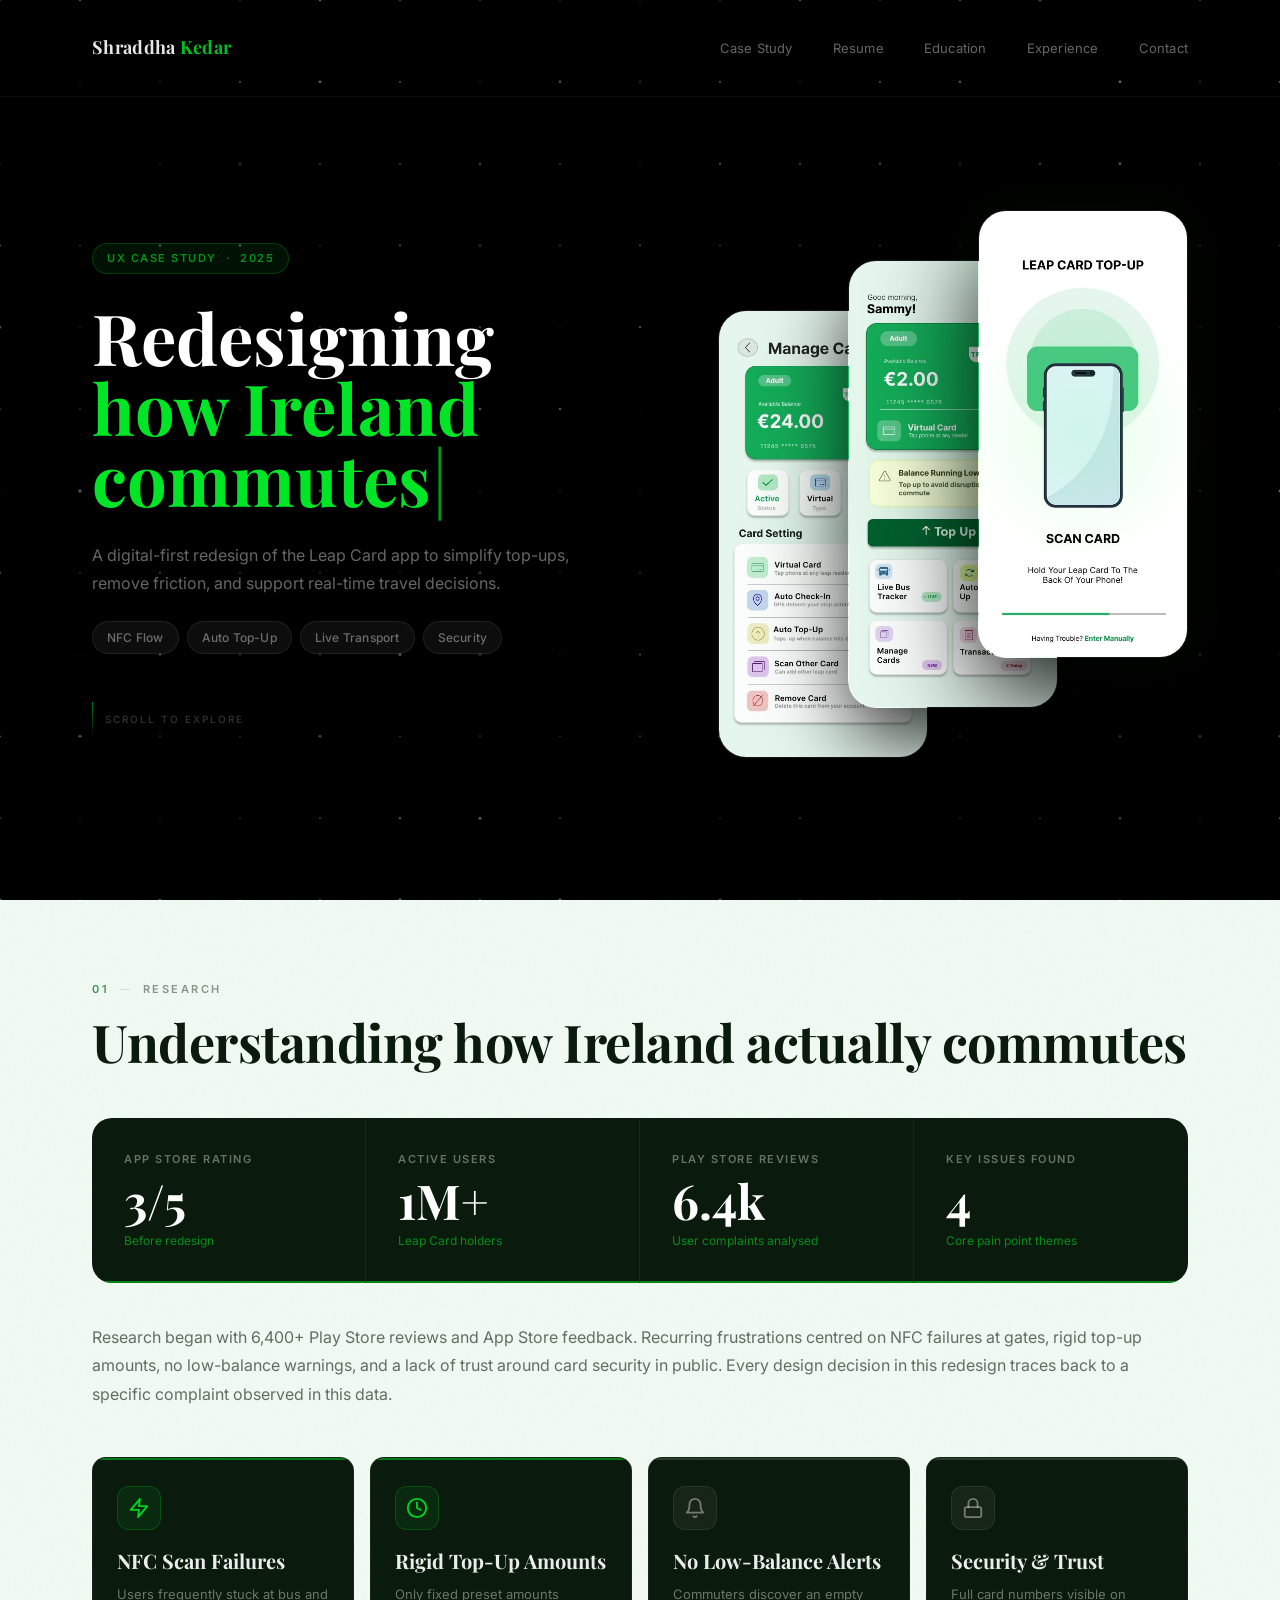
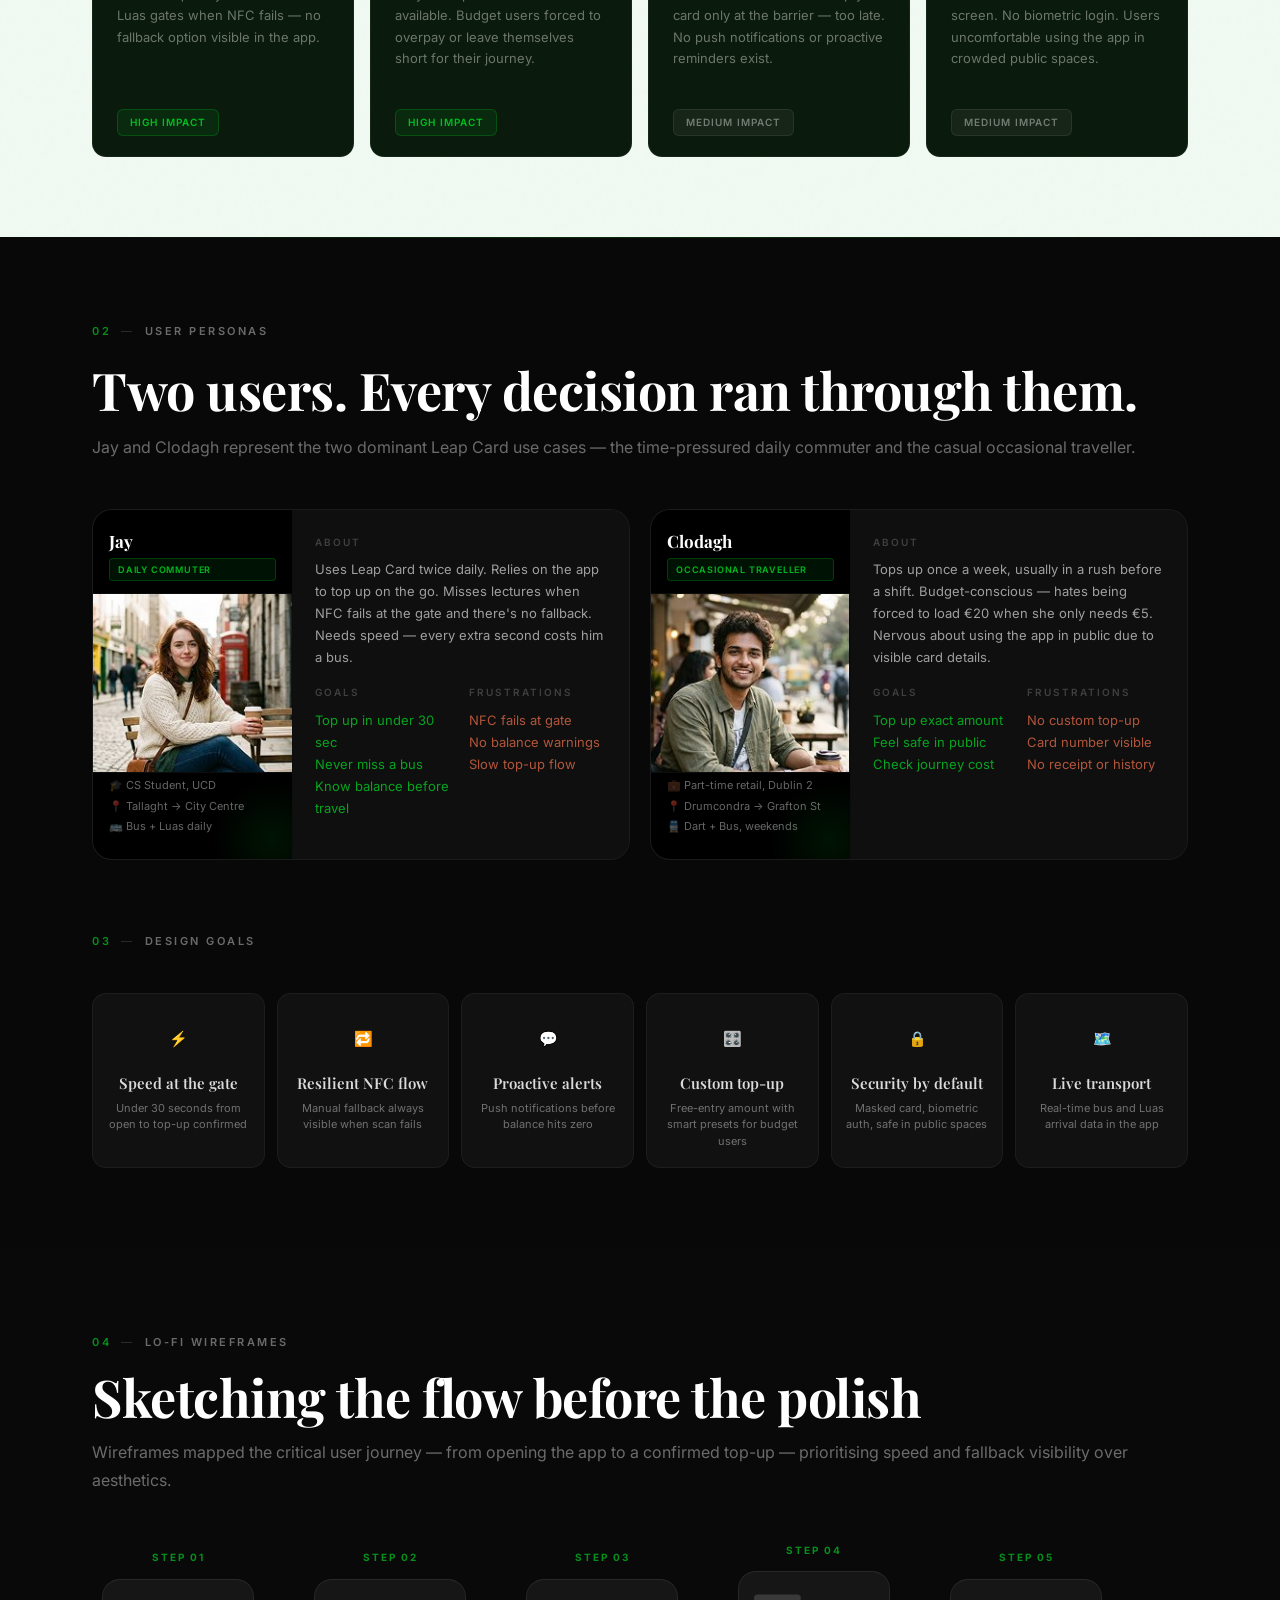
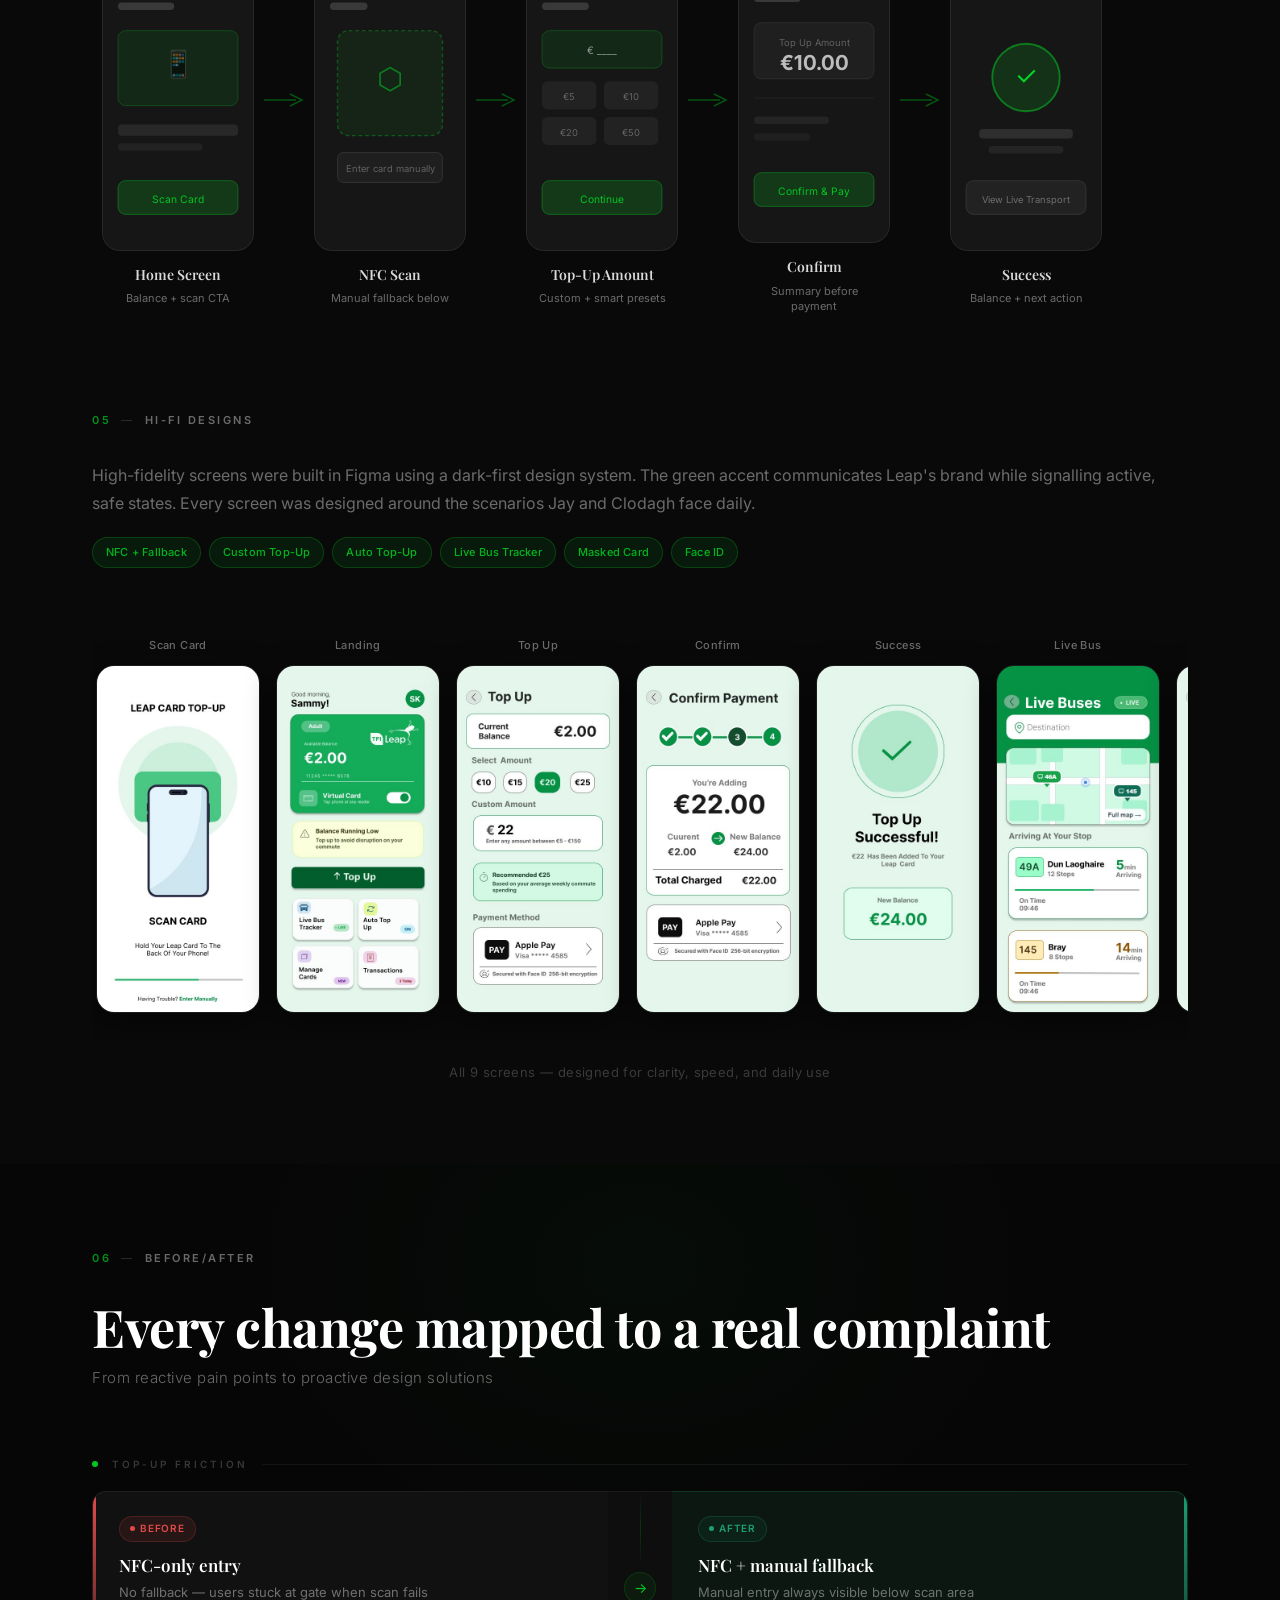
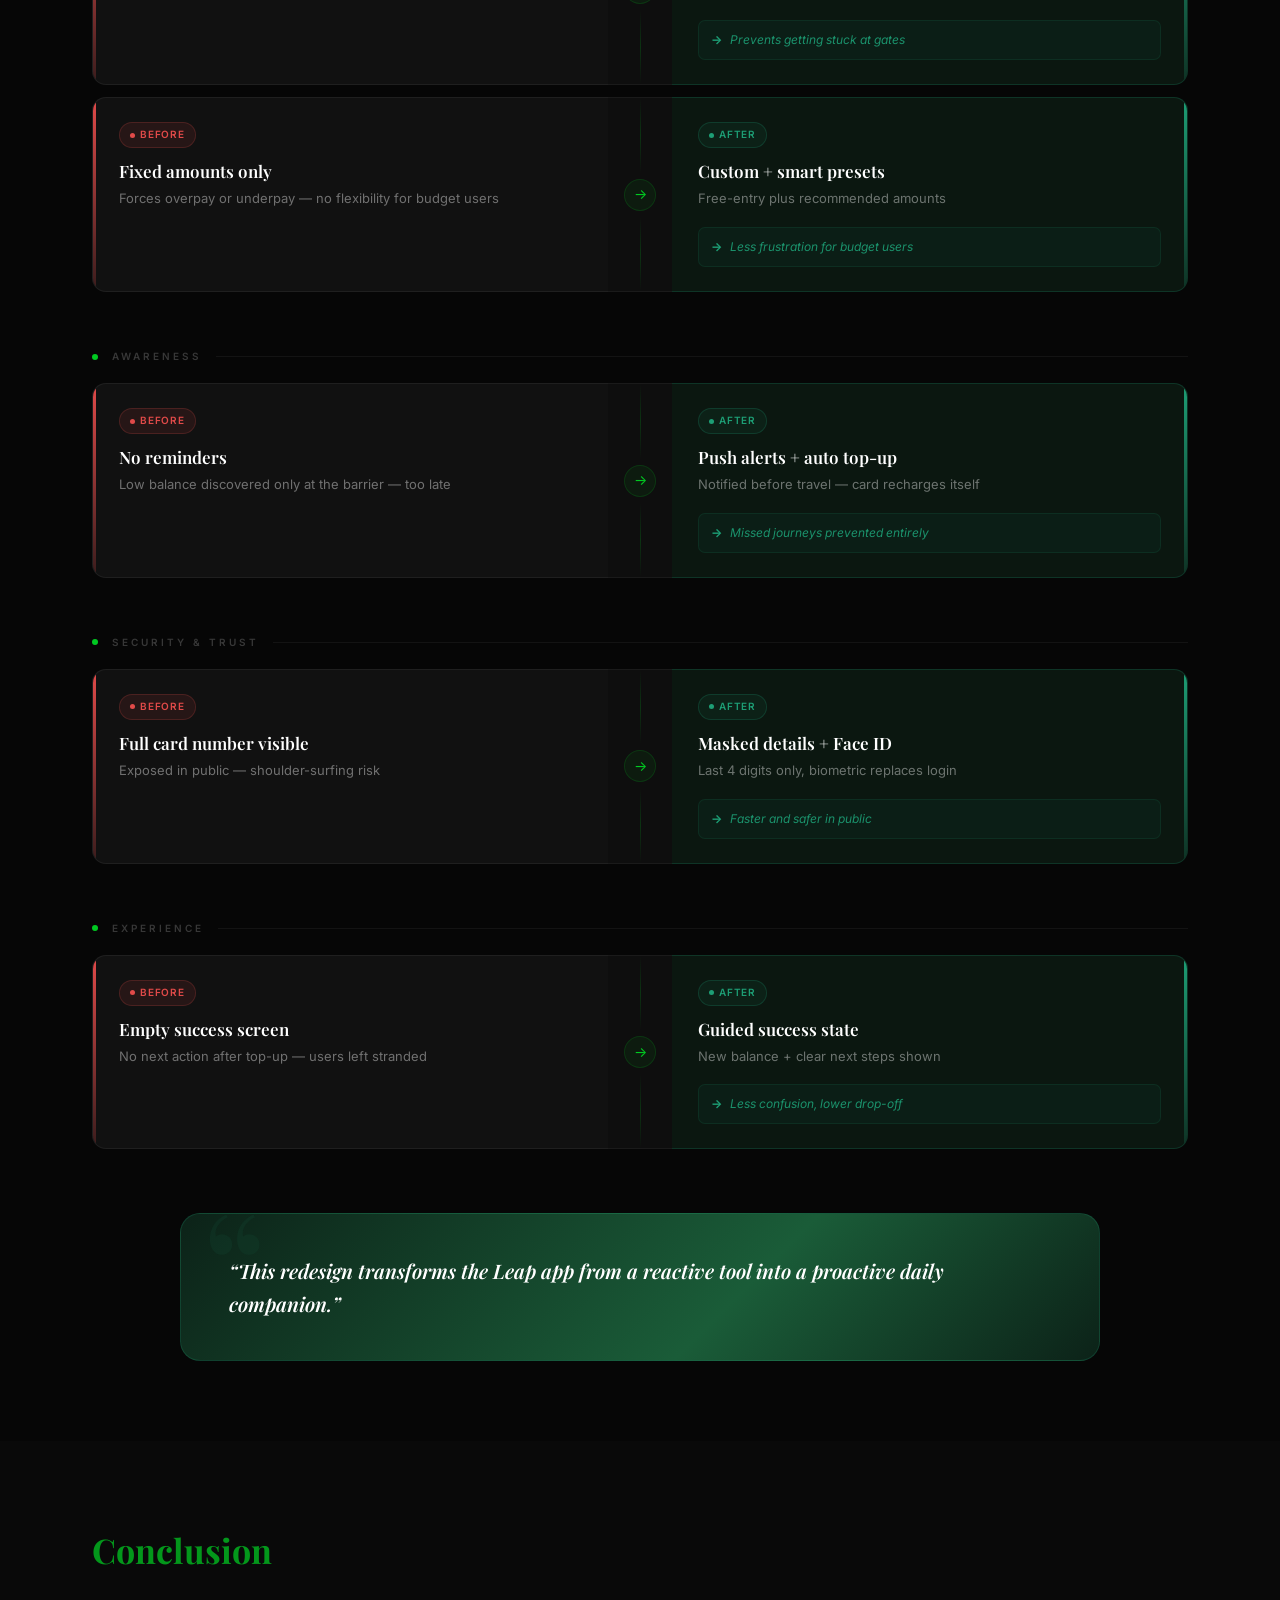
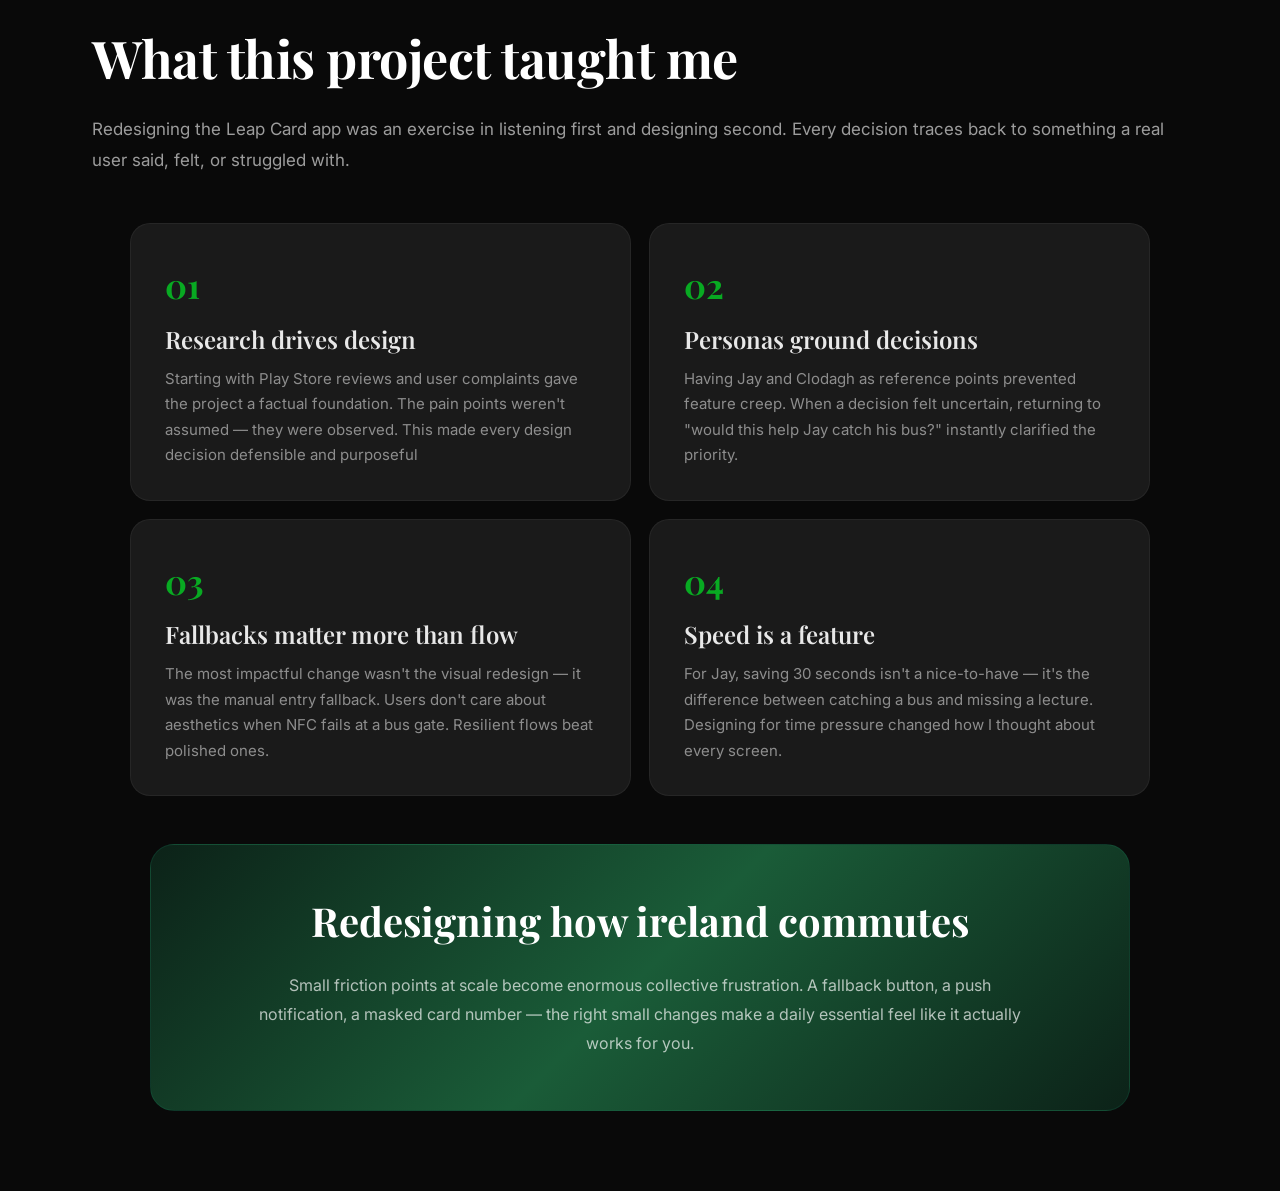
==== index.html @ 3606cc45 "Add files via upload" ====
<!DOCTYPE html>
<html lang="en">
<head>
  <meta charset="UTF-8">
  <meta name="viewport" content="width=device-width, initial-scale=1.0">
  <title>Leap Card UX Case Study - Shraddha Kedar</title>
  <meta name="description" content="UX Case Study: Redesigning how Ireland commutes. A digital-first redesign of the Leap Card app.">
  <link rel="icon" href="favicon.png">
  <link rel="stylesheet" href="styles.css">
</head>
<body>
  <div class="scroll-progress" id="scrollProgress"></div>
  <div class="page-wrapper">

    <!-- HERO SECTION — ANTIGRAVITY STYLE -->
    <section class="hero-section" data-testid="section-hero">
      <canvas class="hero-canvas" id="heroCanvas"></canvas>

      <nav class="hero-nav" data-testid="nav-main">
        <div class="hero-logo">
          <span class="name-white">Shraddha</span><span class="name-green"> Kedar</span>
        </div>
        <ul class="hero-nav-links">
          <li><a href="#" data-testid="link-case-study">Case Study</a></li>
          <li><a href="#" data-testid="link-resume">Resume</a></li>
          <li><a href="#" data-testid="link-education">Education</a></li>
          <li><a href="#" data-testid="link-experience">Experience</a></li>
          <li><a href="#" data-testid="link-contact">Contact</a></li>
        </ul>
      </nav>

      <div class="hero-body">
        <!-- Left: text -->
        <div class="hero-text-col">
          <div class="hero-badge anim-text">UX Case Study &nbsp;·&nbsp; 2025</div>
          <h1 class="hero-title">
            <span class="hero-title-line anim-text anim-delay-1">Redesigning</span>
            <span class="hero-title-line hero-title-green">
              <span id="typingTarget"></span><span class="typing-cursor" id="typingCursor">|</span>
            </span>
          </h1>
          <p class="hero-sub anim-text anim-delay-3">
            A digital-first redesign of the Leap Card app to simplify top-ups,
            remove friction, and support real-time travel decisions.
          </p>
          <div class="hero-chips anim-text anim-delay-3">
            <span class="hero-chip">NFC Flow</span>
            <span class="hero-chip">Auto Top-Up</span>
            <span class="hero-chip">Live Transport</span>
            <span class="hero-chip">Security</span>
          </div>
          <div class="hero-scroll-hint anim-text anim-delay-3">
            <span class="scroll-line"></span>
            <span class="scroll-label">Scroll to explore</span>
          </div>
        </div>

        <!-- Right: phones floating -->
        <div class="hero-phones-col">
          <div class="hero-phone-float phone-back anim-phone anim-phone-3">
            <div class="phone-glow phone-glow-back"></div>
            <img src="[data-uri]" alt="Manage card">
          </div>
          <div class="hero-phone-float phone-mid anim-phone anim-phone-2">
            <div class="phone-glow phone-glow-mid"></div>
            <img src="[data-uri]" alt="Landing">
          </div>
          <div class="hero-phone-float phone-front anim-phone anim-phone-1">
            <div class="phone-glow phone-glow-front"></div>
            <img src="[data-uri]" alt="Scan card">
          </div>
        </div>
      </div>
    </section>

    <!-- RESEARCH SECTION -->
    <section class="research-section" data-testid="section-research">
      <div class="sec-label">
        <span class="sec-num">01</span>
        <span class="sec-dash">—</span>
        <span class="sec-txt">Research</span>
      </div>
      <h2 class="sec-heading">Understanding how Ireland actually commutes</h2>

      <div class="metrics-row" data-testid="metrics-row">
        <div class="metric-item">
          <span class="metric-label">App Store Rating</span>
          <span class="metric-value">3.0<span style="font-size:28px">/5</span></span>
          <span class="metric-sublabel">Before redesign</span>
        </div>
        <div class="metric-item">
          <span class="metric-label">Active Users</span>
          <span class="metric-value">1M+</span>
          <span class="metric-sublabel">Leap Card holders</span>
        </div>
        <div class="metric-item">
          <span class="metric-label">Play Store Reviews</span>
          <span class="metric-value">6.4k</span>
          <span class="metric-sublabel">User complaints analysed</span>
        </div>
        <div class="metric-item">
          <span class="metric-label">Key Issues Found</span>
          <span class="metric-value">4</span>
          <span class="metric-sublabel">Core pain point themes</span>
        </div>
      </div>

      <p class="research-description">
        Research began with 6,400+ Play Store reviews and App Store feedback.
        Recurring frustrations centred on NFC failures at gates, rigid top-up
        amounts, no low-balance warnings, and a lack of trust around card security
        in public. Every design decision in this redesign traces back to a specific
        complaint observed in this data.
      </p>

      <div class="issue-cards-grid">
        <div class="issue-card">
          <div class="issue-icon-wrap issue-icon-wrap--high">
            <svg width="22" height="22" viewBox="0 0 24 24" fill="none" stroke="currentColor" stroke-width="2" stroke-linecap="round" stroke-linejoin="round"><path d="M13 2L3 14h9l-1 8 10-12h-9l1-8z"/></svg>
          </div>
          <div class="issue-title">NFC Scan Failures</div>
          <div class="issue-desc">Users frequently stuck at bus and Luas gates when NFC fails — no fallback option visible in the app.</div>
          <span class="issue-severity issue-severity-high">High Impact</span>
        </div>
        <div class="issue-card">
          <div class="issue-icon-wrap issue-icon-wrap--high">
            <svg width="22" height="22" viewBox="0 0 24 24" fill="none" stroke="currentColor" stroke-width="2" stroke-linecap="round" stroke-linejoin="round"><circle cx="12" cy="12" r="10"/><path d="M12 6v6l4 2"/></svg>
          </div>
          <div class="issue-title">Rigid Top-Up Amounts</div>
          <div class="issue-desc">Only fixed preset amounts available. Budget users forced to overpay or leave themselves short for their journey.</div>
          <span class="issue-severity issue-severity-high">High Impact</span>
        </div>
        <div class="issue-card">
          <div class="issue-icon-wrap issue-icon-wrap--medium">
            <svg width="22" height="22" viewBox="0 0 24 24" fill="none" stroke="currentColor" stroke-width="2" stroke-linecap="round" stroke-linejoin="round"><path d="M18 8A6 6 0 0 0 6 8c0 7-3 9-3 9h18s-3-2-3-9"/><path d="M13.73 21a2 2 0 0 1-3.46 0"/></svg>
          </div>
          <div class="issue-title">No Low-Balance Alerts</div>
          <div class="issue-desc">Commuters discover an empty card only at the barrier — too late. No push notifications or proactive reminders exist.</div>
          <span class="issue-severity issue-severity-medium">Medium Impact</span>
        </div>
        <div class="issue-card">
          <div class="issue-icon-wrap issue-icon-wrap--medium">
            <svg width="22" height="22" viewBox="0 0 24 24" fill="none" stroke="currentColor" stroke-width="2" stroke-linecap="round" stroke-linejoin="round"><rect x="3" y="11" width="18" height="11" rx="2" ry="2"/><path d="M7 11V7a5 5 0 0 1 10 0v4"/></svg>
          </div>
          <div class="issue-title">Security &amp; Trust</div>
          <div class="issue-desc">Full card numbers visible on screen. No biometric login. Users uncomfortable using the app in crowded public spaces.</div>
          <span class="issue-severity issue-severity-medium">Medium Impact</span>
        </div>
      </div>
    </section>

    <!-- PERSONA SECTION -->
    <section class="persona-section" data-testid="section-persona">
      <div class="persona-inner">
        <div class="sec-label">
          <span class="sec-num">02</span>
          <span class="sec-dash">—</span>
          <span class="sec-txt">User Personas</span>
        </div>
        <h2 class="sec-heading">Two users. Every decision ran through them.</h2>
        <p class="persona-subtitle">
          Jay and Clodagh represent the two dominant Leap Card use cases —
          the time-pressured daily commuter and the casual occasional traveller.
        </p>

        <div class="persona-cards-row">
          <!-- Jay -->
          <div class="persona-card">
            <div class="persona-black-panel">
              <div class="persona-name">Jay</div>
              <div class="persona-role">Daily Commuter</div>
              <img src="[data-uri]" alt="Jay" class="persona-photo">
              <div class="persona-detail">🎓 CS Student, UCD</div>
              <div class="persona-detail">📍 Tallaght → City Centre</div>
              <div class="persona-detail">🚌 Bus + Luas daily</div>
            </div>
            <div class="persona-white-panel">
              <div class="persona-info-section">
                <div class="persona-info-label">About</div>
                <div class="persona-info-text">
                  Uses Leap Card twice daily. Relies on the app to top up on the go.
                  Misses lectures when NFC fails at the gate and there's no fallback.
                  Needs speed — every extra second costs him a bus.
                </div>
              </div>
              <div class="persona-columns">
                <div class="persona-col">
                  <div class="persona-info-label">Goals</div>
                  <div class="persona-info-text">Top up in under 30 sec<br>Never miss a bus<br>Know balance before travel</div>
                </div>
                <div class="persona-col">
                  <div class="persona-info-label">Frustrations</div>
                  <div class="persona-info-text">NFC fails at gate<br>No balance warnings<br>Slow top-up flow</div>
                </div>
              </div>
            </div>
          </div>

          <!-- Clodagh -->
          <div class="persona-card">
            <div class="persona-black-panel">
              <div class="persona-name">Clodagh</div>
              <div class="persona-role">Occasional Traveller</div>
              <img src="[data-uri]" alt="Clodagh" class="persona-photo">
              <div class="persona-detail">💼 Part-time retail, Dublin 2</div>
              <div class="persona-detail">📍 Drumcondra → Grafton St</div>
              <div class="persona-detail">🚆 Dart + Bus, weekends</div>
            </div>
            <div class="persona-white-panel">
              <div class="persona-info-section">
                <div class="persona-info-label">About</div>
                <div class="persona-info-text">
                  Tops up once a week, usually in a rush before a shift. Budget-conscious —
                  hates being forced to load €20 when she only needs €5. Nervous about
                  using the app in public due to visible card details.
                </div>
              </div>
              <div class="persona-columns">
                <div class="persona-col">
                  <div class="persona-info-label">Goals</div>
                  <div class="persona-info-text">Top up exact amount<br>Feel safe in public<br>Check journey cost</div>
                </div>
                <div class="persona-col">
                  <div class="persona-info-label">Frustrations</div>
                  <div class="persona-info-text">No custom top-up<br>Card number visible<br>No receipt or history</div>
                </div>
              </div>
            </div>
          </div>
        </div>

        <!-- Goals grid -->
        <div class="sec-label" style="margin-top: 72px;">
          <span class="sec-num">03</span>
          <span class="sec-dash">—</span>
          <span class="sec-txt">Design Goals</span>
        </div>
        <div class="goals-grid">
          <div class="goal-item">
            <div class="goal-icon-wrap"><span class="goal-icon">⚡</span></div>
            <div class="goal-title">Speed at the gate</div>
            <div class="goal-desc">Under 30 seconds from open to top-up confirmed</div>
          </div>
          <div class="goal-item">
            <div class="goal-icon-wrap"><span class="goal-icon">🔁</span></div>
            <div class="goal-title">Resilient NFC flow</div>
            <div class="goal-desc">Manual fallback always visible when scan fails</div>
          </div>
          <div class="goal-item">
            <div class="goal-icon-wrap"><span class="goal-icon">💬</span></div>
            <div class="goal-title">Proactive alerts</div>
            <div class="goal-desc">Push notifications before balance hits zero</div>
          </div>
          <div class="goal-item">
            <div class="goal-icon-wrap"><span class="goal-icon">🎛️</span></div>
            <div class="goal-title">Custom top-up</div>
            <div class="goal-desc">Free-entry amount with smart presets for budget users</div>
          </div>
          <div class="goal-item">
            <div class="goal-icon-wrap"><span class="goal-icon">🔒</span></div>
            <div class="goal-title">Security by default</div>
            <div class="goal-desc">Masked card, biometric auth, safe in public spaces</div>
          </div>
          <div class="goal-item">
            <div class="goal-icon-wrap"><span class="goal-icon">🗺️</span></div>
            <div class="goal-title">Live transport</div>
            <div class="goal-desc">Real-time bus and Luas arrival data in the app</div>
          </div>
        </div>
      </div>
    </section>

    <!-- DESIGN SECTION — LO-FI & HI-FI -->
    <section class="design-section" data-testid="section-design">
      <div class="sec-label">
        <span class="sec-num">04</span>
        <span class="sec-dash">—</span>
        <span class="sec-txt">Lo-Fi Wireframes</span>
      </div>
      <h2 class="sec-heading">Sketching the flow before the polish</h2>
      <p class="lofi-desc">
        Wireframes mapped the critical user journey — from opening the app to
        a confirmed top-up — prioritising speed and fallback visibility over aesthetics.
      </p>

      <div class="lofi-flow">
        <div class="lofi-flow-item">
          <div class="lofi-step-num">Step 01</div>
          <div class="lofi-screen-wrap">
            <svg width="160" height="280" viewBox="0 0 160 280" fill="none" xmlns="http://www.w3.org/2000/svg">
              <rect width="160" height="280" fill="#161616"/>
              <rect x="16" y="20" width="60" height="8" rx="4" fill="rgba(255,255,255,0.15)"/>
              <rect x="16" y="50" width="128" height="80" rx="8" fill="rgba(0,255,42,0.08)" stroke="rgba(0,255,42,0.2)" stroke-width="1"/>
              <text x="80" y="95" font-size="28" text-anchor="middle" fill="rgba(0,255,42,0.5)">📱</text>
              <rect x="16" y="150" width="128" height="12" rx="4" fill="rgba(255,255,255,0.08)"/>
              <rect x="16" y="170" width="90" height="8" rx="4" fill="rgba(255,255,255,0.05)"/>
              <rect x="16" y="210" width="128" height="36" rx="8" fill="rgba(0,255,42,0.15)" stroke="rgba(0,255,42,0.3)" stroke-width="1"/>
              <text x="80" y="234" font-size="11" text-anchor="middle" fill="rgba(0,255,42,0.7)">Scan Card</text>
            </svg>
          </div>
          <div class="lofi-flow-label">Home Screen</div>
          <div class="lofi-flow-sub">Balance + scan CTA</div>
        </div>
        <div class="lofi-flow-arrow"><svg viewBox="0 0 40 16"><path d="M0 8 H32 M26 2 L38 8 L26 14" stroke="rgba(0,255,42,0.3)" stroke-width="1.5" fill="none"/></svg></div>

        <div class="lofi-flow-item">
          <div class="lofi-step-num">Step 02</div>
          <div class="lofi-screen-wrap">
            <svg width="160" height="280" viewBox="0 0 160 280" fill="none" xmlns="http://www.w3.org/2000/svg">
              <rect width="160" height="280" fill="#161616"/>
              <rect x="16" y="20" width="40" height="8" rx="4" fill="rgba(255,255,255,0.15)"/>
              <rect x="24" y="50" width="112" height="112" rx="12" fill="rgba(0,255,42,0.06)" stroke="rgba(0,255,42,0.25)" stroke-width="1.5" stroke-dasharray="4 3"/>
              <text x="80" y="112" font-size="32" text-anchor="middle" fill="rgba(0,255,42,0.4)">⬡</text>
              <rect x="24" y="180" width="112" height="32" rx="6" fill="rgba(255,255,255,0.04)" stroke="rgba(255,255,255,0.1)" stroke-width="1"/>
              <text x="80" y="201" font-size="10" text-anchor="middle" fill="rgba(255,255,255,0.3)">Enter card manually</text>
            </svg>
          </div>
          <div class="lofi-flow-label">NFC Scan</div>
          <div class="lofi-flow-sub">Manual fallback below</div>
        </div>
        <div class="lofi-flow-arrow"><svg viewBox="0 0 40 16"><path d="M0 8 H32 M26 2 L38 8 L26 14" stroke="rgba(0,255,42,0.3)" stroke-width="1.5" fill="none"/></svg></div>

        <div class="lofi-flow-item">
          <div class="lofi-step-num">Step 03</div>
          <div class="lofi-screen-wrap">
            <svg width="160" height="280" viewBox="0 0 160 280" fill="none" xmlns="http://www.w3.org/2000/svg">
              <rect width="160" height="280" fill="#161616"/>
              <rect x="16" y="20" width="50" height="8" rx="4" fill="rgba(255,255,255,0.15)"/>
              <rect x="16" y="50" width="128" height="40" rx="8" fill="rgba(0,255,42,0.08)" stroke="rgba(0,255,42,0.2)" stroke-width="1"/>
              <text x="80" y="75" font-size="11" text-anchor="middle" fill="rgba(255,255,255,0.5)">€ ____</text>
              <rect x="16" y="104" width="58" height="30" rx="6" fill="rgba(255,255,255,0.05)"/><text x="45" y="124" font-size="10" text-anchor="middle" fill="rgba(255,255,255,0.3)">€5</text>
              <rect x="82" y="104" width="58" height="30" rx="6" fill="rgba(255,255,255,0.05)"/><text x="111" y="124" font-size="10" text-anchor="middle" fill="rgba(255,255,255,0.3)">€10</text>
              <rect x="16" y="142" width="58" height="30" rx="6" fill="rgba(255,255,255,0.05)"/><text x="45" y="162" font-size="10" text-anchor="middle" fill="rgba(255,255,255,0.3)">€20</text>
              <rect x="82" y="142" width="58" height="30" rx="6" fill="rgba(255,255,255,0.05)"/><text x="111" y="162" font-size="10" text-anchor="middle" fill="rgba(255,255,255,0.3)">€50</text>
              <rect x="16" y="210" width="128" height="36" rx="8" fill="rgba(0,255,42,0.15)" stroke="rgba(0,255,42,0.3)" stroke-width="1"/>
              <text x="80" y="234" font-size="11" text-anchor="middle" fill="rgba(0,255,42,0.7)">Continue</text>
            </svg>
          </div>
          <div class="lofi-flow-label">Top-Up Amount</div>
          <div class="lofi-flow-sub">Custom + smart presets</div>
        </div>
        <div class="lofi-flow-arrow"><svg viewBox="0 0 40 16"><path d="M0 8 H32 M26 2 L38 8 L26 14" stroke="rgba(0,255,42,0.3)" stroke-width="1.5" fill="none"/></svg></div>

        <div class="lofi-flow-item">
          <div class="lofi-step-num">Step 04</div>
          <div class="lofi-screen-wrap">
            <svg width="160" height="280" viewBox="0 0 160 280" fill="none" xmlns="http://www.w3.org/2000/svg">
              <rect width="160" height="280" fill="#161616"/>
              <rect x="16" y="20" width="50" height="8" rx="4" fill="rgba(255,255,255,0.15)"/>
              <rect x="16" y="50" width="128" height="60" rx="8" fill="rgba(255,255,255,0.04)" stroke="rgba(255,255,255,0.08)" stroke-width="1"/>
              <text x="80" y="75" font-size="10" text-anchor="middle" fill="rgba(255,255,255,0.3)">Top Up Amount</text>
              <text x="80" y="100" font-size="22" text-anchor="middle" fill="rgba(255,255,255,0.7)" font-weight="bold">€10.00</text>
              <rect x="16" y="130" width="128" height="1" fill="rgba(255,255,255,0.06)"/>
              <rect x="16" y="150" width="80" height="8" rx="4" fill="rgba(255,255,255,0.06)"/>
              <rect x="16" y="168" width="60" height="8" rx="4" fill="rgba(255,255,255,0.04)"/>
              <rect x="16" y="210" width="128" height="36" rx="8" fill="rgba(0,255,42,0.15)" stroke="rgba(0,255,42,0.3)" stroke-width="1"/>
              <text x="80" y="234" font-size="11" text-anchor="middle" fill="rgba(0,255,42,0.7)">Confirm &amp; Pay</text>
            </svg>
          </div>
          <div class="lofi-flow-label">Confirm</div>
          <div class="lofi-flow-sub">Summary before payment</div>
        </div>
        <div class="lofi-flow-arrow"><svg viewBox="0 0 40 16"><path d="M0 8 H32 M26 2 L38 8 L26 14" stroke="rgba(0,255,42,0.3)" stroke-width="1.5" fill="none"/></svg></div>

        <div class="lofi-flow-item">
          <div class="lofi-step-num">Step 05</div>
          <div class="lofi-screen-wrap">
            <svg width="160" height="280" viewBox="0 0 160 280" fill="none" xmlns="http://www.w3.org/2000/svg">
              <rect width="160" height="280" fill="#161616"/>
              <circle cx="80" cy="100" r="36" fill="rgba(0,255,42,0.12)" stroke="rgba(0,255,42,0.4)" stroke-width="2"/>
              <text x="80" y="108" font-size="28" text-anchor="middle" fill="rgba(0,255,42,0.8)">✓</text>
              <rect x="30" y="155" width="100" height="10" rx="4" fill="rgba(255,255,255,0.1)"/>
              <rect x="40" y="173" width="80" height="8" rx="4" fill="rgba(255,255,255,0.06)"/>
              <rect x="16" y="210" width="128" height="36" rx="8" fill="rgba(255,255,255,0.05)" stroke="rgba(255,255,255,0.1)" stroke-width="1"/>
              <text x="80" y="234" font-size="10" text-anchor="middle" fill="rgba(255,255,255,0.35)">View Live Transport</text>
            </svg>
          </div>
          <div class="lofi-flow-label">Success</div>
          <div class="lofi-flow-sub">Balance + next action</div>
        </div>
      </div>

      <!-- HI-FI intro -->
      <div class="hifi-heading">
        <div class="sec-label">
          <span class="sec-num">05</span>
          <span class="sec-dash">—</span>
          <span class="sec-txt">Hi-Fi Designs</span>
        </div>
      </div>

      <div class="hifi-intro-grid">
        <div class="hifi-intro-text">
          <p>
            High-fidelity screens were built in Figma using a dark-first design system.
            The green accent communicates Leap's brand while signalling active, safe states.
            Every screen was designed around the scenarios Jay and Clodagh face daily.
          </p>
          <div class="hifi-feature-tags">
            <span class="hifi-tag">NFC + Fallback</span>
            <span class="hifi-tag">Custom Top-Up</span>
            <span class="hifi-tag">Auto Top-Up</span>
            <span class="hifi-tag">Live Bus Tracker</span>
            <span class="hifi-tag">Masked Card</span>
            <span class="hifi-tag">Face ID</span>
          </div>
        </div>
      </div>

<div class="hifi-strip-wrap">
        <div class="hifi-strip" id="hifiStrip">
          <div class="hifi-strip-phone" style="--i:0">
            <div class="hifi-strip-label">Scan Card</div>
            <img src="[data-uri]" alt="Scan card">
          </div>
          <div class="hifi-strip-phone" style="--i:1">
            <div class="hifi-strip-label">Landing</div>
            <img src="[data-uri]" alt="Landing">
          </div>
          <div class="hifi-strip-phone" style="--i:2">
            <div class="hifi-strip-label">Top Up</div>
            <img src="[data-uri]" alt="Top up">
          </div>
          <div class="hifi-strip-phone" style="--i:3">
            <div class="hifi-strip-label">Confirm</div>
            <img src="[data-uri]" alt="Confirm payment">
          </div>
          <div class="hifi-strip-phone" style="--i:4">
            <div class="hifi-strip-label">Success</div>
            <img src="[data-uri]" alt="Top up done">
          </div>
          <div class="hifi-strip-phone" style="--i:5">
            <div class="hifi-strip-label">Live Bus</div>
            <img src="[data-uri]" alt="Live bus">
          </div>
          <div class="hifi-strip-phone" style="--i:6">
            <div class="hifi-strip-label">Transactions</div>
            <img src="[data-uri]" alt="Transaction">
          </div>
          <div class="hifi-strip-phone" style="--i:7">
            <div class="hifi-strip-label">Auto Top-Up</div>
            <img src="[data-uri]" alt="Auto top up">
          </div>
          <div class="hifi-strip-phone" style="--i:8">
            <div class="hifi-strip-label">Manage Card</div>
            <img src="[data-uri]" alt="Manage card">
          </div>
        </div>
      </div>
      <p class="hifi-caption-line">All 9 screens — designed for clarity, speed, and daily use</p>

    </section>

    <!-- BEFORE/AFTER SECTION — REDESIGNED -->
    
<section class="comparison-section" data-testid="section-comparison">
      <div class="sec-label" style="margin-bottom:16px;">
        <span class="sec-num">06</span>
        <span class="sec-dash">—</span>
        <span class="sec-txt">Before/After</span>
      </div>
      <h2 class="sec-heading">Every change mapped to a real complaint</h2>
      <p class="comparison-tagline">From reactive pain points to proactive design solutions</p>

      <!-- TOP-UP FRICTION -->
      <div class="comparison-group" data-testid="comparison-rows">
        <div class="comparison-group-label">
          <span class="comparison-group-label-dot"></span>
          <span class="comparison-group-label-text">Top-Up Friction</span>
          <span class="comparison-group-label-line"></span>
        </div>

        <div class="comparison-pair">
          <div class="comp-before">
            <span class="comp-status comp-status-before">Before</span>
            <div class="comp-title">NFC-only entry</div>
            <div class="comp-desc">No fallback — users stuck at gate when scan fails</div>
          </div>
          <div class="comp-connector">
            <div class="comp-connector-line"></div>
            <div class="comp-connector-icon">→</div>
            <div class="comp-connector-line"></div>
          </div>
          <div class="comp-after">
            <span class="comp-status comp-status-after">After</span>
            <div class="comp-title">NFC + manual fallback</div>
            <div class="comp-desc">Manual entry always visible below scan area</div>
            <div class="comp-outcome"><span class="comp-outcome-arrow">→</span> Prevents getting stuck at gates</div>
          </div>
        </div>

        <div class="comparison-pair">
          <div class="comp-before">
            <span class="comp-status comp-status-before">Before</span>
            <div class="comp-title">Fixed amounts only</div>
            <div class="comp-desc">Forces overpay or underpay — no flexibility for budget users</div>
          </div>
          <div class="comp-connector">
            <div class="comp-connector-line"></div>
            <div class="comp-connector-icon">→</div>
            <div class="comp-connector-line"></div>
          </div>
          <div class="comp-after">
            <span class="comp-status comp-status-after">After</span>
            <div class="comp-title">Custom + smart presets</div>
            <div class="comp-desc">Free-entry plus recommended amounts</div>
            <div class="comp-outcome"><span class="comp-outcome-arrow">→</span> Less frustration for budget users</div>
          </div>
        </div>
      </div>

      <!-- AWARENESS -->
      <div class="comparison-group">
        <div class="comparison-group-label">
          <span class="comparison-group-label-dot"></span>
          <span class="comparison-group-label-text">Awareness</span>
          <span class="comparison-group-label-line"></span>
        </div>

        <div class="comparison-pair">
          <div class="comp-before">
            <span class="comp-status comp-status-before">Before</span>
            <div class="comp-title">No reminders</div>
            <div class="comp-desc">Low balance discovered only at the barrier — too late</div>
          </div>
          <div class="comp-connector">
            <div class="comp-connector-line"></div>
            <div class="comp-connector-icon">→</div>
            <div class="comp-connector-line"></div>
          </div>
          <div class="comp-after">
            <span class="comp-status comp-status-after">After</span>
            <div class="comp-title">Push alerts + auto top-up</div>
            <div class="comp-desc">Notified before travel — card recharges itself</div>
            <div class="comp-outcome"><span class="comp-outcome-arrow">→</span> Missed journeys prevented entirely</div>
          </div>
        </div>
      </div>

      <!-- SECURITY & TRUST -->
      <div class="comparison-group">
        <div class="comparison-group-label">
          <span class="comparison-group-label-dot"></span>
          <span class="comparison-group-label-text">Security &amp; Trust</span>
          <span class="comparison-group-label-line"></span>
        </div>

        <div class="comparison-pair">
          <div class="comp-before">
            <span class="comp-status comp-status-before">Before</span>
            <div class="comp-title">Full card number visible</div>
            <div class="comp-desc">Exposed in public — shoulder-surfing risk</div>
          </div>
          <div class="comp-connector">
            <div class="comp-connector-line"></div>
            <div class="comp-connector-icon">→</div>
            <div class="comp-connector-line"></div>
          </div>
          <div class="comp-after">
            <span class="comp-status comp-status-after">After</span>
            <div class="comp-title">Masked details + Face ID</div>
            <div class="comp-desc">Last 4 digits only, biometric replaces login</div>
            <div class="comp-outcome"><span class="comp-outcome-arrow">→</span> Faster and safer in public</div>
          </div>
        </div>
      </div>

      <!-- EXPERIENCE -->
      <div class="comparison-group">
        <div class="comparison-group-label">
          <span class="comparison-group-label-dot"></span>
          <span class="comparison-group-label-text">Experience</span>
          <span class="comparison-group-label-line"></span>
        </div>

        <div class="comparison-pair">
          <div class="comp-before">
            <span class="comp-status comp-status-before">Before</span>
            <div class="comp-title">Empty success screen</div>
            <div class="comp-desc">No next action after top-up — users left stranded</div>
          </div>
          <div class="comp-connector">
            <div class="comp-connector-line"></div>
            <div class="comp-connector-icon">→</div>
            <div class="comp-connector-line"></div>
          </div>
          <div class="comp-after">
            <span class="comp-status comp-status-after">After</span>
            <div class="comp-title">Guided success state</div>
            <div class="comp-desc">New balance + clear next steps shown</div>
            <div class="comp-outcome"><span class="comp-outcome-arrow">→</span> Less confusion, lower drop-off</div>
          </div>
        </div>
      </div>

      <div class="quote-banner" data-testid="quote-banner">
        <p>&ldquo;This redesign transforms the Leap app from a reactive tool into a proactive daily companion.&rdquo;</p>
      </div>
    </section>

    <!-- CONCLUSION SECTION -->
    <section class="conclusion-section" data-testid="section-conclusion">
      <div class="conclusion-inner">
        <div class="conclusion-label">Conclusion</div>
        <div class="conclusion-heading">What this project taught me</div>
        <div class="conclusion-intro">
          Redesigning the Leap Card app was an exercise in listening first and
          designing second. Every decision traces back to something a real user
          said, felt, or struggled with.
        </div>
        <div class="lesson-grid" data-testid="lesson-cards">
          <div class="lesson-card" data-testid="lesson-card-1">
            <div class="lesson-number">01</div>
            <div class="lesson-title">Research drives design</div>
            <div class="lesson-desc">
              Starting with Play Store reviews and user complaints gave the project a factual foundation. The pain points weren't assumed — they were observed. This made every design decision defensible and purposeful
            </div>
          </div>
          <div class="lesson-card" data-testid="lesson-card-2">
            <div class="lesson-number">02</div>
            <div class="lesson-title">Personas ground decisions</div>
            <div class="lesson-desc">
              Having Jay and Clodagh as reference points prevented feature creep. When a decision felt uncertain, returning to "would this help Jay catch his bus?" instantly clarified the priority.
            </div>
          </div>
          <div class="lesson-card" data-testid="lesson-card-3">
            <div class="lesson-number">03</div>
            <div class="lesson-title">Fallbacks matter more than flow</div>
            <div class="lesson-desc">
              The most impactful change wasn't the visual redesign — it was the manual entry fallback. Users don't care about aesthetics when NFC fails at a bus gate. Resilient flows beat polished ones.
            </div>
          </div>
          <div class="lesson-card" data-testid="lesson-card-4">
            <div class="lesson-number">04</div>
            <div class="lesson-title">Speed is a feature</div>
            <div class="lesson-desc">
              For Jay, saving 30 seconds isn't a nice-to-have — it's the difference between catching a bus and missing a lecture. Designing for time pressure changed how I thought about every screen.
            </div>
          </div>
        </div>
        <div class="green-banner" data-testid="green-banner">
          <div class="green-banner-heading">Redesigning how ireland commutes</div>
          <div class="green-banner-text">
            Small friction points at scale become enormous collective
            frustration. A fallback button, a push notification, a masked card
            number — the right small changes make a daily essential feel like it
            actually works for you.
          </div>
        </div>
      </div>
    </section>

  </div>
  <script src="script.js"></script>
</body>
</html>
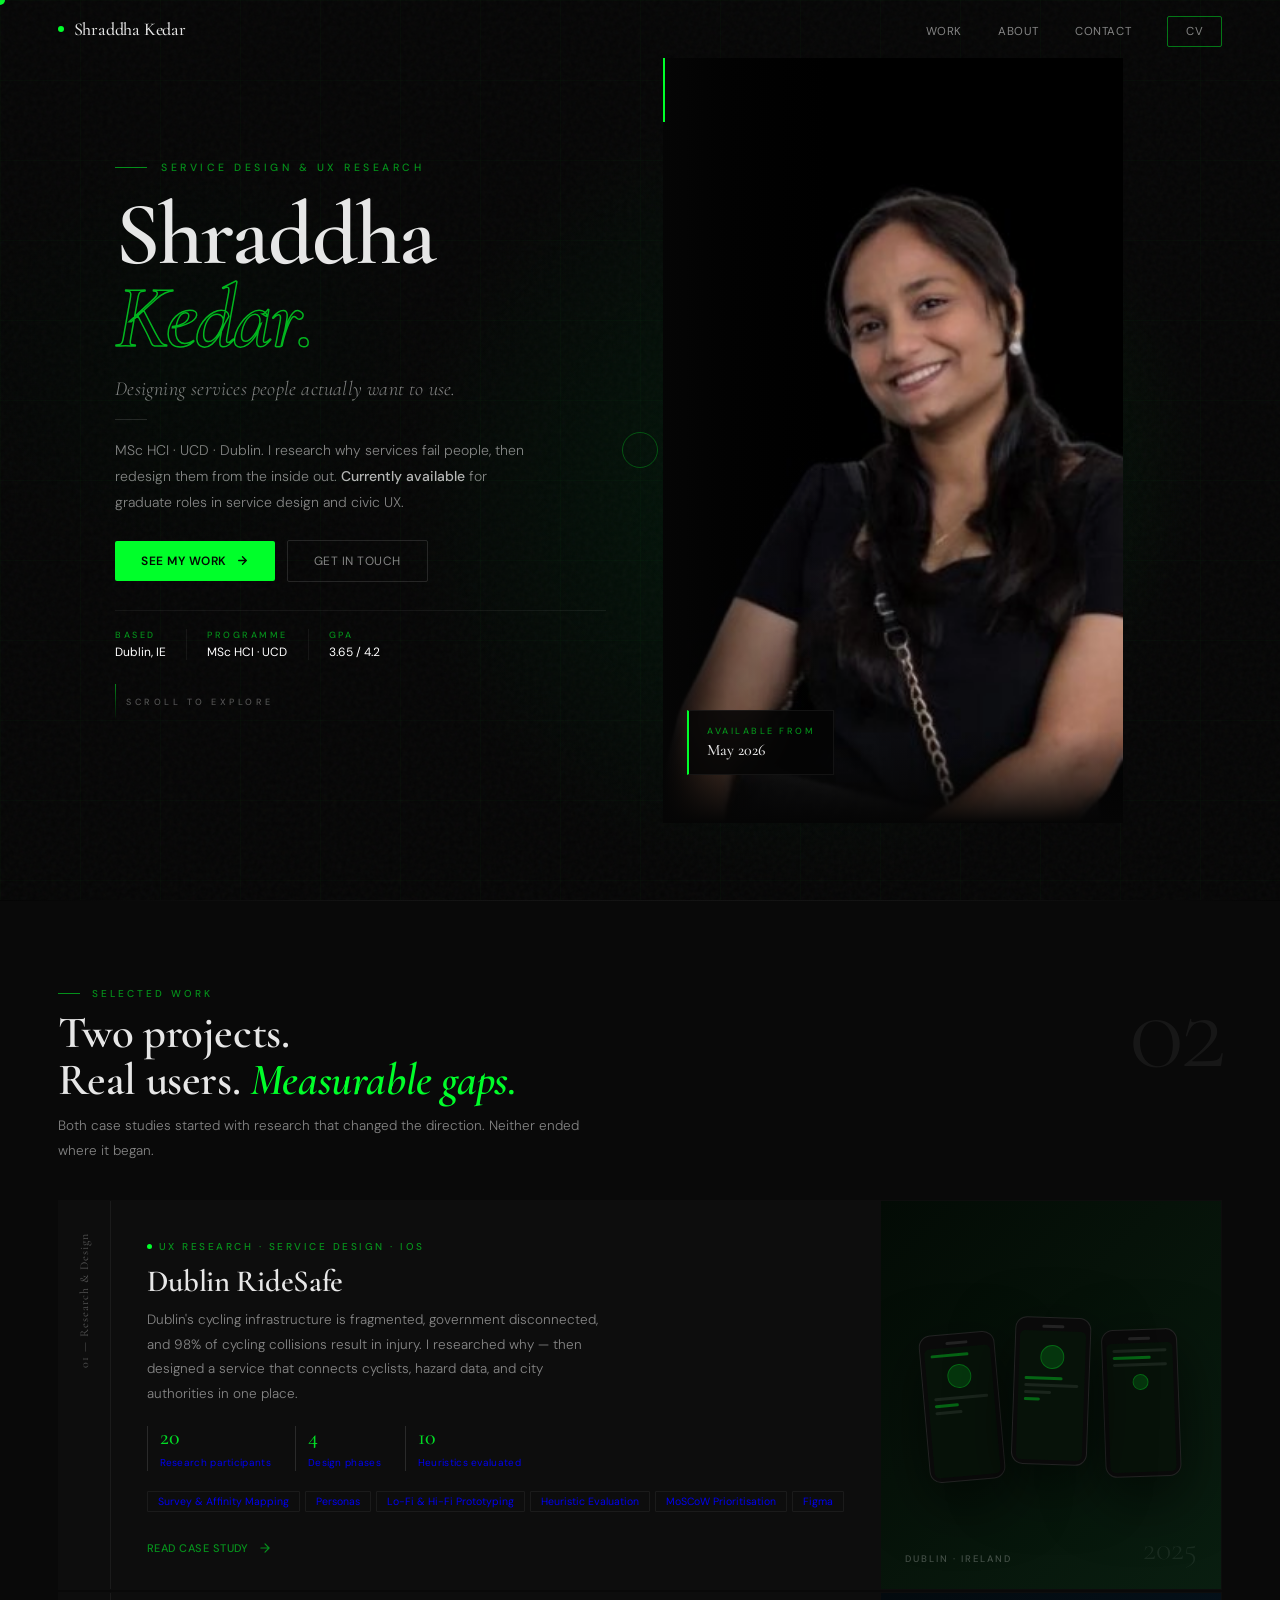
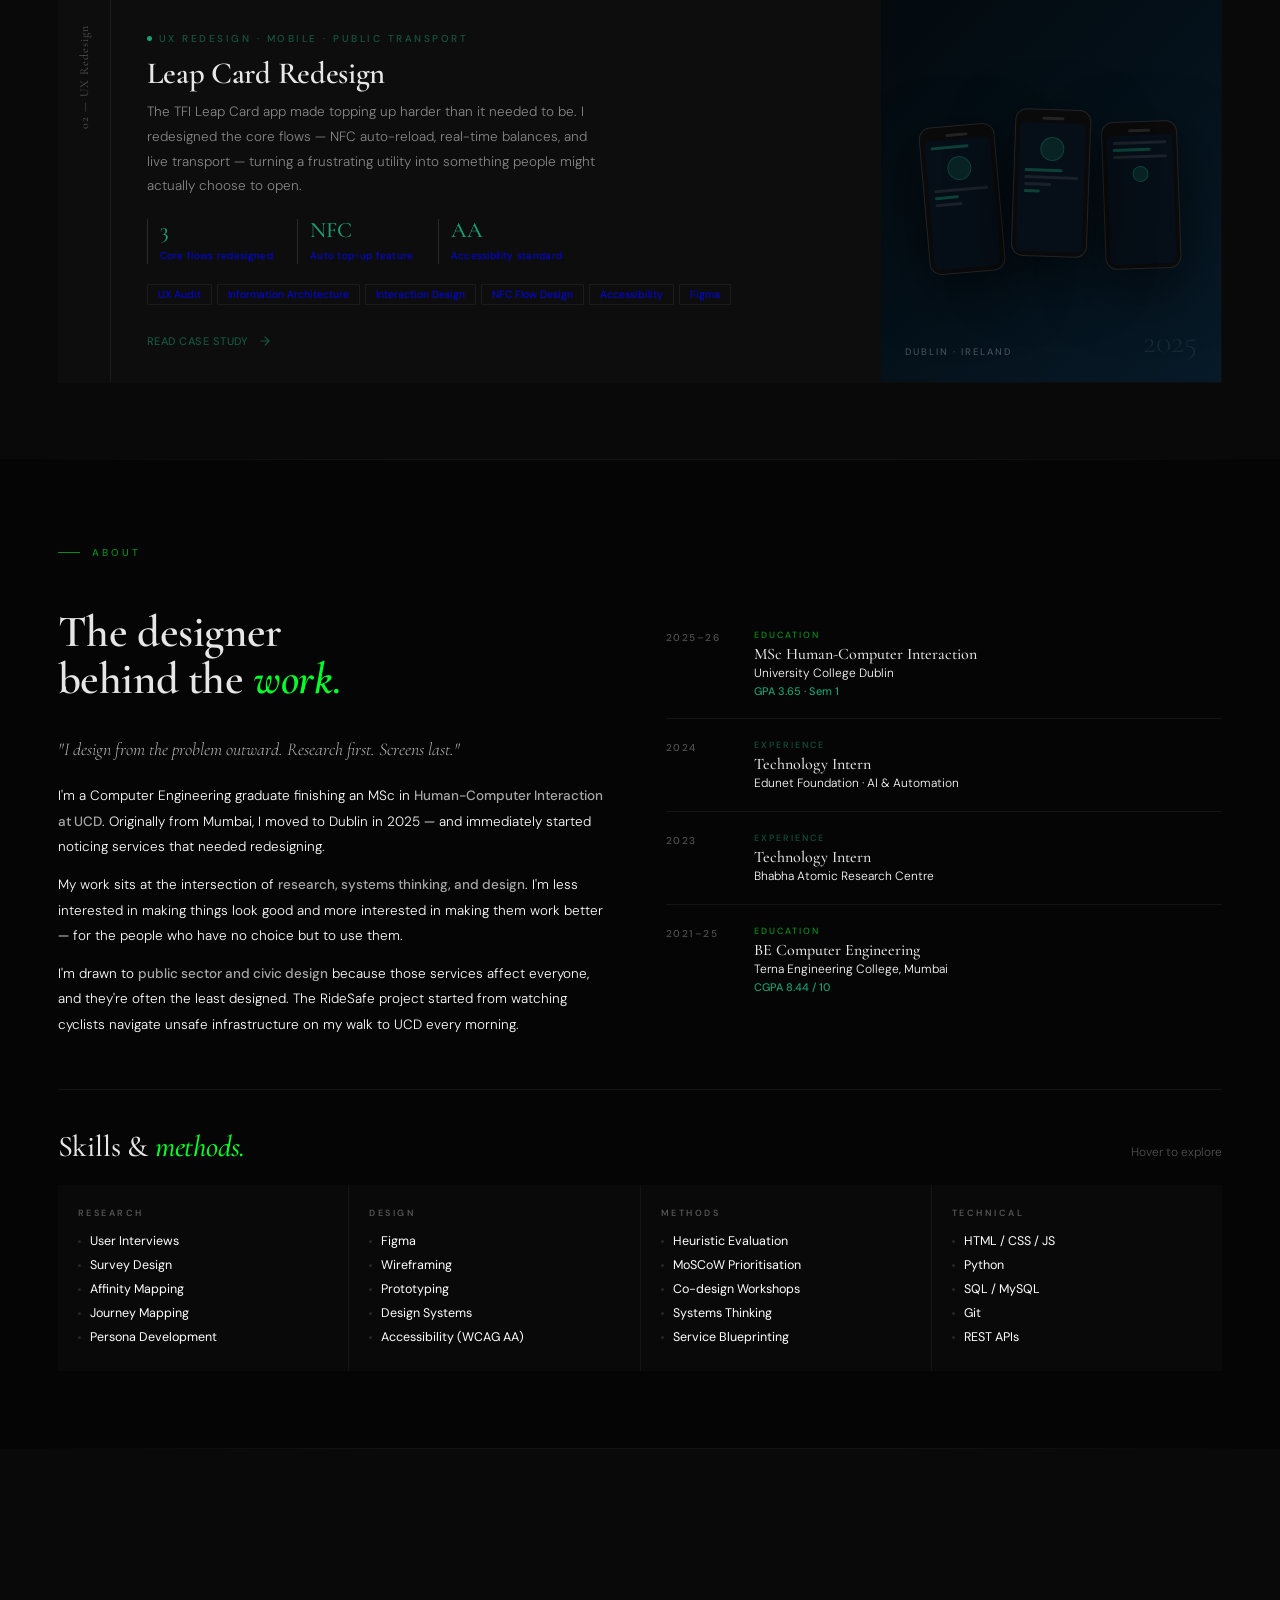
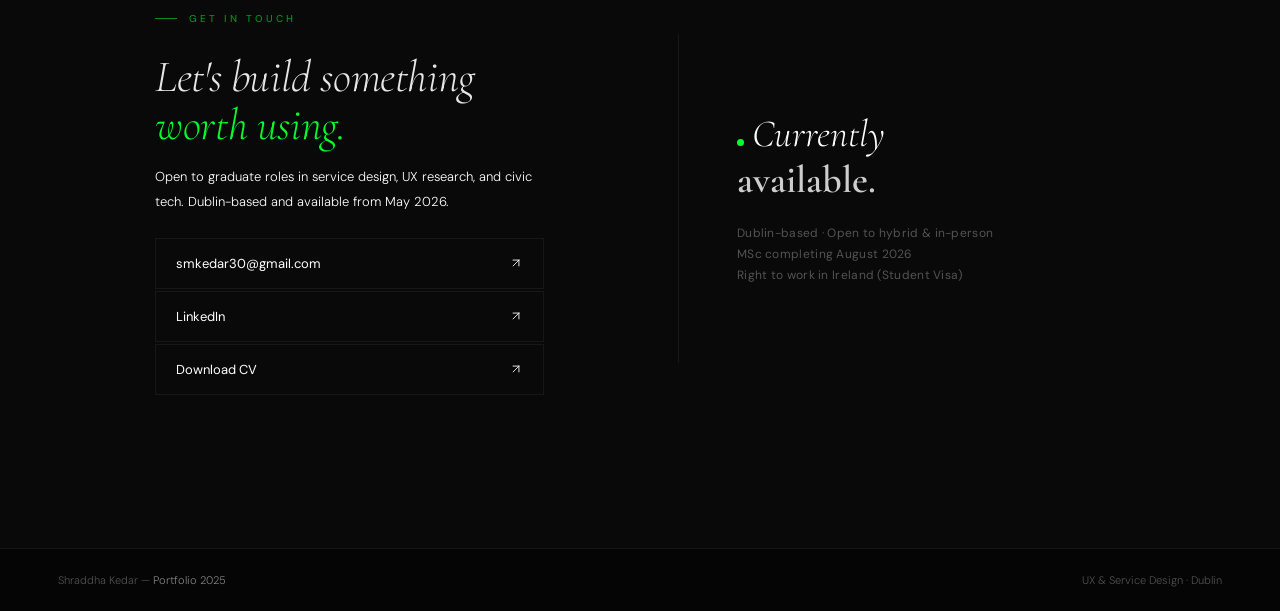
==== commit 9dc8015a: "Add files via upload" ====
--- a/index.html
+++ b/index.html
@@ -1,656 +1,1075 @@
 <!DOCTYPE html>
 <html lang="en">
 <head>
-  <meta charset="UTF-8">
-  <meta name="viewport" content="width=device-width, initial-scale=1.0">
-  <title>Leap Card UX Case Study - Shraddha Kedar</title>
-  <meta name="description" content="UX Case Study: Redesigning how Ireland commutes. A digital-first redesign of the Leap Card app.">
-  <link rel="icon" href="favicon.png">
-  <link rel="stylesheet" href="styles.css">
+<meta charset="UTF-8"/>
+<meta name="viewport" content="width=device-width, initial-scale=1.0"/>
+<title>Shraddha Kedar — Service & UX Designer</title>
+<link rel="preconnect" href="https://fonts.googleapis.com"/>
+<link rel="preconnect" href="https://fonts.gstatic.com" crossorigin/>
+<link href="https://fonts.googleapis.com/css2?family=Cormorant+Garamond:ital,wght@0,300;0,400;0,500;0,600;0,700;1,300;1,400;1,500;1,600;1,700&family=DM+Sans:ital,wght@0,300;0,400;0,500;0,600;1,300&display=swap" rel="stylesheet"/>
+<style>
+/* ─── RESET ──────────────────────────────────────────────── */
+*,*::before,*::after{margin:0;padding:0;box-sizing:border-box;}
+html{scroll-behavior:smooth;font-size:16px;}
+body{font-family:'DM Sans',system-ui,sans-serif;background:#050505;color:#fff;overflow-x:hidden;-webkit-font-smoothing:antialiased;cursor:none;}
+img{max-width:100%;height:auto;display:block;}
+a{text-decoration:none;}
+
+/* ─── TOKENS ─────────────────────────────────────────────── */
+:root{
+  /* Accent — used sparingly, only for signal */
+  --g:  #00ff2a;
+  --gd: rgba(0,255,42,.55);
+  --gf: rgba(0,255,42,.06);
+  --gb: rgba(0,255,42,.14);
+  --gl: rgba(0,255,42,.08);
+  /* Teal — secondary accent */
+  --t:  #1a9e72;
+  --td: rgba(26,158,114,.5);
+  /* Neutrals */
+  --w:  #ffffff;
+  --w90:rgba(255,255,255,.90);
+  --w70:rgba(255,255,255,.70);
+  --w50:rgba(255,255,255,.50);
+  --w30:rgba(255,255,255,.30);
+  --w12:rgba(255,255,255,.12);
+  --w06:rgba(255,255,255,.06);
+  --w03:rgba(255,255,255,.03);
+  /* Surfaces */
+  --s0: #050505;
+  --s1: #090909;
+  --s2: #0d0d0d;
+  --s3: #111111;
+  --s4: #161616;
+  /* Layout */
+  --pad: clamp(24px,4.5vw,72px);
+  --max: 1200px;
+  /* Type */
+  --serif: 'Cormorant Garamond', Georgia, serif;
+  --sans:  'DM Sans', system-ui, sans-serif;
+  /* Easing */
+  --ease: cubic-bezier(.16,1,.3,1);
+  --ease-in: cubic-bezier(.4,0,1,1);
+  --ease-out: cubic-bezier(0,0,.2,1);
+}
+
+/* ─── CURSOR ─────────────────────────────────────────────── */
+#cur{position:fixed;top:0;left:0;width:10px;height:10px;background:var(--g);border-radius:50%;pointer-events:none;z-index:9999;transform:translate(-50%,-50%);transition:width .25s var(--ease),height .25s var(--ease),background .25s,opacity .3s;mix-blend-mode:exclusion;}
+#cur-ring{position:fixed;top:0;left:0;width:36px;height:36px;border:1px solid rgba(0,255,42,.4);border-radius:50%;pointer-events:none;z-index:9998;transform:translate(-50%,-50%);transition:transform .12s var(--ease),width .3s var(--ease),height .3s var(--ease),opacity .3s;opacity:.7;}
+body:hover #cur{opacity:1;}
+.cur-hover #cur{width:56px;height:56px;background:rgba(0,255,42,.15);}
+.cur-hover #cur-ring{width:0;height:0;opacity:0;}
+
+/* ─── PROGRESS BAR ───────────────────────────────────────── */
+#pb{position:fixed;top:0;left:0;height:1px;background:var(--g);z-index:9000;width:0%;transition:width .05s linear;transform-origin:left;}
+
+/* ─── NAV ─────────────────────────────────────────────────── */
+.nav{
+  position:fixed;top:0;left:0;right:0;z-index:800;
+  display:flex;align-items:center;justify-content:space-between;
+  padding:0 var(--pad);height:58px;
+  transition:background .4s,border-color .4s;
+}
+.nav.scrolled{background:rgba(5,5,5,.92);backdrop-filter:blur(24px);border-bottom:1px solid var(--w06);}
+.nav-logo{
+  font-family:var(--serif);font-weight:500;font-size:18px;letter-spacing:-.2px;
+  color:var(--w90);display:flex;align-items:center;gap:10px;
+}
+.logo-dot{width:6px;height:6px;border-radius:50%;background:var(--g);flex-shrink:0;
+  animation:dotPulse 3s ease-in-out infinite;}
+@keyframes dotPulse{0%,100%{transform:scale(1);opacity:.8;}50%{transform:scale(1.6);opacity:1;}}
+.nav-links{display:flex;gap:36px;list-style:none;align-items:center;}
+.nav-links a{
+  font-size:11.5px;font-weight:400;letter-spacing:.6px;text-transform:uppercase;
+  color:var(--w50);transition:color .2s;position:relative;
+}
+.nav-links a::after{
+  content:'';position:absolute;bottom:-2px;left:0;right:0;height:1px;
+  background:var(--g);transform:scaleX(0);transform-origin:left;transition:transform .3s var(--ease);
+}
+.nav-links a:hover{color:var(--w90);}
+.nav-links a:hover::after{transform:scaleX(1);}
+.nav-resume{
+  font-size:11px;font-weight:500;letter-spacing:.5px;text-transform:uppercase;
+  color:var(--g);background:transparent;
+  padding:7px 18px;border-radius:2px;
+  border:1px solid rgba(0,255,42,.45);
+  transition:background .25s,border-color .25s,color .25s,transform .15s;
+}
+.nav-resume:hover{
+  background:var(--g);color:#020a03;
+  border-color:var(--g);transform:translateY(-1px);
+}
+
+/* ─── HERO ────────────────────────────────────────────────── */
+.hero{
+  min-height:100svh;display:flex;flex-direction:row;
+  padding-top:58px;position:relative;overflow:hidden;align-items:stretch;
+}
+/* Layered atmospheric background */
+.hero-bg{
+  position:absolute;inset:0;z-index:0;
+  background:
+    radial-gradient(ellipse 50% 70% at 62% 55%, rgba(0,26,10,.85) 0%, transparent 62%),
+    radial-gradient(ellipse 35% 45% at 15% 40%, rgba(0,12,5,.5) 0%, transparent 55%),
+    #050505;
+}
+/* Animated grain texture */
+.hero-grain{
+  position:absolute;inset:-50%;z-index:1;width:200%;height:200%;
+  opacity:.035;pointer-events:none;
+  background-image:url("data:image/svg+xml,%3Csvg viewBox='0 0 512 512' xmlns='http://www.w3.org/2000/svg'%3E%3Cfilter id='n'%3E%3CfeTurbulence type='fractalNoise' baseFrequency='0.75' numOctaves='4' stitchTiles='stitch'/%3E%3C/filter%3E%3Crect width='100%25' height='100%25' filter='url(%23n)'/%3E%3C/svg%3E");
+  animation:grainShift 8s steps(1) infinite;
+}
+@keyframes grainShift{
+  0%{transform:translate(0,0);}12%{transform:translate(-3%,-4%);}25%{transform:translate(4%,2%);}
+  37%{transform:translate(-1%,5%);}50%{transform:translate(3%,-3%);}62%{transform:translate(-4%,1%);}
+  75%{transform:translate(1%,-5%);}87%{transform:translate(5%,3%);}100%{transform:translate(0,0);}
+}
+/* Subtle grid lines */
+.hero-grid{
+  position:absolute;inset:0;z-index:2;pointer-events:none;
+  background-image:
+    linear-gradient(rgba(0,255,42,.018) 1px,transparent 1px),
+    linear-gradient(90deg,rgba(0,255,42,.018) 1px,transparent 1px);
+  background-size:80px 80px;
+}
+/* Orbiting glow — stays near the photo */
+.hero-orb{
+  position:absolute;width:500px;height:500px;border-radius:50%;
+  background:radial-gradient(circle,rgba(0,255,42,.05) 0%,transparent 70%);
+  pointer-events:none;z-index:3;top:50%;right:5%;transform:translateY(-50%);
+  animation:orbFloat 10s ease-in-out infinite;
+}
+@keyframes orbFloat{0%,100%{transform:translateY(-50%) scale(1);}50%{transform:translateY(calc(-50% - 20px)) scale(1.08);}}
+
+/* Content — left side, fills naturally */
+.hero-content{
+  position:relative;z-index:10;
+  flex:0 0 auto;width:clamp(360px,52%,660px);
+  display:flex;flex-direction:column;justify-content:center;
+  padding:48px var(--pad) 48px var(--pad);
+}
+
+/* Kicker line */
+.h-kicker{
+  display:flex;align-items:center;gap:14px;
+  font-size:10.5px;font-weight:500;letter-spacing:3.5px;text-transform:uppercase;color:var(--gd);
+  margin-bottom:20px;
+  opacity:0;animation:lineIn .6s var(--ease) .1s forwards;
+}
+.h-kicker-line{width:32px;height:1px;background:var(--gd);}
+@keyframes lineIn{from{opacity:0;transform:translateX(-16px);}to{opacity:1;transform:translateX(0);}}
+
+/* BIG NAME */
+.h-name{
+  font-family:var(--serif);font-weight:600;line-height:.92;
+  letter-spacing:-2px;overflow:hidden;
+}
+.h-name-row{display:block;overflow:hidden;}
+.h-name-row span{
+  display:block;
+  font-size:clamp(56px,7vw,112px);
+  color:var(--w90);
+  opacity:0;transform:translateY(105%);
+  animation:slideUp .9s var(--ease) forwards;
+}
+.h-name-row:nth-child(1) span{animation-delay:.22s;}
+.h-name-row:nth-child(2) span{
+  font-style:italic;
+  color:transparent;
+  -webkit-text-stroke:1.5px rgba(0,255,42,.7);
+  animation-delay:.36s;
+}
+@keyframes slideUp{from{opacity:0;transform:translateY(105%);}to{opacity:1;transform:translateY(0);}}
+
+/* Role line */
+.h-role{
+  margin-top:18px;
+  font-family:var(--serif);font-size:clamp(15px,1.6vw,20px);font-weight:300;font-style:italic;
+  color:var(--w50);letter-spacing:.2px;
+  opacity:0;animation:fadeUp .8s var(--ease) .58s forwards;
+}
+/* Separator */
+.h-sep{width:32px;height:1px;background:var(--w12);margin:18px 0;opacity:0;animation:fadeUp .8s var(--ease) .7s forwards;}
+
+/* Body copy */
+.h-desc{
+  font-size:14px;font-weight:300;color:var(--w50);line-height:1.85;max-width:420px;
+  opacity:0;animation:fadeUp .8s var(--ease) .78s forwards;
+}
+.h-desc strong{font-weight:500;color:var(--w70);}
+
+/* CTAs */
+.h-cta{
+  display:flex;gap:12px;margin-top:24px;align-items:center;flex-wrap:wrap;
+  opacity:0;animation:fadeUp .8s var(--ease) .92s forwards;
+}
+.btn-p{
+  display:inline-flex;align-items:center;gap:9px;
+  padding:12px 26px;border-radius:2px;
+  background:var(--g);color:#020a03;
+  font-family:var(--sans);font-size:12px;font-weight:600;letter-spacing:.5px;text-transform:uppercase;
+  position:relative;overflow:hidden;transition:transform .2s var(--ease);
+}
+.btn-p::before{
+  content:'';position:absolute;inset:0;
+  background:rgba(0,0,0,.15);
+  transform:translateX(-102%);transition:transform .4s var(--ease);
+}
+.btn-p:hover::before{transform:translateX(0);}
+.btn-p:hover{transform:translateY(-2px);}
+.btn-p svg{width:13px;height:13px;transition:transform .3s var(--ease);}
+.btn-p:hover svg{transform:translateX(4px);}
+.btn-o{
+  display:inline-flex;align-items:center;gap:9px;
+  padding:12px 26px;border-radius:2px;
+  border:1px solid var(--w12);color:var(--w50);
+  font-family:var(--sans);font-size:12px;font-weight:400;letter-spacing:.5px;text-transform:uppercase;
+  transition:border-color .3s,color .3s,transform .2s var(--ease);
+}
+.btn-o:hover{border-color:var(--w30);color:var(--w90);transform:translateY(-2px);}
+
+/* Meta bar */
+.h-meta{
+  display:flex;gap:0;margin-top:28px;padding-top:18px;border-top:1px solid var(--w06);
+  opacity:0;animation:fadeUp .8s var(--ease) 1.06s forwards;
+}
+.hm{padding-right:20px;border-right:1px solid var(--w06);margin-right:20px;}
+.hm:last-child{border-right:none;margin-right:0;padding-right:0;}
+.hm-l{font-size:9px;font-weight:500;letter-spacing:2.5px;text-transform:uppercase;color:var(--gd);margin-bottom:3px;}
+.hm-v{font-size:12px;font-weight:400;color:var(--w60);}
+
+/* Scroll cue */
+.h-scroll{
+  display:flex;align-items:center;gap:10px;margin-top:24px;
+  opacity:0;animation:fadeUp .8s var(--ease) 1.2s forwards;
+}
+.scroll-pill{
+  width:1px;height:36px;background:linear-gradient(to bottom,rgba(0,255,42,.5),transparent);
+  animation:scrollBounce 2.5s ease-in-out infinite;
+}
+@keyframes scrollBounce{0%,100%{transform:scaleY(1);}50%{transform:scaleY(.6);}}
+.scroll-label{font-size:9px;font-weight:500;letter-spacing:3.5px;text-transform:uppercase;color:var(--w30);}
+
+@keyframes fadeUp{from{opacity:0;transform:translateY(18px);}to{opacity:1;transform:translateY(0);}}
+
+/* ─── PHOTO PANEL ────────────────────────────────────────── */
+/* Sits flush right next to content — no column gap */
+.hero-photo{
+  position:relative;z-index:10;
+  flex:1 1 auto;
+  display:flex;align-items:stretch;
+  overflow:hidden;
+  opacity:0;animation:photoReveal 1.1s var(--ease) .45s forwards;
+  max-width:460px;
+}
+@keyframes photoReveal{
+  from{opacity:0;clip-path:inset(0 0 100% 0);}
+  to{opacity:1;clip-path:inset(0 0 0% 0);}
+}
+.hero-photo img{
+  width:100%;height:100%;
+  object-fit:cover;
+  object-position:center 10%;
+  display:block;
+  filter:saturate(.9) brightness(.95);
+}
+/* Left-side fade blends photo into the content column */
+.hero-photo::before{
+  content:'';position:absolute;inset:0;z-index:2;pointer-events:none;
+  background:linear-gradient(to right,var(--s0) 0%,rgba(5,5,5,.4) 14%,transparent 36%);
+}
+/* Bottom fade */
+.hero-photo::after{
+  content:'';position:absolute;bottom:0;left:0;right:0;height:12%;z-index:3;
+  background:linear-gradient(to top,var(--s0) 0%,transparent 100%);pointer-events:none;
+}
+.hero-photo-accent{
+  position:absolute;top:0;left:0;z-index:4;
+  width:2px;height:64px;background:var(--g);
+  opacity:0;animation:fadeUp .6s var(--ease) 1.3s forwards;
+}
+
+/* Stats badge — bottom left of photo, overlapping content column slightly */
+.photo-stat{
+  position:absolute;bottom:48px;left:24px;z-index:20;
+  background:rgba(5,5,5,.88);backdrop-filter:blur(16px);
+  border:1px solid var(--w06);border-left:2px solid var(--g);
+  padding:14px 18px;
+  opacity:0;animation:statSlide .7s var(--ease) 1.4s forwards;
+}
+@keyframes statSlide{from{opacity:0;transform:translateX(-20px);}to{opacity:1;transform:translateX(0);}}
+.ps-l{font-size:9px;font-weight:500;letter-spacing:2.5px;text-transform:uppercase;color:var(--gd);margin-bottom:3px;}
+.ps-v{font-size:16px;font-weight:500;font-family:var(--serif);color:var(--w90);}
+
+/* ─── DIVIDER ────────────────────────────────────────────── */
+.div{height:1px;background:linear-gradient(to right,transparent,var(--w06) 30%,var(--w06) 70%,transparent);}
+
+/* ─── SHARED SECTION ─────────────────────────────────────── */
+section{padding:clamp(48px,6vw,80px) var(--pad);}
+.wrap{max-width:var(--max);margin:0 auto;}
+.eyebrow{
+  display:inline-flex;align-items:center;gap:12px;
+  font-size:10px;font-weight:500;letter-spacing:3px;text-transform:uppercase;color:var(--gd);
+  margin-bottom:10px;
+}
+.ey-line{width:22px;height:1px;background:var(--gd);}
+.sec-h{
+  font-family:var(--serif);font-weight:600;
+  font-size:clamp(28px,3.5vw,52px);line-height:1.05;letter-spacing:-.4px;
+  color:var(--w90);
+}
+.sec-h em{font-style:italic;color:var(--g);-webkit-text-stroke:0;}
+.sec-sub{font-size:13.5px;font-weight:300;color:var(--w50);line-height:1.85;margin-top:10px;max-width:560px;}
+
+/* ─── WORK SECTION ───────────────────────────────────────── */
+.work-sec{background:var(--s1);}
+.work-header{display:flex;justify-content:space-between;align-items:flex-end;margin-bottom:36px;flex-wrap:wrap;gap:16px;}
+.work-count{font-family:var(--serif);font-size:clamp(60px,9vw,120px);font-weight:300;color:var(--w06);line-height:1;letter-spacing:-4px;align-self:flex-start;margin-top:-6px;user-select:none;}
+
+/* Case study cards — editorial layout */
+.cs-list{display:flex;flex-direction:column;gap:2px;}
+
+.cs-item{
+  display:grid;grid-template-columns:52px 1fr 340px;gap:0;
+  background:var(--s2);border:1px solid transparent;
+  transition:border-color .4s,background .4s;
+  position:relative;overflow:hidden;
+  cursor:none;
+}
+.cs-item:hover{border-color:var(--w06);background:var(--s3);}
+.cs-item::before{
+  content:'';position:absolute;top:0;left:0;bottom:0;width:2px;
+  background:var(--g);transform:scaleY(0);transform-origin:bottom;
+  transition:transform .5s var(--ease);
+}
+.cs-item:nth-child(2)::before{background:var(--t);}
+.cs-item:hover::before{transform:scaleY(1);}
+
+/* Number column */
+.cs-num-col{
+  display:flex;align-items:flex-start;justify-content:center;padding-top:32px;
+  border-right:1px solid var(--w06);
+}
+.cs-n{
+  font-family:var(--serif);font-size:12px;font-weight:400;color:var(--w30);letter-spacing:1px;
+  writing-mode:vertical-lr;transform:rotate(180deg);
+}
+
+/* Content column */
+.cs-content{padding:32px 36px;}
+.cs-tag{
+  display:inline-flex;align-items:center;gap:7px;
+  font-size:10px;font-weight:500;letter-spacing:2.5px;text-transform:uppercase;color:var(--gd);
+  margin-bottom:12px;
+}
+.cs-item:nth-child(2) .cs-tag{color:var(--td);}
+.cs-tag-dot{width:5px;height:5px;border-radius:50%;background:var(--g);flex-shrink:0;}
+.cs-item:nth-child(2) .cs-tag-dot{background:var(--t);}
+.cs-title{
+  font-family:var(--serif);font-weight:600;
+  font-size:clamp(22px,2.4vw,36px);line-height:1.08;letter-spacing:-.3px;
+  color:var(--w90);margin-bottom:10px;
+}
+.cs-desc{font-size:13.5px;font-weight:300;color:var(--w50);line-height:1.82;max-width:460px;margin-bottom:20px;}
+
+/* Impact metrics */
+.cs-metrics{display:flex;gap:24px;margin-bottom:20px;flex-wrap:wrap;}
+.cs-metric{border-left:1px solid var(--w12);padding-left:12px;}
+.cm-n{
+  font-family:var(--serif);font-size:22px;font-weight:500;color:var(--w90);line-height:1;
+  display:block;margin-bottom:2px;
+}
+.cm-l{font-size:10px;font-weight:400;color:var(--w40);letter-spacing:.3px;}
+.cs-item:nth-child(1) .cm-n{color:rgba(0,255,42,.85);}
+.cs-item:nth-child(2) .cm-n{color:var(--t);}
+
+.cs-methods{display:flex;flex-wrap:wrap;gap:5px;margin-bottom:24px;}
+.cs-method{
+  font-size:10.5px;font-weight:400;color:var(--w40);
+  border:1px solid var(--w06);padding:3px 10px;border-radius:1px;
+  transition:border-color .2s,color .2s;
+}
+.cs-item:hover .cs-method{border-color:var(--w12);color:var(--w60);}
+
+.cs-cta{
+  display:inline-flex;align-items:center;gap:10px;
+  font-size:11px;font-weight:500;letter-spacing:.5px;text-transform:uppercase;
+  color:var(--gd);transition:gap .25s var(--ease),color .2s;
+}
+.cs-item:nth-child(2) .cs-cta{color:var(--td);}
+.cs-item:hover .cs-cta{gap:16px;color:var(--g);}
+.cs-item:nth-child(2):hover .cs-cta{color:var(--t);}
+.cs-cta svg{width:14px;height:14px;flex-shrink:0;transition:transform .25s var(--ease);}
+.cs-item:hover .cs-cta svg{transform:translateX(4px);}
+
+/* Visual column */
+.cs-visual{position:relative;overflow:hidden;min-height:280px;}
+.cs-vis-bg{
+  position:absolute;inset:0;
+  transition:transform .8s var(--ease);
+}
+.cs-item:hover .cs-vis-bg{transform:scale(1.04);}
+
+.vis-green{background:linear-gradient(135deg,#030b05 0%,#061209 40%,#091e10 100%);}
+.vis-teal{background:linear-gradient(135deg,#030a0e 0%,#040f17 40%,#071a28 100%);}
+
+/* Floating phone in visual col */
+.vis-phones{
+  position:absolute;inset:0;display:flex;align-items:center;justify-content:center;gap:14px;
+}
+.vp{
+  width:76px;height:148px;border-radius:12px;
+  border:1.5px solid rgba(255,255,255,.1);background:#0a0a0a;
+  overflow:hidden;position:relative;
+  box-shadow:0 20px 60px rgba(0,0,0,.6);
+  transition:transform .6s var(--ease);
+}
+.vp::before{content:'';position:absolute;top:7px;left:50%;transform:translateX(-50%);width:22px;height:3px;background:rgba(255,255,255,.1);border-radius:2px;}
+.vp.vp1{transform:rotate(-5deg) translateY(12px);}
+.vp.vp2{transform:rotate(2deg) translateY(-4px);z-index:2;}
+.vp.vp3{transform:rotate(-2deg) translateY(8px);}
+.cs-item:hover .vp.vp1{transform:rotate(-3deg) translateY(6px);}
+.cs-item:hover .vp.vp2{transform:rotate(1deg) translateY(-8px);}
+.cs-item:hover .vp.vp3{transform:rotate(-1deg) translateY(2px);}
+.vp-s{position:absolute;inset:13px 4px 4px;border-radius:5px;overflow:hidden;display:flex;flex-direction:column;gap:4px;padding:6px;}
+.vp-s.gs{background:#071209;}
+.vp-s.ts{background:#060e17;}
+.vp-bar{height:3px;border-radius:2px;width:70%;}
+.vp-bar.gb{background:rgba(0,255,42,.35);}
+.vp-bar.tb{background:rgba(26,158,114,.35);}
+.vp-bar.w{background:rgba(255,255,255,.08);width:100%;}
+.vp-bar.w2{background:rgba(255,255,255,.08);width:50%;}
+.vp-circle{width:24px;height:24px;border-radius:50%;margin:4px auto;}
+.vp-circle.gc{background:rgba(0,255,42,.15);border:1px solid rgba(0,255,42,.25);}
+.vp-circle.tc{background:rgba(26,158,114,.15);border:1px solid rgba(26,158,114,.25);}
+
+/* Vis overlay text */
+.vis-overlay{
+  position:absolute;bottom:24px;left:24px;right:24px;
+  display:flex;justify-content:space-between;align-items:flex-end;
+}
+.vo-label{
+  font-size:9.5px;font-weight:500;letter-spacing:2px;text-transform:uppercase;
+  color:rgba(255,255,255,.25);
+}
+.vo-year{font-family:var(--serif);font-size:32px;font-weight:300;color:rgba(255,255,255,.07);line-height:1;}
+
+/* ─── ABOUT ──────────────────────────────────────────────── */
+.about-sec{background:var(--s0);}
+
+/* Top row: bio left, timeline right */
+.about-layout{
+  display:grid;grid-template-columns:1fr 1fr;
+  gap:clamp(28px,4vw,64px);margin-top:40px;align-items:start;
+}
+
+/* Bio text */
+.about-intro{
+  font-size:clamp(15px,1.5vw,18px);font-family:var(--serif);
+  font-weight:300;font-style:italic;color:var(--w70);line-height:1.65;margin-bottom:18px;
+}
+.about-body p{font-size:13.5px;font-weight:300;color:var(--w40);line-height:1.9;margin-bottom:12px;}
+.about-body p:last-of-type{margin-bottom:0;}
+.about-body strong{font-weight:500;color:rgba(255,255,255,.65);}
+
+/* ── Skill matrix — full-width strip below bio+timeline ── */
+.skill-section{
+  margin-top:clamp(32px,4vw,52px);padding-top:clamp(28px,3vw,44px);
+  border-top:1px solid var(--w06);
+}
+.skill-section-head{
+  display:flex;align-items:baseline;justify-content:space-between;margin-bottom:20px;
+}
+.skill-section-title{
+  font-family:var(--serif);font-size:clamp(20px,2.4vw,30px);font-weight:500;
+  color:var(--w90);letter-spacing:-.2px;
+}
+.skill-section-title em{font-style:italic;color:var(--g);}
+.skill-section-note{font-size:12px;font-weight:300;color:var(--w30);}
+
+/* 4-column card grid */
+.skill-grid{
+  display:grid;
+  grid-template-columns:repeat(4,1fr);
+  gap:1px;background:var(--w06);
+}
+.skill-card{
+  background:var(--s1);padding:22px 20px 26px;
+  position:relative;overflow:hidden;
+  transition:background .3s;
+}
+.skill-card:hover{background:var(--s2);}
+.skill-card::before{
+  content:'';position:absolute;top:0;left:0;right:0;height:2px;
+  transform:scaleX(0);transform-origin:left;transition:transform .4s var(--ease);
+}
+.skill-card:nth-child(1)::before{background:linear-gradient(to right,var(--g),transparent);}
+.skill-card:nth-child(2)::before{background:linear-gradient(to right,rgba(0,255,42,.6),transparent);}
+.skill-card:nth-child(3)::before{background:linear-gradient(to right,var(--t),transparent);}
+.skill-card:nth-child(4)::before{background:linear-gradient(to right,rgba(26,158,114,.7),transparent);}
+.skill-card:hover::before{transform:scaleX(1);}
+
+.sc-label{
+  font-size:9px;font-weight:600;letter-spacing:2.5px;text-transform:uppercase;
+  color:var(--w30);margin-bottom:14px;display:block;
+}
+.sc-tags{display:flex;flex-direction:column;gap:8px;}
+.sc-tag{
+  font-size:12.5px;font-weight:400;color:var(--w60);
+  display:flex;align-items:center;gap:9px;
+  transition:color .2s;
+}
+.sc-tag::before{
+  content:'';width:3px;height:3px;border-radius:50%;
+  background:var(--w12);flex-shrink:0;transition:background .2s;
+}
+.skill-card:hover .sc-tag{color:var(--w80,rgba(255,255,255,.8));}
+.skill-card:nth-child(1):hover .sc-tag::before,
+.skill-card:nth-child(2):hover .sc-tag::before{background:rgba(0,255,42,.5);}
+.skill-card:nth-child(3):hover .sc-tag::before,
+.skill-card:nth-child(4):hover .sc-tag::before{background:rgba(26,158,114,.5);}
+
+@media(max-width:860px){
+  .skill-grid{grid-template-columns:repeat(2,1fr);}
+  .about-layout{grid-template-columns:1fr;}
+}
+
+.about-right{display:flex;flex-direction:column;gap:0;}
+.timeline-item{
+  padding:20px 20px 20px 0;border-bottom:1px solid var(--w06);
+  display:grid;grid-template-columns:72px 1fr;gap:16px;
+  transition:background .3s;
+}
+.timeline-item:last-child{border-bottom:none;}
+.timeline-item:hover{background:var(--w03);}
+.tl-year{font-size:10px;font-weight:500;letter-spacing:1.5px;text-transform:uppercase;color:var(--w30);padding-top:2px;}
+.tl-type{font-size:9px;font-weight:500;letter-spacing:2px;text-transform:uppercase;margin-bottom:3px;}
+.tl-type.edu{color:var(--gd);}
+.tl-type.exp{color:var(--td);}
+.tl-title{font-family:var(--serif);font-size:16px;font-weight:500;color:var(--w90);margin-bottom:1px;}
+.tl-sub{font-size:12px;font-weight:300;color:var(--w40);}
+.tl-note{font-size:11px;font-weight:500;color:var(--t);margin-top:3px;}
+
+/* ─── CONTACT ────────────────────────────────────────────── */
+.contact-sec{
+  background:var(--s1);
+  display:grid;grid-template-columns:1fr 1fr;gap:clamp(40px,6vw,96px);
+  align-items:center;
+}
+.contact-sec .wrap{display:contents;}
+.contact-left{padding:clamp(48px,6vw,80px) var(--pad) clamp(48px,6vw,80px) calc(var(--pad) + (100vw - var(--max)) / 2);
+  max-width:calc(var(--max)/2 + var(--pad));margin-left:auto;}
+.contact-right{
+  padding:clamp(48px,6vw,80px) calc(var(--pad) + (100vw - var(--max)) / 2) clamp(48px,6vw,80px) var(--pad);
+  border-left:1px solid var(--w06);
+}
+.contact-big{
+  font-family:var(--serif);font-weight:300;font-style:italic;
+  font-size:clamp(28px,3.5vw,52px);line-height:1.08;letter-spacing:-.4px;
+  color:var(--w90);margin-bottom:16px;
+}
+.contact-big em{color:var(--g);font-style:italic;}
+.contact-sub{font-size:13px;font-weight:300;color:var(--w40);line-height:1.85;max-width:400px;margin-bottom:24px;}
+.c-links{display:flex;flex-direction:column;gap:2px;}
+.c-link-item{
+  display:flex;align-items:center;justify-content:space-between;
+  padding:16px 20px;border:1px solid var(--w06);
+  color:var(--w60);font-size:13px;font-weight:400;
+  transition:border-color .3s,color .3s,background .3s,transform .2s var(--ease);
+  position:relative;overflow:hidden;
+}
+.c-link-item::before{
+  content:'';position:absolute;left:0;top:0;bottom:0;width:2px;
+  background:var(--g);transform:scaleY(0);transform-origin:bottom;transition:transform .4s var(--ease);
+}
+.c-link-item:hover{border-color:var(--w12);color:var(--w90);transform:translateX(4px);background:var(--w03);}
+.c-link-item:hover::before{transform:scaleY(1);}
+.c-link-arrow{width:14px;height:14px;flex-shrink:0;transition:transform .3s var(--ease);}
+.c-link-item:hover .c-link-arrow{transform:translate(3px,-3px);}
+
+/* Right col availability */
+.avail-block{
+  font-family:var(--serif);font-size:clamp(22px,3vw,40px);font-weight:300;font-style:italic;
+  color:var(--w20);line-height:1.2;margin-bottom:20px;
+}
+.avail-block strong{font-weight:600;color:var(--w80,rgba(255,255,255,.8));font-style:normal;}
+.avail-note{font-size:12px;font-weight:400;color:var(--w30);letter-spacing:.3px;line-height:1.75;}
+.avail-dot{display:inline-block;width:7px;height:7px;border-radius:50%;background:var(--g);margin-right:8px;
+  animation:dotPulse 2s ease-in-out infinite;}
+
+/* ─── FOOTER ─────────────────────────────────────────────── */
+footer{
+  background:var(--s0);border-top:1px solid var(--w06);
+  padding:24px var(--pad);
+  display:flex;align-items:center;justify-content:space-between;
+  font-size:11px;font-weight:300;color:var(--w30);
+}
+footer span em{font-style:normal;color:var(--w50);}
+
+/* ─── SCROLL REVEALS ─────────────────────────────────────── */
+.reveal{
+  opacity:0;transform:translateY(24px);
+  transition:opacity .75s var(--ease),transform .75s var(--ease);
+}
+.reveal.vis{opacity:1;transform:translateY(0);}
+.reveal-left{opacity:0;transform:translateX(-28px);transition:opacity .75s var(--ease),transform .75s var(--ease);}
+.reveal-left.vis{opacity:1;transform:translateX(0);}
+.reveal-right{opacity:0;transform:translateX(28px);transition:opacity .75s var(--ease),transform .75s var(--ease);}
+.reveal-right.vis{opacity:1;transform:translateX(0);}
+.sd1{transition-delay:.07s;}.sd2{transition-delay:.14s;}.sd3{transition-delay:.21s;}
+.sd4{transition-delay:.28s;}.sd5{transition-delay:.35s;}
+
+/* ─── RESPONSIVE ─────────────────────────────────────────── */
+@media(max-width:1000px){
+  .hero{flex-direction:column-reverse;align-items:stretch;}
+  .hero-content{width:100%;padding:40px var(--pad) 48px;}
+  .hero-photo{max-width:100%;height:56vw;flex:none;}
+  .hero-photo img{object-position:center 20%;}
+  .cs-item{grid-template-columns:40px 1fr;}
+  .cs-visual{display:none;}
+  .about-layout{grid-template-columns:1fr;}
+  .contact-sec{grid-template-columns:1fr;}
+  .contact-right{border-left:none;border-top:1px solid var(--w06);}
+  .nav-links li:not(:last-child){display:none;}
+}
+@media(max-width:600px){
+  .h-name-row span{letter-spacing:-3px;}
+  .cs-num-col{display:none;}
+  .cs-item{grid-template-columns:1fr;}
+  .cs-content{padding:28px 24px;}
+}
+
+/* ─── REDUCED MOTION ─────────────────────────────────────── */
+@media(prefers-reduced-motion:reduce){
+  *,*::before,*::after{animation-duration:.001ms!important;animation-iteration-count:1!important;transition-duration:.001ms!important;}
+  .hero-grain,.hero-orb{display:none;}
+}
+</style>
 </head>
 <body>
-  <div class="scroll-progress" id="scrollProgress"></div>
-  <div class="page-wrapper">
-
-    <!-- HERO SECTION — ANTIGRAVITY STYLE -->
-    <section class="hero-section" data-testid="section-hero">
-      <canvas class="hero-canvas" id="heroCanvas"></canvas>
-
-      <nav class="hero-nav" data-testid="nav-main">
-        <div class="hero-logo">
-          <span class="name-white">Shraddha</span><span class="name-green"> Kedar</span>
+
+<!-- Cursor -->
+<div id="cur"></div>
+<div id="cur-ring"></div>
+
+<!-- Progress -->
+<div id="pb"></div>
+
+<!-- ─── NAV ──────────────────────────────────────────────── -->
+<nav class="nav" id="nav">
+  <a class="nav-logo" href="#top"><span class="logo-dot"></span>Shraddha Kedar</a>
+  <ul class="nav-links">
+    <li><a href="#work">Work</a></li>
+    <li><a href="#about">About</a></li>
+    <li><a href="#contact">Contact</a></li>
+    <li><a class="nav-resume" href="C:\Users\ASUS\Desktop\files (5)\Resume_DCC_Service_designer.pdf">CV</a></li>
+  </ul>
+</nav>
+
+<!-- ─── HERO ─────────────────────────────────────────────── -->
+<section class="hero" id="top">
+  <div class="hero-bg"></div>
+  <div class="hero-grain"></div>
+  <div class="hero-grid"></div>
+  <div class="hero-orb"></div>
+
+  <div class="hero-content">
+    <div class="h-kicker"><span class="h-kicker-line"></span>Service Design &amp; UX Research</div>
+    <h1 class="h-name">
+      <span class="h-name-row"><span>Shraddha</span></span>
+      <span class="h-name-row"><span>Kedar.</span></span>
+    </h1>
+    <p class="h-role">Designing services people actually want to use.</p>
+    <div class="h-sep"></div>
+    <p class="h-desc">MSc HCI &middot; UCD &middot; Dublin. I research why services fail people, then redesign them from the inside out. <strong>Currently available</strong> for graduate roles in service design and civic UX.</p>
+    <div class="h-cta">
+      <a class="btn-p" href="#work">See my work <svg viewBox="0 0 24 24" fill="none" stroke="currentColor" stroke-width="2.5" stroke-linecap="round" stroke-linejoin="round"><path d="M5 12h14M12 5l7 7-7 7"/></svg></a>
+      <a class="btn-o" href="#contact">Get in touch</a>
+    </div>
+    <div class="h-meta">
+      <div class="hm"><div class="hm-l">Based</div><div class="hm-v">Dublin, IE</div></div>
+      <div class="hm"><div class="hm-l">Programme</div><div class="hm-v">MSc HCI &middot; UCD</div></div>
+      <div class="hm"><div class="hm-l">GPA</div><div class="hm-v">3.65 / 4.2</div></div>
+    </div>
+    <div class="h-scroll"><span class="scroll-pill"></span><span class="scroll-label">Scroll to explore</span></div>
+  </div>
+
+  <div class="hero-photo">
+    <div class="hero-photo-accent"></div>
+    <img src="[data-uri]" alt="Shraddha Kedar"/>
+    <div class="photo-stat">
+      <div class="ps-l">Available from</div>
+      <div class="ps-v">May 2026</div>
+    </div>
+  </div>
+</section>
+
+<div class="div"></div>
+
+<!-- ─── WORK ──────────────────────────────────────────────── -->
+<section class="work-sec" id="work">
+  <div class="wrap">
+    <div class="work-header">
+      <div>
+        <div class="eyebrow reveal"><span class="ey-line"></span>Selected Work</div>
+        <h2 class="sec-h reveal sd1">Two projects.<br/>Real users. <em>Measurable gaps.</em></h2>
+        <p class="sec-sub reveal sd2">Both case studies started with research that changed the direction. Neither ended where it began.</p>
+      </div>
+      <div class="work-count reveal">02</div>
+    </div>
+
+    <div class="cs-list">
+
+      <!-- Project 1: RideSafe -->
+      <a class="cs-item reveal" href="ridesafe.html">
+        <div class="cs-num-col"><span class="cs-n">01 &mdash; Research &amp; Design</span></div>
+        <div class="cs-content">
+          <div class="cs-tag"><span class="cs-tag-dot"></span>UX Research &middot; Service Design &middot; iOS</div>
+          <h3 class="cs-title">Dublin RideSafe</h3>
+          <p class="cs-desc">Dublin's cycling infrastructure is fragmented, government disconnected, and 98% of cycling collisions result in injury. I researched why — then designed a service that connects cyclists, hazard data, and city authorities in one place.</p>
+          <div class="cs-metrics">
+            <div class="cs-metric"><span class="cm-n">20</span><span class="cm-l">Research participants</span></div>
+            <div class="cs-metric"><span class="cm-n">4</span><span class="cm-l">Design phases</span></div>
+            <div class="cs-metric"><span class="cm-n">10</span><span class="cm-l">Heuristics evaluated</span></div>
+          </div>
+          <div class="cs-methods">
+            <span class="cs-method">Survey &amp; Affinity Mapping</span>
+            <span class="cs-method">Personas</span>
+            <span class="cs-method">Lo-Fi &amp; Hi-Fi Prototyping</span>
+            <span class="cs-method">Heuristic Evaluation</span>
+            <span class="cs-method">MoSCoW Prioritisation</span>
+            <span class="cs-method">Figma</span>
+          </div>
+          <span class="cs-cta">Read case study <svg viewBox="0 0 24 24" fill="none" stroke="currentColor" stroke-width="2" stroke-linecap="round" stroke-linejoin="round"><path d="M5 12h14M12 5l7 7-7 7"/></svg></span>
         </div>
-        <ul class="hero-nav-links">
-          <li><a href="#" data-testid="link-case-study">Case Study</a></li>
-          <li><a href="#" data-testid="link-resume">Resume</a></li>
-          <li><a href="#" data-testid="link-education">Education</a></li>
-          <li><a href="#" data-testid="link-experience">Experience</a></li>
-          <li><a href="#" data-testid="link-contact">Contact</a></li>
-        </ul>
-      </nav>
-
-      <div class="hero-body">
-        <!-- Left: text -->
-        <div class="hero-text-col">
-          <div class="hero-badge anim-text">UX Case Study &nbsp;·&nbsp; 2025</div>
-          <h1 class="hero-title">
-            <span class="hero-title-line anim-text anim-delay-1">Redesigning</span>
-            <span class="hero-title-line hero-title-green">
-              <span id="typingTarget"></span><span class="typing-cursor" id="typingCursor">|</span>
-            </span>
-          </h1>
-          <p class="hero-sub anim-text anim-delay-3">
-            A digital-first redesign of the Leap Card app to simplify top-ups,
-            remove friction, and support real-time travel decisions.
-          </p>
-          <div class="hero-chips anim-text anim-delay-3">
-            <span class="hero-chip">NFC Flow</span>
-            <span class="hero-chip">Auto Top-Up</span>
-            <span class="hero-chip">Live Transport</span>
-            <span class="hero-chip">Security</span>
-          </div>
-          <div class="hero-scroll-hint anim-text anim-delay-3">
-            <span class="scroll-line"></span>
-            <span class="scroll-label">Scroll to explore</span>
+        <div class="cs-visual">
+          <div class="cs-vis-bg vis-green">
+            <div class="vis-phones">
+              <div class="vp vp1"><div class="vp-s gs"><div class="vp-bar gb"></div><div class="vp-circle gc"></div><div class="vp-bar w"></div><div class="vp-bar gb" style="width:45%"></div><div class="vp-bar w2"></div></div></div>
+              <div class="vp vp2"><div class="vp-s gs"><div class="vp-circle gc" style="margin-top:8px"></div><div class="vp-bar gb"></div><div class="vp-bar w"></div><div class="vp-bar w2"></div><div class="vp-bar gb" style="width:30%"></div></div></div>
+              <div class="vp vp3"><div class="vp-s gs"><div class="vp-bar w"></div><div class="vp-bar gb"></div><div class="vp-bar w"></div><div class="vp-circle gc" style="width:16px;height:16px"></div></div></div>
+            </div>
+          </div>
+          <div class="vis-overlay">
+            <span class="vo-label">Dublin &middot; Ireland</span>
+            <span class="vo-year">2025</span>
           </div>
         </div>
-
-        <!-- Right: phones floating -->
-        <div class="hero-phones-col">
-          <div class="hero-phone-float phone-back anim-phone anim-phone-3">
-            <div class="phone-glow phone-glow-back"></div>
-            <img src="[data-uri]" alt="Manage card">
-          </div>
-          <div class="hero-phone-float phone-mid anim-phone anim-phone-2">
-            <div class="phone-glow phone-glow-mid"></div>
-            <img src="[data-uri]" alt="Landing">
-          </div>
-          <div class="hero-phone-float phone-front anim-phone anim-phone-1">
-            <div class="phone-glow phone-glow-front"></div>
-            <img src="[data-uri]" alt="Scan card">
-          </div>
+      </a>
+
+      <!-- Project 2: Leap Card -->
+      <a class="cs-item reveal sd1" href="leapcard.html">
+        <div class="cs-num-col"><span class="cs-n">02 &mdash; UX Redesign</span></div>
+        <div class="cs-content">
+          <div class="cs-tag"><span class="cs-tag-dot"></span>UX Redesign &middot; Mobile &middot; Public Transport</div>
+          <h3 class="cs-title">Leap Card Redesign</h3>
+          <p class="cs-desc">The TFI Leap Card app made topping up harder than it needed to be. I redesigned the core flows — NFC auto-reload, real-time balances, and live transport — turning a frustrating utility into something people might actually choose to open.</p>
+          <div class="cs-metrics">
+            <div class="cs-metric"><span class="cm-n">3</span><span class="cm-l">Core flows redesigned</span></div>
+            <div class="cs-metric"><span class="cm-n">NFC</span><span class="cm-l">Auto top-up feature</span></div>
+            <div class="cs-metric"><span class="cm-n">AA</span><span class="cm-l">Accessibility standard</span></div>
+          </div>
+          <div class="cs-methods">
+            <span class="cs-method">UX Audit</span>
+            <span class="cs-method">Information Architecture</span>
+            <span class="cs-method">Interaction Design</span>
+            <span class="cs-method">NFC Flow Design</span>
+            <span class="cs-method">Accessibility</span>
+            <span class="cs-method">Figma</span>
+          </div>
+          <span class="cs-cta">Read case study <svg viewBox="0 0 24 24" fill="none" stroke="currentColor" stroke-width="2" stroke-linecap="round" stroke-linejoin="round"><path d="M5 12h14M12 5l7 7-7 7"/></svg></span>
+        </div>
+        <div class="cs-visual">
+          <div class="cs-vis-bg vis-teal">
+            <div class="vis-phones">
+              <div class="vp vp1"><div class="vp-s ts"><div class="vp-bar tb"></div><div class="vp-circle tc"></div><div class="vp-bar w"></div><div class="vp-bar tb" style="width:45%"></div><div class="vp-bar w2"></div></div></div>
+              <div class="vp vp2"><div class="vp-s ts"><div class="vp-circle tc" style="margin-top:8px"></div><div class="vp-bar tb"></div><div class="vp-bar w"></div><div class="vp-bar w2"></div><div class="vp-bar tb" style="width:30%"></div></div></div>
+              <div class="vp vp3"><div class="vp-s ts"><div class="vp-bar w"></div><div class="vp-bar tb"></div><div class="vp-bar w"></div><div class="vp-circle tc" style="width:16px;height:16px"></div></div></div>
+            </div>
+          </div>
+          <div class="vis-overlay">
+            <span class="vo-label">Dublin &middot; Ireland</span>
+            <span class="vo-year">2025</span>
+          </div>
+        </div>
+      </a>
+
+    </div>
+  </div>
+</section>
+
+<div class="div"></div>
+
+<!-- ─── ABOUT ─────────────────────────────────────────────── -->
+<section class="about-sec" id="about">
+  <div class="wrap">
+    <div class="eyebrow reveal"><span class="ey-line"></span>About</div>
+
+    <!-- Top: bio left / timeline right -->
+    <div class="about-layout">
+      <div class="reveal-left">
+        <h2 class="sec-h" style="margin-bottom:32px">The designer<br/>behind the <em>work.</em></h2>
+        <p class="about-intro">"I design from the problem outward. Research first. Screens last."</p>
+        <div class="about-body">
+          <p>I'm a Computer Engineering graduate finishing an MSc in <strong>Human-Computer Interaction at UCD</strong>. Originally from Mumbai, I moved to Dublin in 2025 — and immediately started noticing services that needed redesigning.</p>
+          <p>My work sits at the intersection of <strong>research, systems thinking, and design</strong>. I'm less interested in making things look good and more interested in making them work better — for the people who have no choice but to use them.</p>
+          <p>I'm drawn to <strong>public sector and civic design</strong> because those services affect everyone, and they're often the least designed. The RideSafe project started from watching cyclists navigate unsafe infrastructure on my walk to UCD every morning.</p>
         </div>
       </div>
-    </section>
-
-    <!-- RESEARCH SECTION -->
-    <section class="research-section" data-testid="section-research">
-      <div class="sec-label">
-        <span class="sec-num">01</span>
-        <span class="sec-dash">—</span>
-        <span class="sec-txt">Research</span>
-      </div>
-      <h2 class="sec-heading">Understanding how Ireland actually commutes</h2>
-
-      <div class="metrics-row" data-testid="metrics-row">
-        <div class="metric-item">
-          <span class="metric-label">App Store Rating</span>
-          <span class="metric-value">3.0<span style="font-size:28px">/5</span></span>
-          <span class="metric-sublabel">Before redesign</span>
-        </div>
-        <div class="metric-item">
-          <span class="metric-label">Active Users</span>
-          <span class="metric-value">1M+</span>
-          <span class="metric-sublabel">Leap Card holders</span>
-        </div>
-        <div class="metric-item">
-          <span class="metric-label">Play Store Reviews</span>
-          <span class="metric-value">6.4k</span>
-          <span class="metric-sublabel">User complaints analysed</span>
-        </div>
-        <div class="metric-item">
-          <span class="metric-label">Key Issues Found</span>
-          <span class="metric-value">4</span>
-          <span class="metric-sublabel">Core pain point themes</span>
+
+      <div class="reveal-right">
+        <div class="about-right">
+          <div class="timeline-item">
+            <span class="tl-year">2025–26</span>
+            <div>
+              <div class="tl-type edu">Education</div>
+              <div class="tl-title">MSc Human-Computer Interaction</div>
+              <div class="tl-sub">University College Dublin</div>
+              <div class="tl-note">GPA 3.65 · Sem 1</div>
+            </div>
+          </div>
+          <div class="timeline-item">
+            <span class="tl-year">2024</span>
+            <div>
+              <div class="tl-type exp">Experience</div>
+              <div class="tl-title">Technology Intern</div>
+              <div class="tl-sub">Edunet Foundation · AI &amp; Automation</div>
+            </div>
+          </div>
+          <div class="timeline-item">
+            <span class="tl-year">2023</span>
+            <div>
+              <div class="tl-type exp">Experience</div>
+              <div class="tl-title">Technology Intern</div>
+              <div class="tl-sub">Bhabha Atomic Research Centre</div>
+            </div>
+          </div>
+          <div class="timeline-item">
+            <span class="tl-year">2021–25</span>
+            <div>
+              <div class="tl-type edu">Education</div>
+              <div class="tl-title">BE Computer Engineering</div>
+              <div class="tl-sub">Terna Engineering College, Mumbai</div>
+              <div class="tl-note">CGPA 8.44 / 10</div>
+            </div>
+          </div>
         </div>
       </div>
-
-      <p class="research-description">
-        Research began with 6,400+ Play Store reviews and App Store feedback.
-        Recurring frustrations centred on NFC failures at gates, rigid top-up
-        amounts, no low-balance warnings, and a lack of trust around card security
-        in public. Every design decision in this redesign traces back to a specific
-        complaint observed in this data.
-      </p>
-
-      <div class="issue-cards-grid">
-        <div class="issue-card">
-          <div class="issue-icon-wrap issue-icon-wrap--high">
-            <svg width="22" height="22" viewBox="0 0 24 24" fill="none" stroke="currentColor" stroke-width="2" stroke-linecap="round" stroke-linejoin="round"><path d="M13 2L3 14h9l-1 8 10-12h-9l1-8z"/></svg>
-          </div>
-          <div class="issue-title">NFC Scan Failures</div>
-          <div class="issue-desc">Users frequently stuck at bus and Luas gates when NFC fails — no fallback option visible in the app.</div>
-          <span class="issue-severity issue-severity-high">High Impact</span>
+    </div>
+
+    <!-- Full-width skill grid -->
+    <div class="skill-section reveal">
+      <div class="skill-section-head">
+        <h3 class="skill-section-title">Skills &amp; <em>methods.</em></h3>
+        <span class="skill-section-note">Hover to explore</span>
+      </div>
+      <div class="skill-grid">
+
+        <div class="skill-card">
+          <span class="sc-label">Research</span>
+          <div class="sc-tags">
+            <span class="sc-tag">User Interviews</span>
+            <span class="sc-tag">Survey Design</span>
+            <span class="sc-tag">Affinity Mapping</span>
+            <span class="sc-tag">Journey Mapping</span>
+            <span class="sc-tag">Persona Development</span>
+          </div>
         </div>
-        <div class="issue-card">
-          <div class="issue-icon-wrap issue-icon-wrap--high">
-            <svg width="22" height="22" viewBox="0 0 24 24" fill="none" stroke="currentColor" stroke-width="2" stroke-linecap="round" stroke-linejoin="round"><circle cx="12" cy="12" r="10"/><path d="M12 6v6l4 2"/></svg>
-          </div>
-          <div class="issue-title">Rigid Top-Up Amounts</div>
-          <div class="issue-desc">Only fixed preset amounts available. Budget users forced to overpay or leave themselves short for their journey.</div>
-          <span class="issue-severity issue-severity-high">High Impact</span>
+
+        <div class="skill-card">
+          <span class="sc-label">Design</span>
+          <div class="sc-tags">
+            <span class="sc-tag">Figma</span>
+            <span class="sc-tag">Wireframing</span>
+            <span class="sc-tag">Prototyping</span>
+            <span class="sc-tag">Design Systems</span>
+            <span class="sc-tag">Accessibility (WCAG AA)</span>
+          </div>
         </div>
-        <div class="issue-card">
-          <div class="issue-icon-wrap issue-icon-wrap--medium">
-            <svg width="22" height="22" viewBox="0 0 24 24" fill="none" stroke="currentColor" stroke-width="2" stroke-linecap="round" stroke-linejoin="round"><path d="M18 8A6 6 0 0 0 6 8c0 7-3 9-3 9h18s-3-2-3-9"/><path d="M13.73 21a2 2 0 0 1-3.46 0"/></svg>
-          </div>
-          <div class="issue-title">No Low-Balance Alerts</div>
-          <div class="issue-desc">Commuters discover an empty card only at the barrier — too late. No push notifications or proactive reminders exist.</div>
-          <span class="issue-severity issue-severity-medium">Medium Impact</span>
+
+        <div class="skill-card">
+          <span class="sc-label">Methods</span>
+          <div class="sc-tags">
+            <span class="sc-tag">Heuristic Evaluation</span>
+            <span class="sc-tag">MoSCoW Prioritisation</span>
+            <span class="sc-tag">Co-design Workshops</span>
+            <span class="sc-tag">Systems Thinking</span>
+            <span class="sc-tag">Service Blueprinting</span>
+          </div>
         </div>
-        <div class="issue-card">
-          <div class="issue-icon-wrap issue-icon-wrap--medium">
-            <svg width="22" height="22" viewBox="0 0 24 24" fill="none" stroke="currentColor" stroke-width="2" stroke-linecap="round" stroke-linejoin="round"><rect x="3" y="11" width="18" height="11" rx="2" ry="2"/><path d="M7 11V7a5 5 0 0 1 10 0v4"/></svg>
-          </div>
-          <div class="issue-title">Security &amp; Trust</div>
-          <div class="issue-desc">Full card numbers visible on screen. No biometric login. Users uncomfortable using the app in crowded public spaces.</div>
-          <span class="issue-severity issue-severity-medium">Medium Impact</span>
+
+        <div class="skill-card">
+          <span class="sc-label">Technical</span>
+          <div class="sc-tags">
+            <span class="sc-tag">HTML / CSS / JS</span>
+            <span class="sc-tag">Python</span>
+            <span class="sc-tag">SQL / MySQL</span>
+            <span class="sc-tag">Git</span>
+            <span class="sc-tag">REST APIs</span>
+          </div>
         </div>
+
       </div>
-    </section>
-
-    <!-- PERSONA SECTION -->
-    <section class="persona-section" data-testid="section-persona">
-      <div class="persona-inner">
-        <div class="sec-label">
-          <span class="sec-num">02</span>
-          <span class="sec-dash">—</span>
-          <span class="sec-txt">User Personas</span>
-        </div>
-        <h2 class="sec-heading">Two users. Every decision ran through them.</h2>
-        <p class="persona-subtitle">
-          Jay and Clodagh represent the two dominant Leap Card use cases —
-          the time-pressured daily commuter and the casual occasional traveller.
-        </p>
-
-        <div class="persona-cards-row">
-          <!-- Jay -->
-          <div class="persona-card">
-            <div class="persona-black-panel">
-              <div class="persona-name">Jay</div>
-              <div class="persona-role">Daily Commuter</div>
-              <img src="[data-uri]" alt="Jay" class="persona-photo">
-              <div class="persona-detail">🎓 CS Student, UCD</div>
-              <div class="persona-detail">📍 Tallaght → City Centre</div>
-              <div class="persona-detail">🚌 Bus + Luas daily</div>
-            </div>
-            <div class="persona-white-panel">
-              <div class="persona-info-section">
-                <div class="persona-info-label">About</div>
-                <div class="persona-info-text">
-                  Uses Leap Card twice daily. Relies on the app to top up on the go.
-                  Misses lectures when NFC fails at the gate and there's no fallback.
-                  Needs speed — every extra second costs him a bus.
-                </div>
-              </div>
-              <div class="persona-columns">
-                <div class="persona-col">
-                  <div class="persona-info-label">Goals</div>
-                  <div class="persona-info-text">Top up in under 30 sec<br>Never miss a bus<br>Know balance before travel</div>
-                </div>
-                <div class="persona-col">
-                  <div class="persona-info-label">Frustrations</div>
-                  <div class="persona-info-text">NFC fails at gate<br>No balance warnings<br>Slow top-up flow</div>
-                </div>
-              </div>
-            </div>
-          </div>
-
-          <!-- Clodagh -->
-          <div class="persona-card">
-            <div class="persona-black-panel">
-              <div class="persona-name">Clodagh</div>
-              <div class="persona-role">Occasional Traveller</div>
-              <img src="[data-uri]" alt="Clodagh" class="persona-photo">
-              <div class="persona-detail">💼 Part-time retail, Dublin 2</div>
-              <div class="persona-detail">📍 Drumcondra → Grafton St</div>
-              <div class="persona-detail">🚆 Dart + Bus, weekends</div>
-            </div>
-            <div class="persona-white-panel">
-              <div class="persona-info-section">
-                <div class="persona-info-label">About</div>
-                <div class="persona-info-text">
-                  Tops up once a week, usually in a rush before a shift. Budget-conscious —
-                  hates being forced to load €20 when she only needs €5. Nervous about
-                  using the app in public due to visible card details.
-                </div>
-              </div>
-              <div class="persona-columns">
-                <div class="persona-col">
-                  <div class="persona-info-label">Goals</div>
-                  <div class="persona-info-text">Top up exact amount<br>Feel safe in public<br>Check journey cost</div>
-                </div>
-                <div class="persona-col">
-                  <div class="persona-info-label">Frustrations</div>
-                  <div class="persona-info-text">No custom top-up<br>Card number visible<br>No receipt or history</div>
-                </div>
-              </div>
-            </div>
-          </div>
-        </div>
-
-        <!-- Goals grid -->
-        <div class="sec-label" style="margin-top: 72px;">
-          <span class="sec-num">03</span>
-          <span class="sec-dash">—</span>
-          <span class="sec-txt">Design Goals</span>
-        </div>
-        <div class="goals-grid">
-          <div class="goal-item">
-            <div class="goal-icon-wrap"><span class="goal-icon">⚡</span></div>
-            <div class="goal-title">Speed at the gate</div>
-            <div class="goal-desc">Under 30 seconds from open to top-up confirmed</div>
-          </div>
-          <div class="goal-item">
-            <div class="goal-icon-wrap"><span class="goal-icon">🔁</span></div>
-            <div class="goal-title">Resilient NFC flow</div>
-            <div class="goal-desc">Manual fallback always visible when scan fails</div>
-          </div>
-          <div class="goal-item">
-            <div class="goal-icon-wrap"><span class="goal-icon">💬</span></div>
-            <div class="goal-title">Proactive alerts</div>
-            <div class="goal-desc">Push notifications before balance hits zero</div>
-          </div>
-          <div class="goal-item">
-            <div class="goal-icon-wrap"><span class="goal-icon">🎛️</span></div>
-            <div class="goal-title">Custom top-up</div>
-            <div class="goal-desc">Free-entry amount with smart presets for budget users</div>
-          </div>
-          <div class="goal-item">
-            <div class="goal-icon-wrap"><span class="goal-icon">🔒</span></div>
-            <div class="goal-title">Security by default</div>
-            <div class="goal-desc">Masked card, biometric auth, safe in public spaces</div>
-          </div>
-          <div class="goal-item">
-            <div class="goal-icon-wrap"><span class="goal-icon">🗺️</span></div>
-            <div class="goal-title">Live transport</div>
-            <div class="goal-desc">Real-time bus and Luas arrival data in the app</div>
-          </div>
-        </div>
-      </div>
-    </section>
-
-    <!-- DESIGN SECTION — LO-FI & HI-FI -->
-    <section class="design-section" data-testid="section-design">
-      <div class="sec-label">
-        <span class="sec-num">04</span>
-        <span class="sec-dash">—</span>
-        <span class="sec-txt">Lo-Fi Wireframes</span>
-      </div>
-      <h2 class="sec-heading">Sketching the flow before the polish</h2>
-      <p class="lofi-desc">
-        Wireframes mapped the critical user journey — from opening the app to
-        a confirmed top-up — prioritising speed and fallback visibility over aesthetics.
-      </p>
-
-      <div class="lofi-flow">
-        <div class="lofi-flow-item">
-          <div class="lofi-step-num">Step 01</div>
-          <div class="lofi-screen-wrap">
-            <svg width="160" height="280" viewBox="0 0 160 280" fill="none" xmlns="http://www.w3.org/2000/svg">
-              <rect width="160" height="280" fill="#161616"/>
-              <rect x="16" y="20" width="60" height="8" rx="4" fill="rgba(255,255,255,0.15)"/>
-              <rect x="16" y="50" width="128" height="80" rx="8" fill="rgba(0,255,42,0.08)" stroke="rgba(0,255,42,0.2)" stroke-width="1"/>
-              <text x="80" y="95" font-size="28" text-anchor="middle" fill="rgba(0,255,42,0.5)">📱</text>
-              <rect x="16" y="150" width="128" height="12" rx="4" fill="rgba(255,255,255,0.08)"/>
-              <rect x="16" y="170" width="90" height="8" rx="4" fill="rgba(255,255,255,0.05)"/>
-              <rect x="16" y="210" width="128" height="36" rx="8" fill="rgba(0,255,42,0.15)" stroke="rgba(0,255,42,0.3)" stroke-width="1"/>
-              <text x="80" y="234" font-size="11" text-anchor="middle" fill="rgba(0,255,42,0.7)">Scan Card</text>
-            </svg>
-          </div>
-          <div class="lofi-flow-label">Home Screen</div>
-          <div class="lofi-flow-sub">Balance + scan CTA</div>
-        </div>
-        <div class="lofi-flow-arrow"><svg viewBox="0 0 40 16"><path d="M0 8 H32 M26 2 L38 8 L26 14" stroke="rgba(0,255,42,0.3)" stroke-width="1.5" fill="none"/></svg></div>
-
-        <div class="lofi-flow-item">
-          <div class="lofi-step-num">Step 02</div>
-          <div class="lofi-screen-wrap">
-            <svg width="160" height="280" viewBox="0 0 160 280" fill="none" xmlns="http://www.w3.org/2000/svg">
-              <rect width="160" height="280" fill="#161616"/>
-              <rect x="16" y="20" width="40" height="8" rx="4" fill="rgba(255,255,255,0.15)"/>
-              <rect x="24" y="50" width="112" height="112" rx="12" fill="rgba(0,255,42,0.06)" stroke="rgba(0,255,42,0.25)" stroke-width="1.5" stroke-dasharray="4 3"/>
-              <text x="80" y="112" font-size="32" text-anchor="middle" fill="rgba(0,255,42,0.4)">⬡</text>
-              <rect x="24" y="180" width="112" height="32" rx="6" fill="rgba(255,255,255,0.04)" stroke="rgba(255,255,255,0.1)" stroke-width="1"/>
-              <text x="80" y="201" font-size="10" text-anchor="middle" fill="rgba(255,255,255,0.3)">Enter card manually</text>
-            </svg>
-          </div>
-          <div class="lofi-flow-label">NFC Scan</div>
-          <div class="lofi-flow-sub">Manual fallback below</div>
-        </div>
-        <div class="lofi-flow-arrow"><svg viewBox="0 0 40 16"><path d="M0 8 H32 M26 2 L38 8 L26 14" stroke="rgba(0,255,42,0.3)" stroke-width="1.5" fill="none"/></svg></div>
-
-        <div class="lofi-flow-item">
-          <div class="lofi-step-num">Step 03</div>
-          <div class="lofi-screen-wrap">
-            <svg width="160" height="280" viewBox="0 0 160 280" fill="none" xmlns="http://www.w3.org/2000/svg">
-              <rect width="160" height="280" fill="#161616"/>
-              <rect x="16" y="20" width="50" height="8" rx="4" fill="rgba(255,255,255,0.15)"/>
-              <rect x="16" y="50" width="128" height="40" rx="8" fill="rgba(0,255,42,0.08)" stroke="rgba(0,255,42,0.2)" stroke-width="1"/>
-              <text x="80" y="75" font-size="11" text-anchor="middle" fill="rgba(255,255,255,0.5)">€ ____</text>
-              <rect x="16" y="104" width="58" height="30" rx="6" fill="rgba(255,255,255,0.05)"/><text x="45" y="124" font-size="10" text-anchor="middle" fill="rgba(255,255,255,0.3)">€5</text>
-              <rect x="82" y="104" width="58" height="30" rx="6" fill="rgba(255,255,255,0.05)"/><text x="111" y="124" font-size="10" text-anchor="middle" fill="rgba(255,255,255,0.3)">€10</text>
-              <rect x="16" y="142" width="58" height="30" rx="6" fill="rgba(255,255,255,0.05)"/><text x="45" y="162" font-size="10" text-anchor="middle" fill="rgba(255,255,255,0.3)">€20</text>
-              <rect x="82" y="142" width="58" height="30" rx="6" fill="rgba(255,255,255,0.05)"/><text x="111" y="162" font-size="10" text-anchor="middle" fill="rgba(255,255,255,0.3)">€50</text>
-              <rect x="16" y="210" width="128" height="36" rx="8" fill="rgba(0,255,42,0.15)" stroke="rgba(0,255,42,0.3)" stroke-width="1"/>
-              <text x="80" y="234" font-size="11" text-anchor="middle" fill="rgba(0,255,42,0.7)">Continue</text>
-            </svg>
-          </div>
-          <div class="lofi-flow-label">Top-Up Amount</div>
-          <div class="lofi-flow-sub">Custom + smart presets</div>
-        </div>
-        <div class="lofi-flow-arrow"><svg viewBox="0 0 40 16"><path d="M0 8 H32 M26 2 L38 8 L26 14" stroke="rgba(0,255,42,0.3)" stroke-width="1.5" fill="none"/></svg></div>
-
-        <div class="lofi-flow-item">
-          <div class="lofi-step-num">Step 04</div>
-          <div class="lofi-screen-wrap">
-            <svg width="160" height="280" viewBox="0 0 160 280" fill="none" xmlns="http://www.w3.org/2000/svg">
-              <rect width="160" height="280" fill="#161616"/>
-              <rect x="16" y="20" width="50" height="8" rx="4" fill="rgba(255,255,255,0.15)"/>
-              <rect x="16" y="50" width="128" height="60" rx="8" fill="rgba(255,255,255,0.04)" stroke="rgba(255,255,255,0.08)" stroke-width="1"/>
-              <text x="80" y="75" font-size="10" text-anchor="middle" fill="rgba(255,255,255,0.3)">Top Up Amount</text>
-              <text x="80" y="100" font-size="22" text-anchor="middle" fill="rgba(255,255,255,0.7)" font-weight="bold">€10.00</text>
-              <rect x="16" y="130" width="128" height="1" fill="rgba(255,255,255,0.06)"/>
-              <rect x="16" y="150" width="80" height="8" rx="4" fill="rgba(255,255,255,0.06)"/>
-              <rect x="16" y="168" width="60" height="8" rx="4" fill="rgba(255,255,255,0.04)"/>
-              <rect x="16" y="210" width="128" height="36" rx="8" fill="rgba(0,255,42,0.15)" stroke="rgba(0,255,42,0.3)" stroke-width="1"/>
-              <text x="80" y="234" font-size="11" text-anchor="middle" fill="rgba(0,255,42,0.7)">Confirm &amp; Pay</text>
-            </svg>
-          </div>
-          <div class="lofi-flow-label">Confirm</div>
-          <div class="lofi-flow-sub">Summary before payment</div>
-        </div>
-        <div class="lofi-flow-arrow"><svg viewBox="0 0 40 16"><path d="M0 8 H32 M26 2 L38 8 L26 14" stroke="rgba(0,255,42,0.3)" stroke-width="1.5" fill="none"/></svg></div>
-
-        <div class="lofi-flow-item">
-          <div class="lofi-step-num">Step 05</div>
-          <div class="lofi-screen-wrap">
-            <svg width="160" height="280" viewBox="0 0 160 280" fill="none" xmlns="http://www.w3.org/2000/svg">
-              <rect width="160" height="280" fill="#161616"/>
-              <circle cx="80" cy="100" r="36" fill="rgba(0,255,42,0.12)" stroke="rgba(0,255,42,0.4)" stroke-width="2"/>
-              <text x="80" y="108" font-size="28" text-anchor="middle" fill="rgba(0,255,42,0.8)">✓</text>
-              <rect x="30" y="155" width="100" height="10" rx="4" fill="rgba(255,255,255,0.1)"/>
-              <rect x="40" y="173" width="80" height="8" rx="4" fill="rgba(255,255,255,0.06)"/>
-              <rect x="16" y="210" width="128" height="36" rx="8" fill="rgba(255,255,255,0.05)" stroke="rgba(255,255,255,0.1)" stroke-width="1"/>
-              <text x="80" y="234" font-size="10" text-anchor="middle" fill="rgba(255,255,255,0.35)">View Live Transport</text>
-            </svg>
-          </div>
-          <div class="lofi-flow-label">Success</div>
-          <div class="lofi-flow-sub">Balance + next action</div>
-        </div>
-      </div>
-
-      <!-- HI-FI intro -->
-      <div class="hifi-heading">
-        <div class="sec-label">
-          <span class="sec-num">05</span>
-          <span class="sec-dash">—</span>
-          <span class="sec-txt">Hi-Fi Designs</span>
-        </div>
-      </div>
-
-      <div class="hifi-intro-grid">
-        <div class="hifi-intro-text">
-          <p>
-            High-fidelity screens were built in Figma using a dark-first design system.
-            The green accent communicates Leap's brand while signalling active, safe states.
-            Every screen was designed around the scenarios Jay and Clodagh face daily.
-          </p>
-          <div class="hifi-feature-tags">
-            <span class="hifi-tag">NFC + Fallback</span>
-            <span class="hifi-tag">Custom Top-Up</span>
-            <span class="hifi-tag">Auto Top-Up</span>
-            <span class="hifi-tag">Live Bus Tracker</span>
-            <span class="hifi-tag">Masked Card</span>
-            <span class="hifi-tag">Face ID</span>
-          </div>
-        </div>
-      </div>
-
-<div class="hifi-strip-wrap">
-        <div class="hifi-strip" id="hifiStrip">
-          <div class="hifi-strip-phone" style="--i:0">
-            <div class="hifi-strip-label">Scan Card</div>
-            <img src="[data-uri]" alt="Scan card">
-          </div>
-          <div class="hifi-strip-phone" style="--i:1">
-            <div class="hifi-strip-label">Landing</div>
-            <img src="[data-uri]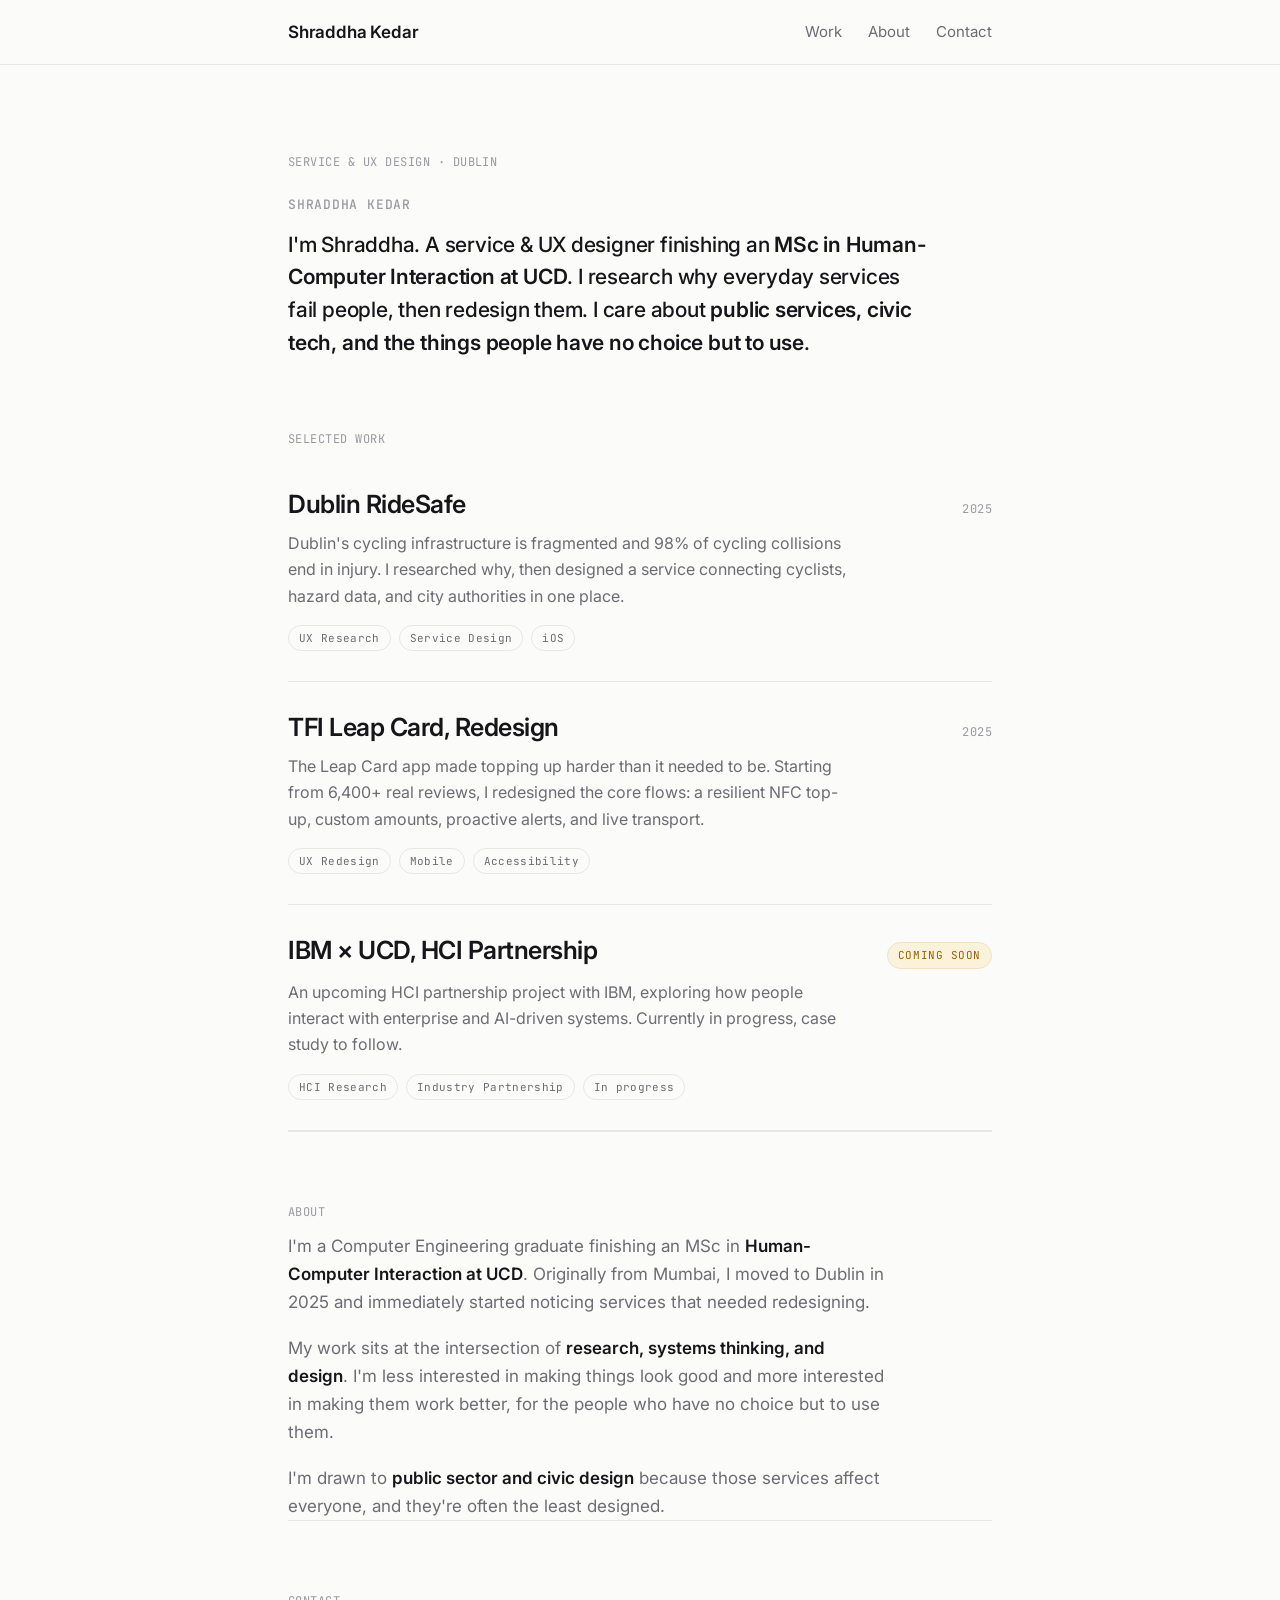
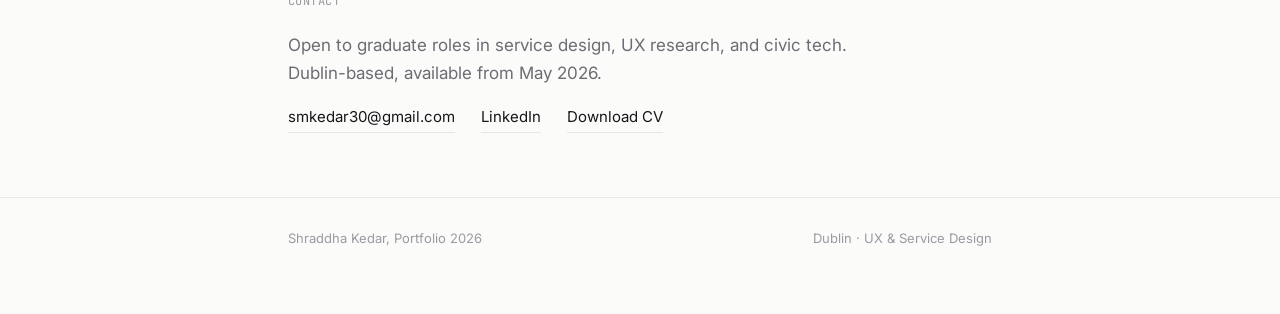
==== commit 9bf3db2f: "Add files via upload" ====
--- a/index.html
+++ b/index.html
@@ -1,1075 +1,195 @@
 <!DOCTYPE html>
 <html lang="en">
 <head>
-<meta charset="UTF-8"/>
-<meta name="viewport" content="width=device-width, initial-scale=1.0"/>
-<title>Shraddha Kedar — Service & UX Designer</title>
-<link rel="preconnect" href="https://fonts.googleapis.com"/>
-<link rel="preconnect" href="https://fonts.gstatic.com" crossorigin/>
-<link href="https://fonts.googleapis.com/css2?family=Cormorant+Garamond:ital,wght@0,300;0,400;0,500;0,600;0,700;1,300;1,400;1,500;1,600;1,700&family=DM+Sans:ital,wght@0,300;0,400;0,500;0,600;1,300&display=swap" rel="stylesheet"/>
+<meta charset="UTF-8" />
+<meta name="viewport" content="width=device-width, initial-scale=1.0" />
+<title>Shraddha Kedar</title>
+<meta name="description" content="Service &amp; UX designer based in Dublin. MSc HCI, UCD." />
+<link rel="preconnect" href="https://fonts.googleapis.com" />
+<link rel="preconnect" href="https://fonts.gstatic.com" crossorigin />
+<link href="https://fonts.googleapis.com/css2?family=Inter:wght@400;500;600&family=JetBrains+Mono:wght@400;500&display=swap" rel="stylesheet" />
 <style>
-/* ─── RESET ──────────────────────────────────────────────── */
-*,*::before,*::after{margin:0;padding:0;box-sizing:border-box;}
-html{scroll-behavior:smooth;font-size:16px;}
-body{font-family:'DM Sans',system-ui,sans-serif;background:#050505;color:#fff;overflow-x:hidden;-webkit-font-smoothing:antialiased;cursor:none;}
-img{max-width:100%;height:auto;display:block;}
-a{text-decoration:none;}
-
-/* ─── TOKENS ─────────────────────────────────────────────── */
-:root{
-  /* Accent — used sparingly, only for signal */
-  --g:  #00ff2a;
-  --gd: rgba(0,255,42,.55);
-  --gf: rgba(0,255,42,.06);
-  --gb: rgba(0,255,42,.14);
-  --gl: rgba(0,255,42,.08);
-  /* Teal — secondary accent */
-  --t:  #1a9e72;
-  --td: rgba(26,158,114,.5);
-  /* Neutrals */
-  --w:  #ffffff;
-  --w90:rgba(255,255,255,.90);
-  --w70:rgba(255,255,255,.70);
-  --w50:rgba(255,255,255,.50);
-  --w30:rgba(255,255,255,.30);
-  --w12:rgba(255,255,255,.12);
-  --w06:rgba(255,255,255,.06);
-  --w03:rgba(255,255,255,.03);
-  /* Surfaces */
-  --s0: #050505;
-  --s1: #090909;
-  --s2: #0d0d0d;
-  --s3: #111111;
-  --s4: #161616;
-  /* Layout */
-  --pad: clamp(24px,4.5vw,72px);
-  --max: 1200px;
-  /* Type */
-  --serif: 'Cormorant Garamond', Georgia, serif;
-  --sans:  'DM Sans', system-ui, sans-serif;
-  /* Easing */
-  --ease: cubic-bezier(.16,1,.3,1);
-  --ease-in: cubic-bezier(.4,0,1,1);
-  --ease-out: cubic-bezier(0,0,.2,1);
-}
-
-/* ─── CURSOR ─────────────────────────────────────────────── */
-#cur{position:fixed;top:0;left:0;width:10px;height:10px;background:var(--g);border-radius:50%;pointer-events:none;z-index:9999;transform:translate(-50%,-50%);transition:width .25s var(--ease),height .25s var(--ease),background .25s,opacity .3s;mix-blend-mode:exclusion;}
-#cur-ring{position:fixed;top:0;left:0;width:36px;height:36px;border:1px solid rgba(0,255,42,.4);border-radius:50%;pointer-events:none;z-index:9998;transform:translate(-50%,-50%);transition:transform .12s var(--ease),width .3s var(--ease),height .3s var(--ease),opacity .3s;opacity:.7;}
-body:hover #cur{opacity:1;}
-.cur-hover #cur{width:56px;height:56px;background:rgba(0,255,42,.15);}
-.cur-hover #cur-ring{width:0;height:0;opacity:0;}
-
-/* ─── PROGRESS BAR ───────────────────────────────────────── */
-#pb{position:fixed;top:0;left:0;height:1px;background:var(--g);z-index:9000;width:0%;transition:width .05s linear;transform-origin:left;}
-
-/* ─── NAV ─────────────────────────────────────────────────── */
-.nav{
-  position:fixed;top:0;left:0;right:0;z-index:800;
-  display:flex;align-items:center;justify-content:space-between;
-  padding:0 var(--pad);height:58px;
-  transition:background .4s,border-color .4s;
-}
-.nav.scrolled{background:rgba(5,5,5,.92);backdrop-filter:blur(24px);border-bottom:1px solid var(--w06);}
-.nav-logo{
-  font-family:var(--serif);font-weight:500;font-size:18px;letter-spacing:-.2px;
-  color:var(--w90);display:flex;align-items:center;gap:10px;
-}
-.logo-dot{width:6px;height:6px;border-radius:50%;background:var(--g);flex-shrink:0;
-  animation:dotPulse 3s ease-in-out infinite;}
-@keyframes dotPulse{0%,100%{transform:scale(1);opacity:.8;}50%{transform:scale(1.6);opacity:1;}}
-.nav-links{display:flex;gap:36px;list-style:none;align-items:center;}
-.nav-links a{
-  font-size:11.5px;font-weight:400;letter-spacing:.6px;text-transform:uppercase;
-  color:var(--w50);transition:color .2s;position:relative;
-}
-.nav-links a::after{
-  content:'';position:absolute;bottom:-2px;left:0;right:0;height:1px;
-  background:var(--g);transform:scaleX(0);transform-origin:left;transition:transform .3s var(--ease);
-}
-.nav-links a:hover{color:var(--w90);}
-.nav-links a:hover::after{transform:scaleX(1);}
-.nav-resume{
-  font-size:11px;font-weight:500;letter-spacing:.5px;text-transform:uppercase;
-  color:var(--g);background:transparent;
-  padding:7px 18px;border-radius:2px;
-  border:1px solid rgba(0,255,42,.45);
-  transition:background .25s,border-color .25s,color .25s,transform .15s;
-}
-.nav-resume:hover{
-  background:var(--g);color:#020a03;
-  border-color:var(--g);transform:translateY(-1px);
-}
-
-/* ─── HERO ────────────────────────────────────────────────── */
-.hero{
-  min-height:100svh;display:flex;flex-direction:row;
-  padding-top:58px;position:relative;overflow:hidden;align-items:stretch;
-}
-/* Layered atmospheric background */
-.hero-bg{
-  position:absolute;inset:0;z-index:0;
-  background:
-    radial-gradient(ellipse 50% 70% at 62% 55%, rgba(0,26,10,.85) 0%, transparent 62%),
-    radial-gradient(ellipse 35% 45% at 15% 40%, rgba(0,12,5,.5) 0%, transparent 55%),
-    #050505;
-}
-/* Animated grain texture */
-.hero-grain{
-  position:absolute;inset:-50%;z-index:1;width:200%;height:200%;
-  opacity:.035;pointer-events:none;
-  background-image:url("data:image/svg+xml,%3Csvg viewBox='0 0 512 512' xmlns='http://www.w3.org/2000/svg'%3E%3Cfilter id='n'%3E%3CfeTurbulence type='fractalNoise' baseFrequency='0.75' numOctaves='4' stitchTiles='stitch'/%3E%3C/filter%3E%3Crect width='100%25' height='100%25' filter='url(%23n)'/%3E%3C/svg%3E");
-  animation:grainShift 8s steps(1) infinite;
-}
-@keyframes grainShift{
-  0%{transform:translate(0,0);}12%{transform:translate(-3%,-4%);}25%{transform:translate(4%,2%);}
-  37%{transform:translate(-1%,5%);}50%{transform:translate(3%,-3%);}62%{transform:translate(-4%,1%);}
-  75%{transform:translate(1%,-5%);}87%{transform:translate(5%,3%);}100%{transform:translate(0,0);}
-}
-/* Subtle grid lines */
-.hero-grid{
-  position:absolute;inset:0;z-index:2;pointer-events:none;
-  background-image:
-    linear-gradient(rgba(0,255,42,.018) 1px,transparent 1px),
-    linear-gradient(90deg,rgba(0,255,42,.018) 1px,transparent 1px);
-  background-size:80px 80px;
-}
-/* Orbiting glow — stays near the photo */
-.hero-orb{
-  position:absolute;width:500px;height:500px;border-radius:50%;
-  background:radial-gradient(circle,rgba(0,255,42,.05) 0%,transparent 70%);
-  pointer-events:none;z-index:3;top:50%;right:5%;transform:translateY(-50%);
-  animation:orbFloat 10s ease-in-out infinite;
-}
-@keyframes orbFloat{0%,100%{transform:translateY(-50%) scale(1);}50%{transform:translateY(calc(-50% - 20px)) scale(1.08);}}
-
-/* Content — left side, fills naturally */
-.hero-content{
-  position:relative;z-index:10;
-  flex:0 0 auto;width:clamp(360px,52%,660px);
-  display:flex;flex-direction:column;justify-content:center;
-  padding:48px var(--pad) 48px var(--pad);
-}
-
-/* Kicker line */
-.h-kicker{
-  display:flex;align-items:center;gap:14px;
-  font-size:10.5px;font-weight:500;letter-spacing:3.5px;text-transform:uppercase;color:var(--gd);
-  margin-bottom:20px;
-  opacity:0;animation:lineIn .6s var(--ease) .1s forwards;
-}
-.h-kicker-line{width:32px;height:1px;background:var(--gd);}
-@keyframes lineIn{from{opacity:0;transform:translateX(-16px);}to{opacity:1;transform:translateX(0);}}
-
-/* BIG NAME */
-.h-name{
-  font-family:var(--serif);font-weight:600;line-height:.92;
-  letter-spacing:-2px;overflow:hidden;
-}
-.h-name-row{display:block;overflow:hidden;}
-.h-name-row span{
-  display:block;
-  font-size:clamp(56px,7vw,112px);
-  color:var(--w90);
-  opacity:0;transform:translateY(105%);
-  animation:slideUp .9s var(--ease) forwards;
-}
-.h-name-row:nth-child(1) span{animation-delay:.22s;}
-.h-name-row:nth-child(2) span{
-  font-style:italic;
-  color:transparent;
-  -webkit-text-stroke:1.5px rgba(0,255,42,.7);
-  animation-delay:.36s;
-}
-@keyframes slideUp{from{opacity:0;transform:translateY(105%);}to{opacity:1;transform:translateY(0);}}
-
-/* Role line */
-.h-role{
-  margin-top:18px;
-  font-family:var(--serif);font-size:clamp(15px,1.6vw,20px);font-weight:300;font-style:italic;
-  color:var(--w50);letter-spacing:.2px;
-  opacity:0;animation:fadeUp .8s var(--ease) .58s forwards;
-}
-/* Separator */
-.h-sep{width:32px;height:1px;background:var(--w12);margin:18px 0;opacity:0;animation:fadeUp .8s var(--ease) .7s forwards;}
-
-/* Body copy */
-.h-desc{
-  font-size:14px;font-weight:300;color:var(--w50);line-height:1.85;max-width:420px;
-  opacity:0;animation:fadeUp .8s var(--ease) .78s forwards;
-}
-.h-desc strong{font-weight:500;color:var(--w70);}
-
-/* CTAs */
-.h-cta{
-  display:flex;gap:12px;margin-top:24px;align-items:center;flex-wrap:wrap;
-  opacity:0;animation:fadeUp .8s var(--ease) .92s forwards;
-}
-.btn-p{
-  display:inline-flex;align-items:center;gap:9px;
-  padding:12px 26px;border-radius:2px;
-  background:var(--g);color:#020a03;
-  font-family:var(--sans);font-size:12px;font-weight:600;letter-spacing:.5px;text-transform:uppercase;
-  position:relative;overflow:hidden;transition:transform .2s var(--ease);
-}
-.btn-p::before{
-  content:'';position:absolute;inset:0;
-  background:rgba(0,0,0,.15);
-  transform:translateX(-102%);transition:transform .4s var(--ease);
-}
-.btn-p:hover::before{transform:translateX(0);}
-.btn-p:hover{transform:translateY(-2px);}
-.btn-p svg{width:13px;height:13px;transition:transform .3s var(--ease);}
-.btn-p:hover svg{transform:translateX(4px);}
-.btn-o{
-  display:inline-flex;align-items:center;gap:9px;
-  padding:12px 26px;border-radius:2px;
-  border:1px solid var(--w12);color:var(--w50);
-  font-family:var(--sans);font-size:12px;font-weight:400;letter-spacing:.5px;text-transform:uppercase;
-  transition:border-color .3s,color .3s,transform .2s var(--ease);
-}
-.btn-o:hover{border-color:var(--w30);color:var(--w90);transform:translateY(-2px);}
-
-/* Meta bar */
-.h-meta{
-  display:flex;gap:0;margin-top:28px;padding-top:18px;border-top:1px solid var(--w06);
-  opacity:0;animation:fadeUp .8s var(--ease) 1.06s forwards;
-}
-.hm{padding-right:20px;border-right:1px solid var(--w06);margin-right:20px;}
-.hm:last-child{border-right:none;margin-right:0;padding-right:0;}
-.hm-l{font-size:9px;font-weight:500;letter-spacing:2.5px;text-transform:uppercase;color:var(--gd);margin-bottom:3px;}
-.hm-v{font-size:12px;font-weight:400;color:var(--w60);}
-
-/* Scroll cue */
-.h-scroll{
-  display:flex;align-items:center;gap:10px;margin-top:24px;
-  opacity:0;animation:fadeUp .8s var(--ease) 1.2s forwards;
-}
-.scroll-pill{
-  width:1px;height:36px;background:linear-gradient(to bottom,rgba(0,255,42,.5),transparent);
-  animation:scrollBounce 2.5s ease-in-out infinite;
-}
-@keyframes scrollBounce{0%,100%{transform:scaleY(1);}50%{transform:scaleY(.6);}}
-.scroll-label{font-size:9px;font-weight:500;letter-spacing:3.5px;text-transform:uppercase;color:var(--w30);}
-
-@keyframes fadeUp{from{opacity:0;transform:translateY(18px);}to{opacity:1;transform:translateY(0);}}
-
-/* ─── PHOTO PANEL ────────────────────────────────────────── */
-/* Sits flush right next to content — no column gap */
-.hero-photo{
-  position:relative;z-index:10;
-  flex:1 1 auto;
-  display:flex;align-items:stretch;
-  overflow:hidden;
-  opacity:0;animation:photoReveal 1.1s var(--ease) .45s forwards;
-  max-width:460px;
-}
-@keyframes photoReveal{
-  from{opacity:0;clip-path:inset(0 0 100% 0);}
-  to{opacity:1;clip-path:inset(0 0 0% 0);}
-}
-.hero-photo img{
-  width:100%;height:100%;
-  object-fit:cover;
-  object-position:center 10%;
-  display:block;
-  filter:saturate(.9) brightness(.95);
-}
-/* Left-side fade blends photo into the content column */
-.hero-photo::before{
-  content:'';position:absolute;inset:0;z-index:2;pointer-events:none;
-  background:linear-gradient(to right,var(--s0) 0%,rgba(5,5,5,.4) 14%,transparent 36%);
-}
-/* Bottom fade */
-.hero-photo::after{
-  content:'';position:absolute;bottom:0;left:0;right:0;height:12%;z-index:3;
-  background:linear-gradient(to top,var(--s0) 0%,transparent 100%);pointer-events:none;
-}
-.hero-photo-accent{
-  position:absolute;top:0;left:0;z-index:4;
-  width:2px;height:64px;background:var(--g);
-  opacity:0;animation:fadeUp .6s var(--ease) 1.3s forwards;
-}
-
-/* Stats badge — bottom left of photo, overlapping content column slightly */
-.photo-stat{
-  position:absolute;bottom:48px;left:24px;z-index:20;
-  background:rgba(5,5,5,.88);backdrop-filter:blur(16px);
-  border:1px solid var(--w06);border-left:2px solid var(--g);
-  padding:14px 18px;
-  opacity:0;animation:statSlide .7s var(--ease) 1.4s forwards;
-}
-@keyframes statSlide{from{opacity:0;transform:translateX(-20px);}to{opacity:1;transform:translateX(0);}}
-.ps-l{font-size:9px;font-weight:500;letter-spacing:2.5px;text-transform:uppercase;color:var(--gd);margin-bottom:3px;}
-.ps-v{font-size:16px;font-weight:500;font-family:var(--serif);color:var(--w90);}
-
-/* ─── DIVIDER ────────────────────────────────────────────── */
-.div{height:1px;background:linear-gradient(to right,transparent,var(--w06) 30%,var(--w06) 70%,transparent);}
-
-/* ─── SHARED SECTION ─────────────────────────────────────── */
-section{padding:clamp(48px,6vw,80px) var(--pad);}
-.wrap{max-width:var(--max);margin:0 auto;}
-.eyebrow{
-  display:inline-flex;align-items:center;gap:12px;
-  font-size:10px;font-weight:500;letter-spacing:3px;text-transform:uppercase;color:var(--gd);
-  margin-bottom:10px;
-}
-.ey-line{width:22px;height:1px;background:var(--gd);}
-.sec-h{
-  font-family:var(--serif);font-weight:600;
-  font-size:clamp(28px,3.5vw,52px);line-height:1.05;letter-spacing:-.4px;
-  color:var(--w90);
-}
-.sec-h em{font-style:italic;color:var(--g);-webkit-text-stroke:0;}
-.sec-sub{font-size:13.5px;font-weight:300;color:var(--w50);line-height:1.85;margin-top:10px;max-width:560px;}
-
-/* ─── WORK SECTION ───────────────────────────────────────── */
-.work-sec{background:var(--s1);}
-.work-header{display:flex;justify-content:space-between;align-items:flex-end;margin-bottom:36px;flex-wrap:wrap;gap:16px;}
-.work-count{font-family:var(--serif);font-size:clamp(60px,9vw,120px);font-weight:300;color:var(--w06);line-height:1;letter-spacing:-4px;align-self:flex-start;margin-top:-6px;user-select:none;}
-
-/* Case study cards — editorial layout */
-.cs-list{display:flex;flex-direction:column;gap:2px;}
-
-.cs-item{
-  display:grid;grid-template-columns:52px 1fr 340px;gap:0;
-  background:var(--s2);border:1px solid transparent;
-  transition:border-color .4s,background .4s;
-  position:relative;overflow:hidden;
-  cursor:none;
-}
-.cs-item:hover{border-color:var(--w06);background:var(--s3);}
-.cs-item::before{
-  content:'';position:absolute;top:0;left:0;bottom:0;width:2px;
-  background:var(--g);transform:scaleY(0);transform-origin:bottom;
-  transition:transform .5s var(--ease);
-}
-.cs-item:nth-child(2)::before{background:var(--t);}
-.cs-item:hover::before{transform:scaleY(1);}
-
-/* Number column */
-.cs-num-col{
-  display:flex;align-items:flex-start;justify-content:center;padding-top:32px;
-  border-right:1px solid var(--w06);
-}
-.cs-n{
-  font-family:var(--serif);font-size:12px;font-weight:400;color:var(--w30);letter-spacing:1px;
-  writing-mode:vertical-lr;transform:rotate(180deg);
-}
-
-/* Content column */
-.cs-content{padding:32px 36px;}
-.cs-tag{
-  display:inline-flex;align-items:center;gap:7px;
-  font-size:10px;font-weight:500;letter-spacing:2.5px;text-transform:uppercase;color:var(--gd);
-  margin-bottom:12px;
-}
-.cs-item:nth-child(2) .cs-tag{color:var(--td);}
-.cs-tag-dot{width:5px;height:5px;border-radius:50%;background:var(--g);flex-shrink:0;}
-.cs-item:nth-child(2) .cs-tag-dot{background:var(--t);}
-.cs-title{
-  font-family:var(--serif);font-weight:600;
-  font-size:clamp(22px,2.4vw,36px);line-height:1.08;letter-spacing:-.3px;
-  color:var(--w90);margin-bottom:10px;
-}
-.cs-desc{font-size:13.5px;font-weight:300;color:var(--w50);line-height:1.82;max-width:460px;margin-bottom:20px;}
-
-/* Impact metrics */
-.cs-metrics{display:flex;gap:24px;margin-bottom:20px;flex-wrap:wrap;}
-.cs-metric{border-left:1px solid var(--w12);padding-left:12px;}
-.cm-n{
-  font-family:var(--serif);font-size:22px;font-weight:500;color:var(--w90);line-height:1;
-  display:block;margin-bottom:2px;
-}
-.cm-l{font-size:10px;font-weight:400;color:var(--w40);letter-spacing:.3px;}
-.cs-item:nth-child(1) .cm-n{color:rgba(0,255,42,.85);}
-.cs-item:nth-child(2) .cm-n{color:var(--t);}
-
-.cs-methods{display:flex;flex-wrap:wrap;gap:5px;margin-bottom:24px;}
-.cs-method{
-  font-size:10.5px;font-weight:400;color:var(--w40);
-  border:1px solid var(--w06);padding:3px 10px;border-radius:1px;
-  transition:border-color .2s,color .2s;
-}
-.cs-item:hover .cs-method{border-color:var(--w12);color:var(--w60);}
-
-.cs-cta{
-  display:inline-flex;align-items:center;gap:10px;
-  font-size:11px;font-weight:500;letter-spacing:.5px;text-transform:uppercase;
-  color:var(--gd);transition:gap .25s var(--ease),color .2s;
-}
-.cs-item:nth-child(2) .cs-cta{color:var(--td);}
-.cs-item:hover .cs-cta{gap:16px;color:var(--g);}
-.cs-item:nth-child(2):hover .cs-cta{color:var(--t);}
-.cs-cta svg{width:14px;height:14px;flex-shrink:0;transition:transform .25s var(--ease);}
-.cs-item:hover .cs-cta svg{transform:translateX(4px);}
-
-/* Visual column */
-.cs-visual{position:relative;overflow:hidden;min-height:280px;}
-.cs-vis-bg{
-  position:absolute;inset:0;
-  transition:transform .8s var(--ease);
-}
-.cs-item:hover .cs-vis-bg{transform:scale(1.04);}
-
-.vis-green{background:linear-gradient(135deg,#030b05 0%,#061209 40%,#091e10 100%);}
-.vis-teal{background:linear-gradient(135deg,#030a0e 0%,#040f17 40%,#071a28 100%);}
-
-/* Floating phone in visual col */
-.vis-phones{
-  position:absolute;inset:0;display:flex;align-items:center;justify-content:center;gap:14px;
-}
-.vp{
-  width:76px;height:148px;border-radius:12px;
-  border:1.5px solid rgba(255,255,255,.1);background:#0a0a0a;
-  overflow:hidden;position:relative;
-  box-shadow:0 20px 60px rgba(0,0,0,.6);
-  transition:transform .6s var(--ease);
-}
-.vp::before{content:'';position:absolute;top:7px;left:50%;transform:translateX(-50%);width:22px;height:3px;background:rgba(255,255,255,.1);border-radius:2px;}
-.vp.vp1{transform:rotate(-5deg) translateY(12px);}
-.vp.vp2{transform:rotate(2deg) translateY(-4px);z-index:2;}
-.vp.vp3{transform:rotate(-2deg) translateY(8px);}
-.cs-item:hover .vp.vp1{transform:rotate(-3deg) translateY(6px);}
-.cs-item:hover .vp.vp2{transform:rotate(1deg) translateY(-8px);}
-.cs-item:hover .vp.vp3{transform:rotate(-1deg) translateY(2px);}
-.vp-s{position:absolute;inset:13px 4px 4px;border-radius:5px;overflow:hidden;display:flex;flex-direction:column;gap:4px;padding:6px;}
-.vp-s.gs{background:#071209;}
-.vp-s.ts{background:#060e17;}
-.vp-bar{height:3px;border-radius:2px;width:70%;}
-.vp-bar.gb{background:rgba(0,255,42,.35);}
-.vp-bar.tb{background:rgba(26,158,114,.35);}
-.vp-bar.w{background:rgba(255,255,255,.08);width:100%;}
-.vp-bar.w2{background:rgba(255,255,255,.08);width:50%;}
-.vp-circle{width:24px;height:24px;border-radius:50%;margin:4px auto;}
-.vp-circle.gc{background:rgba(0,255,42,.15);border:1px solid rgba(0,255,42,.25);}
-.vp-circle.tc{background:rgba(26,158,114,.15);border:1px solid rgba(26,158,114,.25);}
-
-/* Vis overlay text */
-.vis-overlay{
-  position:absolute;bottom:24px;left:24px;right:24px;
-  display:flex;justify-content:space-between;align-items:flex-end;
-}
-.vo-label{
-  font-size:9.5px;font-weight:500;letter-spacing:2px;text-transform:uppercase;
-  color:rgba(255,255,255,.25);
-}
-.vo-year{font-family:var(--serif);font-size:32px;font-weight:300;color:rgba(255,255,255,.07);line-height:1;}
-
-/* ─── ABOUT ──────────────────────────────────────────────── */
-.about-sec{background:var(--s0);}
-
-/* Top row: bio left, timeline right */
-.about-layout{
-  display:grid;grid-template-columns:1fr 1fr;
-  gap:clamp(28px,4vw,64px);margin-top:40px;align-items:start;
-}
-
-/* Bio text */
-.about-intro{
-  font-size:clamp(15px,1.5vw,18px);font-family:var(--serif);
-  font-weight:300;font-style:italic;color:var(--w70);line-height:1.65;margin-bottom:18px;
-}
-.about-body p{font-size:13.5px;font-weight:300;color:var(--w40);line-height:1.9;margin-bottom:12px;}
-.about-body p:last-of-type{margin-bottom:0;}
-.about-body strong{font-weight:500;color:rgba(255,255,255,.65);}
-
-/* ── Skill matrix — full-width strip below bio+timeline ── */
-.skill-section{
-  margin-top:clamp(32px,4vw,52px);padding-top:clamp(28px,3vw,44px);
-  border-top:1px solid var(--w06);
-}
-.skill-section-head{
-  display:flex;align-items:baseline;justify-content:space-between;margin-bottom:20px;
-}
-.skill-section-title{
-  font-family:var(--serif);font-size:clamp(20px,2.4vw,30px);font-weight:500;
-  color:var(--w90);letter-spacing:-.2px;
-}
-.skill-section-title em{font-style:italic;color:var(--g);}
-.skill-section-note{font-size:12px;font-weight:300;color:var(--w30);}
-
-/* 4-column card grid */
-.skill-grid{
-  display:grid;
-  grid-template-columns:repeat(4,1fr);
-  gap:1px;background:var(--w06);
-}
-.skill-card{
-  background:var(--s1);padding:22px 20px 26px;
-  position:relative;overflow:hidden;
-  transition:background .3s;
-}
-.skill-card:hover{background:var(--s2);}
-.skill-card::before{
-  content:'';position:absolute;top:0;left:0;right:0;height:2px;
-  transform:scaleX(0);transform-origin:left;transition:transform .4s var(--ease);
-}
-.skill-card:nth-child(1)::before{background:linear-gradient(to right,var(--g),transparent);}
-.skill-card:nth-child(2)::before{background:linear-gradient(to right,rgba(0,255,42,.6),transparent);}
-.skill-card:nth-child(3)::before{background:linear-gradient(to right,var(--t),transparent);}
-.skill-card:nth-child(4)::before{background:linear-gradient(to right,rgba(26,158,114,.7),transparent);}
-.skill-card:hover::before{transform:scaleX(1);}
-
-.sc-label{
-  font-size:9px;font-weight:600;letter-spacing:2.5px;text-transform:uppercase;
-  color:var(--w30);margin-bottom:14px;display:block;
-}
-.sc-tags{display:flex;flex-direction:column;gap:8px;}
-.sc-tag{
-  font-size:12.5px;font-weight:400;color:var(--w60);
-  display:flex;align-items:center;gap:9px;
-  transition:color .2s;
-}
-.sc-tag::before{
-  content:'';width:3px;height:3px;border-radius:50%;
-  background:var(--w12);flex-shrink:0;transition:background .2s;
-}
-.skill-card:hover .sc-tag{color:var(--w80,rgba(255,255,255,.8));}
-.skill-card:nth-child(1):hover .sc-tag::before,
-.skill-card:nth-child(2):hover .sc-tag::before{background:rgba(0,255,42,.5);}
-.skill-card:nth-child(3):hover .sc-tag::before,
-.skill-card:nth-child(4):hover .sc-tag::before{background:rgba(26,158,114,.5);}
-
-@media(max-width:860px){
-  .skill-grid{grid-template-columns:repeat(2,1fr);}
-  .about-layout{grid-template-columns:1fr;}
-}
-
-.about-right{display:flex;flex-direction:column;gap:0;}
-.timeline-item{
-  padding:20px 20px 20px 0;border-bottom:1px solid var(--w06);
-  display:grid;grid-template-columns:72px 1fr;gap:16px;
-  transition:background .3s;
-}
-.timeline-item:last-child{border-bottom:none;}
-.timeline-item:hover{background:var(--w03);}
-.tl-year{font-size:10px;font-weight:500;letter-spacing:1.5px;text-transform:uppercase;color:var(--w30);padding-top:2px;}
-.tl-type{font-size:9px;font-weight:500;letter-spacing:2px;text-transform:uppercase;margin-bottom:3px;}
-.tl-type.edu{color:var(--gd);}
-.tl-type.exp{color:var(--td);}
-.tl-title{font-family:var(--serif);font-size:16px;font-weight:500;color:var(--w90);margin-bottom:1px;}
-.tl-sub{font-size:12px;font-weight:300;color:var(--w40);}
-.tl-note{font-size:11px;font-weight:500;color:var(--t);margin-top:3px;}
-
-/* ─── CONTACT ────────────────────────────────────────────── */
-.contact-sec{
-  background:var(--s1);
-  display:grid;grid-template-columns:1fr 1fr;gap:clamp(40px,6vw,96px);
-  align-items:center;
-}
-.contact-sec .wrap{display:contents;}
-.contact-left{padding:clamp(48px,6vw,80px) var(--pad) clamp(48px,6vw,80px) calc(var(--pad) + (100vw - var(--max)) / 2);
-  max-width:calc(var(--max)/2 + var(--pad));margin-left:auto;}
-.contact-right{
-  padding:clamp(48px,6vw,80px) calc(var(--pad) + (100vw - var(--max)) / 2) clamp(48px,6vw,80px) var(--pad);
-  border-left:1px solid var(--w06);
-}
-.contact-big{
-  font-family:var(--serif);font-weight:300;font-style:italic;
-  font-size:clamp(28px,3.5vw,52px);line-height:1.08;letter-spacing:-.4px;
-  color:var(--w90);margin-bottom:16px;
-}
-.contact-big em{color:var(--g);font-style:italic;}
-.contact-sub{font-size:13px;font-weight:300;color:var(--w40);line-height:1.85;max-width:400px;margin-bottom:24px;}
-.c-links{display:flex;flex-direction:column;gap:2px;}
-.c-link-item{
-  display:flex;align-items:center;justify-content:space-between;
-  padding:16px 20px;border:1px solid var(--w06);
-  color:var(--w60);font-size:13px;font-weight:400;
-  transition:border-color .3s,color .3s,background .3s,transform .2s var(--ease);
-  position:relative;overflow:hidden;
-}
-.c-link-item::before{
-  content:'';position:absolute;left:0;top:0;bottom:0;width:2px;
-  background:var(--g);transform:scaleY(0);transform-origin:bottom;transition:transform .4s var(--ease);
-}
-.c-link-item:hover{border-color:var(--w12);color:var(--w90);transform:translateX(4px);background:var(--w03);}
-.c-link-item:hover::before{transform:scaleY(1);}
-.c-link-arrow{width:14px;height:14px;flex-shrink:0;transition:transform .3s var(--ease);}
-.c-link-item:hover .c-link-arrow{transform:translate(3px,-3px);}
-
-/* Right col availability */
-.avail-block{
-  font-family:var(--serif);font-size:clamp(22px,3vw,40px);font-weight:300;font-style:italic;
-  color:var(--w20);line-height:1.2;margin-bottom:20px;
-}
-.avail-block strong{font-weight:600;color:var(--w80,rgba(255,255,255,.8));font-style:normal;}
-.avail-note{font-size:12px;font-weight:400;color:var(--w30);letter-spacing:.3px;line-height:1.75;}
-.avail-dot{display:inline-block;width:7px;height:7px;border-radius:50%;background:var(--g);margin-right:8px;
-  animation:dotPulse 2s ease-in-out infinite;}
-
-/* ─── FOOTER ─────────────────────────────────────────────── */
-footer{
-  background:var(--s0);border-top:1px solid var(--w06);
-  padding:24px var(--pad);
-  display:flex;align-items:center;justify-content:space-between;
-  font-size:11px;font-weight:300;color:var(--w30);
-}
-footer span em{font-style:normal;color:var(--w50);}
-
-/* ─── SCROLL REVEALS ─────────────────────────────────────── */
-.reveal{
-  opacity:0;transform:translateY(24px);
-  transition:opacity .75s var(--ease),transform .75s var(--ease);
-}
-.reveal.vis{opacity:1;transform:translateY(0);}
-.reveal-left{opacity:0;transform:translateX(-28px);transition:opacity .75s var(--ease),transform .75s var(--ease);}
-.reveal-left.vis{opacity:1;transform:translateX(0);}
-.reveal-right{opacity:0;transform:translateX(28px);transition:opacity .75s var(--ease),transform .75s var(--ease);}
-.reveal-right.vis{opacity:1;transform:translateX(0);}
-.sd1{transition-delay:.07s;}.sd2{transition-delay:.14s;}.sd3{transition-delay:.21s;}
-.sd4{transition-delay:.28s;}.sd5{transition-delay:.35s;}
-
-/* ─── RESPONSIVE ─────────────────────────────────────────── */
-@media(max-width:1000px){
-  .hero{flex-direction:column-reverse;align-items:stretch;}
-  .hero-content{width:100%;padding:40px var(--pad) 48px;}
-  .hero-photo{max-width:100%;height:56vw;flex:none;}
-  .hero-photo img{object-position:center 20%;}
-  .cs-item{grid-template-columns:40px 1fr;}
-  .cs-visual{display:none;}
-  .about-layout{grid-template-columns:1fr;}
-  .contact-sec{grid-template-columns:1fr;}
-  .contact-right{border-left:none;border-top:1px solid var(--w06);}
-  .nav-links li:not(:last-child){display:none;}
-}
-@media(max-width:600px){
-  .h-name-row span{letter-spacing:-3px;}
-  .cs-num-col{display:none;}
-  .cs-item{grid-template-columns:1fr;}
-  .cs-content{padding:28px 24px;}
-}
-
-/* ─── REDUCED MOTION ─────────────────────────────────────── */
-@media(prefers-reduced-motion:reduce){
-  *,*::before,*::after{animation-duration:.001ms!important;animation-iteration-count:1!important;transition-duration:.001ms!important;}
-  .hero-grain,.hero-orb{display:none;}
-}
+  :root{--ink:#16161a;--muted:#6c6c74;--faint:#9a9aa2;--line:#e7e7e4;
+    --bg:#fbfbf9;--panel:#f3f3ef;--accent:#1f4ed8;--maxw:760px;}
+  *{box-sizing:border-box;margin:0;padding:0}
+  html{scroll-behavior:smooth}
+  body{background:var(--bg);color:var(--ink);font-family:"Inter",-apple-system,BlinkMacSystemFont,sans-serif;
+    font-size:17px;line-height:1.65;-webkit-font-smoothing:antialiased}
+  .wrap{max-width:var(--maxw);margin:0 auto;padding:0 28px}
+  a{color:inherit;text-decoration:none}
+  .mono{font-family:"JetBrains Mono",ui-monospace,monospace;font-size:12px;letter-spacing:.04em;text-transform:uppercase;color:var(--faint)}
+  nav.top{border-bottom:1px solid var(--line);background:rgba(251,251,249,.85);backdrop-filter:saturate(180%) blur(8px);position:sticky;top:0;z-index:10}
+  nav.top .wrap{display:flex;align-items:center;justify-content:space-between;height:64px}
+  .brand{font-weight:600;letter-spacing:-.01em}
+  .navlinks{display:flex;gap:26px;font-size:15px}
+  .navlinks a{color:var(--muted);transition:color .18s ease}
+  .navlinks a:hover{color:var(--ink)}
+  .hero{padding:76px 0 0}
+  .hero .eyebrow{margin-bottom:20px}
+  h1{font-size:46px;font-weight:600;letter-spacing:-.03em;line-height:1.04}
+  .hero .lead{font-size:20px;color:var(--muted);max-width:600px;margin-top:22px;line-height:1.5}
+  .coverimg{width:100%;border:1px solid var(--line);border-radius:14px;display:block;margin:44px 0 8px}
+  .showcase{display:grid;grid-template-columns:repeat(3,1fr);gap:14px;margin:44px 0 8px}
+  .showcase img{width:100%;border:1px solid var(--line);border-radius:14px;display:block;background:#fff}
+  .meta{display:grid;grid-template-columns:repeat(3,1fr);gap:24px;padding:34px 0;border-bottom:1px solid var(--line)}
+  .meta h4{font-family:"JetBrains Mono",monospace;font-size:11px;letter-spacing:.06em;text-transform:uppercase;color:var(--faint);font-weight:500;margin-bottom:10px}
+  .meta ul{list-style:none}.meta li{font-size:15px;color:var(--ink);padding:1px 0}
+  section.block{padding:52px 0 0}
+  .block h2{font-size:13px;font-family:"JetBrains Mono",monospace;letter-spacing:.06em;text-transform:uppercase;color:var(--accent);font-weight:500;margin-bottom:18px}
+  .block h3{font-size:27px;font-weight:600;letter-spacing:-.02em;line-height:1.15;margin-bottom:18px}
+  .block p{color:#33333a;margin-bottom:18px;max-width:640px}
+  .block p b{color:var(--ink);font-weight:600}.block p:last-child{margin-bottom:0}
+  .stats{display:grid;gap:18px;margin:8px 0}
+  .stats.s4{grid-template-columns:repeat(4,1fr)}.stats.s3{grid-template-columns:repeat(3,1fr)}
+  .stat .n{font-size:30px;font-weight:600;letter-spacing:-.02em}
+  .stat .l{font-size:13px;color:var(--muted);line-height:1.35;margin-top:4px}
+  .cards{display:grid;gap:14px;margin-top:8px}
+  .grid2{display:grid;grid-template-columns:1fr 1fr;gap:14px;margin-top:8px}
+  .card{border:1px solid var(--line);border-radius:12px;padding:20px 22px;background:#fff}
+  .card .kicker{font-family:"JetBrains Mono",monospace;font-size:11px;letter-spacing:.05em;text-transform:uppercase;color:var(--accent);margin-bottom:8px;display:flex;justify-content:space-between}
+  .card .kicker .imp{color:var(--faint)}
+  .card h5{font-size:18px;font-weight:600;letter-spacing:-.01em;margin-bottom:6px}
+  .card p{font-size:15px;color:var(--muted);margin:0;max-width:none}
+  .duo{display:grid;grid-template-columns:1fr 1fr;gap:16px;margin-top:8px}
+  .duo img{width:100%;border:1px solid var(--line);border-radius:12px;display:block;background:#fff}
+  .gallery{display:grid;grid-template-columns:repeat(auto-fit,minmax(140px,1fr));gap:14px;margin-top:8px}
+  .gallery.wide{grid-template-columns:1fr;gap:18px}
+  .gallery figure{margin:0}
+  .gallery img{width:100%;border:1px solid var(--line);border-radius:12px;display:block;background:#fff}
+  .gallery figcaption{font-size:12px;color:var(--faint);text-align:center;margin-top:8px;font-family:"JetBrains Mono",monospace;letter-spacing:.03em}
+  .tallwrap{display:flex;justify-content:center;margin-top:18px}
+  .tallwrap figure{margin:0;max-width:440px;width:100%}
+  .tallwrap img{width:100%;border:1px solid var(--line);border-radius:12px;display:block}
+  .tallwrap figcaption{font-size:12px;color:var(--faint);text-align:center;margin-top:8px;font-family:"JetBrains Mono",monospace;letter-spacing:.03em}
+  .personas{display:grid;grid-template-columns:1fr 1fr;gap:16px;margin-top:8px}
+  .persona{border:1px solid var(--line);border-radius:14px;padding:22px;background:#fff}
+  .persona-head{display:flex;align-items:center;gap:14px;margin-bottom:14px}
+  .persona-head img{width:52px;height:52px;border-radius:50%;object-fit:cover;border:1px solid var(--line);background:var(--panel)}
+  .persona-head h5{font-size:19px;font-weight:600;letter-spacing:-.01em}
+  .persona-head .role{font-size:13px;color:var(--muted)}
+  .persona .facts{font-size:13px;color:var(--muted);margin-bottom:16px;line-height:1.55}
+  .persona .gf{display:grid;grid-template-columns:1fr 1fr;gap:14px}
+  .persona .gf h6{font-family:"JetBrains Mono",monospace;font-size:10px;letter-spacing:.05em;text-transform:uppercase;color:var(--faint);margin-bottom:6px}
+  .persona .gf ul{list-style:none}.persona .gf li{font-size:13px;color:#33333a;padding:2px 0}
+  .tablewrap{overflow-x:auto;margin-top:8px;border:1px solid var(--line);border-radius:12px}
+  table{border-collapse:collapse;width:100%;font-size:14px;min-width:520px}
+  th,td{padding:12px 14px;text-align:left;border-bottom:1px solid var(--line);vertical-align:top}
+  thead th{font-family:"JetBrains Mono",monospace;font-size:11px;letter-spacing:.04em;text-transform:uppercase;color:var(--muted);font-weight:500;background:var(--panel)}
+  tbody tr:last-child td{border-bottom:none}
+  td.yes{color:#1a7f48;font-weight:600}td.no{color:#b23b3b}
+  td:first-child{font-weight:500;color:var(--ink)}
+  td .sub{display:block;color:var(--faint);font-size:12px;margin-top:3px}
+  .twocol{display:grid;grid-template-columns:1fr 1fr;gap:16px;margin-top:8px}
+  .col{border:1px solid var(--line);border-radius:12px;padding:20px 22px;background:#fff}
+  .col h5{font-size:13px;font-family:"JetBrains Mono",monospace;letter-spacing:.05em;text-transform:uppercase;margin-bottom:14px}
+  .col.good h5{color:#1a7f48}.col.fix h5{color:#b23b3b}
+  .col ul{list-style:none}
+  .col li{font-size:15px;color:var(--muted);padding-left:18px;position:relative;margin-bottom:10px;line-height:1.45}
+  .col li:last-child{margin-bottom:0}
+  .col li::before{content:"";position:absolute;left:0;top:9px;width:6px;height:6px;border-radius:50%}
+  .col.good li::before{background:#1a7f48}.col.fix li::before{background:#b23b3b}
+  blockquote{border-left:2px solid var(--accent);padding:6px 0 6px 24px;margin:8px 0 0;font-size:22px;line-height:1.45;letter-spacing:-.01em;color:var(--ink);max-width:640px}
+  blockquote cite{display:block;font-style:normal;font-size:14px;color:var(--faint);margin-top:14px;font-family:"JetBrains Mono",monospace;letter-spacing:.03em}
+  .rule{height:1px;background:var(--line);margin:56px 0 0}
+  .projnav{padding:56px 0 0}
+  .projnav .row{display:flex;flex-wrap:wrap;gap:10px;margin-top:18px}
+  .projnav a{font-size:14px;border:1px solid var(--line);border-radius:999px;padding:7px 14px;color:var(--muted);transition:all .18s ease}
+  .projnav a:hover{border-color:var(--accent);color:var(--accent)}
+  .projnav a.current{background:var(--ink);color:#fff;border-color:var(--ink)}
+  footer{margin-top:64px;border-top:1px solid var(--line);padding:30px 0 64px}
+  footer .wrap{display:flex;justify-content:space-between;flex-wrap:wrap;gap:10px}
+  footer span{font-size:13px;color:var(--faint)}
+  a:focus-visible{outline:2px solid var(--accent);outline-offset:3px;border-radius:3px}
+  /* index work list */
+  .intro{padding:88px 0 8px}
+  .intro h1.t{font-size:21px;font-weight:500;line-height:1.55;letter-spacing:-.01em;max-width:640px}
+  .intro h1.t b{font-weight:600}
+  .lead-name{display:block;font-size:13px;font-family:"JetBrains Mono",monospace;text-transform:uppercase;letter-spacing:.06em;color:var(--faint);margin-bottom:14px}
+  .sec-label{padding-top:64px;margin-bottom:8px;border-top:1px solid var(--line)}
+  .sec-label.first{border-top:none;padding-top:56px}
+  .project{display:block;padding:30px 0;border-bottom:1px solid var(--line)}
+  .project-top{display:flex;align-items:baseline;justify-content:space-between;gap:18px}
+  .project h2{font-size:25px;font-weight:600;letter-spacing:-.02em;line-height:1.2;transition:color .18s ease}
+  .project h2 .arrow{display:inline-block;margin-left:4px;transform:translateX(-4px);opacity:0;transition:transform .22s ease,opacity .22s ease}
+  a.project:hover h2{color:var(--accent)}
+  a.project:hover h2 .arrow{transform:translateX(2px);opacity:1}
+  .project p.desc{color:var(--muted);font-size:16px;margin-top:10px;max-width:560px}
+  .tags{margin-top:16px;display:flex;flex-wrap:wrap;gap:8px}
+  .tag{font-family:"JetBrains Mono",monospace;font-size:11px;letter-spacing:.03em;color:var(--muted);border:1px solid var(--line);border-radius:999px;padding:3px 10px}
+  .project.upcoming{cursor:default}
+  .soon{font-family:"JetBrains Mono",monospace;font-size:11px;letter-spacing:.05em;text-transform:uppercase;color:#946200;background:#fbf2dc;border:1px solid #f0e2bd;border-radius:999px;padding:3px 10px}
+  .about p,.contact p{color:var(--muted);max-width:600px;margin-bottom:18px}
+  .about p b{color:var(--ink);font-weight:600}.about p:last-child{margin-bottom:0}
+  .contact .crow{display:flex;flex-wrap:wrap;gap:14px 26px;margin-top:18px;font-size:15px}
+  .contact .crow a{color:var(--ink);border-bottom:1px solid var(--line);padding-bottom:2px;transition:border-color .18s,color .18s}
+  .contact .crow a:hover{border-color:var(--accent);color:var(--accent)}
+  @media (max-width:680px){
+    h1{font-size:34px}.hero .lead{font-size:18px}
+    .meta{grid-template-columns:1fr;gap:20px}
+    .stats.s4{grid-template-columns:1fr 1fr}.stats.s3{grid-template-columns:1fr}
+    .grid2,.twocol,.personas{grid-template-columns:1fr}
+    .showcase{grid-template-columns:1fr 1fr}
+    .navlinks{gap:16px;font-size:14px}.project h2{font-size:22px}blockquote{font-size:19px}
+  }
+  @media (prefers-reduced-motion:reduce){html{scroll-behavior:auto}}
 </style>
 </head>
 <body>
+<nav class="top"><div class="wrap">
+  <a href="index.html" class="brand">Shraddha Kedar</a>
+  <div class="navlinks">
+    <a href="index.html#work">Work</a>
+    <a href="index.html#about">About</a>
+    <a href="index.html#contact">Contact</a>
+  </div></div></nav>
+<main class="wrap" id="top">
+  <section class="intro">
+    <span class="mono eyebrow" style="margin-bottom:22px;display:block">Service &amp; UX Design &middot; Dublin</span>
+    <h1 class="t"><span class="lead-name">Shraddha Kedar</span>
+      I'm Shraddha. A service &amp; UX designer finishing an <b>MSc in Human-Computer Interaction at UCD</b>. I research why everyday services fail people, then redesign them. I care about <b>public services, civic tech, and the things people have no choice but to use</b>.</h1>
+  </section>
 
-<!-- Cursor -->
-<div id="cur"></div>
-<div id="cur-ring"></div>
+  <section id="work">
+    <div class="sec-label first"><span class="mono">Selected work</span></div>
 
-<!-- Progress -->
-<div id="pb"></div>
+    <a class="project" href="ridesafe.html">
+      <div class="project-top"><h2>Dublin RideSafe<span class="arrow">&rarr;</span></h2><span class="mono">2025</span></div>
+      <p class="desc">Dublin's cycling infrastructure is fragmented and 98% of cycling collisions end in injury. I researched why, then designed a service connecting cyclists, hazard data, and city authorities in one place.</p>
+      <div class="tags"><span class="tag">UX Research</span><span class="tag">Service Design</span><span class="tag">iOS</span></div>
+    </a>
 
-<!-- ─── NAV ──────────────────────────────────────────────── -->
-<nav class="nav" id="nav">
-  <a class="nav-logo" href="#top"><span class="logo-dot"></span>Shraddha Kedar</a>
-  <ul class="nav-links">
-    <li><a href="#work">Work</a></li>
-    <li><a href="#about">About</a></li>
-    <li><a href="#contact">Contact</a></li>
-    <li><a class="nav-resume" href="C:\Users\ASUS\Desktop\files (5)\Resume_DCC_Service_designer.pdf">CV</a></li>
-  </ul>
-</nav>
+    <a class="project" href="leapcard.html">
+      <div class="project-top"><h2>TFI Leap Card, Redesign<span class="arrow">&rarr;</span></h2><span class="mono">2025</span></div>
+      <p class="desc">The Leap Card app made topping up harder than it needed to be. Starting from 6,400+ real reviews, I redesigned the core flows: a resilient NFC top-up, custom amounts, proactive alerts, and live transport.</p>
+      <div class="tags"><span class="tag">UX Redesign</span><span class="tag">Mobile</span><span class="tag">Accessibility</span></div>
+    </a>
 
-<!-- ─── HERO ─────────────────────────────────────────────── -->
-<section class="hero" id="top">
-  <div class="hero-bg"></div>
-  <div class="hero-grain"></div>
-  <div class="hero-grid"></div>
-  <div class="hero-orb"></div>
+    <div class="project upcoming">
+      <div class="project-top"><h2>IBM &times; UCD, HCI Partnership</h2><span class="soon">Coming soon</span></div>
+      <p class="desc">An upcoming HCI partnership project with IBM, exploring how people interact with enterprise and AI-driven systems. Currently in progress, case study to follow.</p>
+      <div class="tags"><span class="tag">HCI Research</span><span class="tag">Industry Partnership</span><span class="tag">In progress</span></div>
+    </div>
+  </section>
 
-  <div class="hero-content">
-    <div class="h-kicker"><span class="h-kicker-line"></span>Service Design &amp; UX Research</div>
-    <h1 class="h-name">
-      <span class="h-name-row"><span>Shraddha</span></span>
-      <span class="h-name-row"><span>Kedar.</span></span>
-    </h1>
-    <p class="h-role">Designing services people actually want to use.</p>
-    <div class="h-sep"></div>
-    <p class="h-desc">MSc HCI &middot; UCD &middot; Dublin. I research why services fail people, then redesign them from the inside out. <strong>Currently available</strong> for graduate roles in service design and civic UX.</p>
-    <div class="h-cta">
-      <a class="btn-p" href="#work">See my work <svg viewBox="0 0 24 24" fill="none" stroke="currentColor" stroke-width="2.5" stroke-linecap="round" stroke-linejoin="round"><path d="M5 12h14M12 5l7 7-7 7"/></svg></a>
-      <a class="btn-o" href="#contact">Get in touch</a>
+  <section class="about" id="about">
+    <div class="sec-label"><span class="mono">About</span></div>
+    <p>I'm a Computer Engineering graduate finishing an MSc in <b>Human-Computer Interaction at UCD</b>. Originally from Mumbai, I moved to Dublin in 2025 and immediately started noticing services that needed redesigning.</p>
+    <p>My work sits at the intersection of <b>research, systems thinking, and design</b>. I'm less interested in making things look good and more interested in making them work better, for the people who have no choice but to use them.</p>
+    <p>I'm drawn to <b>public sector and civic design</b> because those services affect everyone, and they're often the least designed.</p>
+  </section>
+
+  <section class="contact" id="contact">
+    <div class="sec-label"><span class="mono">Contact</span></div>
+    <p style="margin-top:18px">Open to graduate roles in service design, UX research, and civic tech. Dublin-based, available from May 2026.</p>
+    <div class="crow">
+      <a href="mailto:smkedar30@gmail.com">smkedar30@gmail.com</a>
+      <a href="https://www.linkedin.com/in/shraddha-kedar-2995771a2" target="_blank" rel="noopener">LinkedIn</a>
+      <a href="Resume_DCC_Service_designer.pdf">Download CV</a>
     </div>
-    <div class="h-meta">
-      <div class="hm"><div class="hm-l">Based</div><div class="hm-v">Dublin, IE</div></div>
-      <div class="hm"><div class="hm-l">Programme</div><div class="hm-v">MSc HCI &middot; UCD</div></div>
-      <div class="hm"><div class="hm-l">GPA</div><div class="hm-v">3.65 / 4.2</div></div>
-    </div>
-    <div class="h-scroll"><span class="scroll-pill"></span><span class="scroll-label">Scroll to explore</span></div>
-  </div>
-
-  <div class="hero-photo">
-    <div class="hero-photo-accent"></div>
-    <img src="[data-uri]" alt="Shraddha Kedar"/>
-    <div class="photo-stat">
-      <div class="ps-l">Available from</div>
-      <div class="ps-v">May 2026</div>
-    </div>
-  </div>
-</section>
-
-<div class="div"></div>
-
-<!-- ─── WORK ──────────────────────────────────────────────── -->
-<section class="work-sec" id="work">
-  <div class="wrap">
-    <div class="work-header">
-      <div>
-        <div class="eyebrow reveal"><span class="ey-line"></span>Selected Work</div>
-        <h2 class="sec-h reveal sd1">Two projects.<br/>Real users. <em>Measurable gaps.</em></h2>
-        <p class="sec-sub reveal sd2">Both case studies started with research that changed the direction. Neither ended where it began.</p>
-      </div>
-      <div class="work-count reveal">02</div>
-    </div>
-
-    <div class="cs-list">
-
-      <!-- Project 1: RideSafe -->
-      <a class="cs-item reveal" href="ridesafe.html">
-        <div class="cs-num-col"><span class="cs-n">01 &mdash; Research &amp; Design</span></div>
-        <div class="cs-content">
-          <div class="cs-tag"><span class="cs-tag-dot"></span>UX Research &middot; Service Design &middot; iOS</div>
-          <h3 class="cs-title">Dublin RideSafe</h3>
-          <p class="cs-desc">Dublin's cycling infrastructure is fragmented, government disconnected, and 98% of cycling collisions result in injury. I researched why — then designed a service that connects cyclists, hazard data, and city authorities in one place.</p>
-          <div class="cs-metrics">
-            <div class="cs-metric"><span class="cm-n">20</span><span class="cm-l">Research participants</span></div>
-            <div class="cs-metric"><span class="cm-n">4</span><span class="cm-l">Design phases</span></div>
-            <div class="cs-metric"><span class="cm-n">10</span><span class="cm-l">Heuristics evaluated</span></div>
-          </div>
-          <div class="cs-methods">
-            <span class="cs-method">Survey &amp; Affinity Mapping</span>
-            <span class="cs-method">Personas</span>
-            <span class="cs-method">Lo-Fi &amp; Hi-Fi Prototyping</span>
-            <span class="cs-method">Heuristic Evaluation</span>
-            <span class="cs-method">MoSCoW Prioritisation</span>
-            <span class="cs-method">Figma</span>
-          </div>
-          <span class="cs-cta">Read case study <svg viewBox="0 0 24 24" fill="none" stroke="currentColor" stroke-width="2" stroke-linecap="round" stroke-linejoin="round"><path d="M5 12h14M12 5l7 7-7 7"/></svg></span>
-        </div>
-        <div class="cs-visual">
-          <div class="cs-vis-bg vis-green">
-            <div class="vis-phones">
-              <div class="vp vp1"><div class="vp-s gs"><div class="vp-bar gb"></div><div class="vp-circle gc"></div><div class="vp-bar w"></div><div class="vp-bar gb" style="width:45%"></div><div class="vp-bar w2"></div></div></div>
-              <div class="vp vp2"><div class="vp-s gs"><div class="vp-circle gc" style="margin-top:8px"></div><div class="vp-bar gb"></div><div class="vp-bar w"></div><div class="vp-bar w2"></div><div class="vp-bar gb" style="width:30%"></div></div></div>
-              <div class="vp vp3"><div class="vp-s gs"><div class="vp-bar w"></div><div class="vp-bar gb"></div><div class="vp-bar w"></div><div class="vp-circle gc" style="width:16px;height:16px"></div></div></div>
-            </div>
-          </div>
-          <div class="vis-overlay">
-            <span class="vo-label">Dublin &middot; Ireland</span>
-            <span class="vo-year">2025</span>
-          </div>
-        </div>
-      </a>
-
-      <!-- Project 2: Leap Card -->
-      <a class="cs-item reveal sd1" href="leapcard.html">
-        <div class="cs-num-col"><span class="cs-n">02 &mdash; UX Redesign</span></div>
-        <div class="cs-content">
-          <div class="cs-tag"><span class="cs-tag-dot"></span>UX Redesign &middot; Mobile &middot; Public Transport</div>
-          <h3 class="cs-title">Leap Card Redesign</h3>
-          <p class="cs-desc">The TFI Leap Card app made topping up harder than it needed to be. I redesigned the core flows — NFC auto-reload, real-time balances, and live transport — turning a frustrating utility into something people might actually choose to open.</p>
-          <div class="cs-metrics">
-            <div class="cs-metric"><span class="cm-n">3</span><span class="cm-l">Core flows redesigned</span></div>
-            <div class="cs-metric"><span class="cm-n">NFC</span><span class="cm-l">Auto top-up feature</span></div>
-            <div class="cs-metric"><span class="cm-n">AA</span><span class="cm-l">Accessibility standard</span></div>
-          </div>
-          <div class="cs-methods">
-            <span class="cs-method">UX Audit</span>
-            <span class="cs-method">Information Architecture</span>
-            <span class="cs-method">Interaction Design</span>
-            <span class="cs-method">NFC Flow Design</span>
-            <span class="cs-method">Accessibility</span>
-            <span class="cs-method">Figma</span>
-          </div>
-          <span class="cs-cta">Read case study <svg viewBox="0 0 24 24" fill="none" stroke="currentColor" stroke-width="2" stroke-linecap="round" stroke-linejoin="round"><path d="M5 12h14M12 5l7 7-7 7"/></svg></span>
-        </div>
-        <div class="cs-visual">
-          <div class="cs-vis-bg vis-teal">
-            <div class="vis-phones">
-              <div class="vp vp1"><div class="vp-s ts"><div class="vp-bar tb"></div><div class="vp-circle tc"></div><div class="vp-bar w"></div><div class="vp-bar tb" style="width:45%"></div><div class="vp-bar w2"></div></div></div>
-              <div class="vp vp2"><div class="vp-s ts"><div class="vp-circle tc" style="margin-top:8px"></div><div class="vp-bar tb"></div><div class="vp-bar w"></div><div class="vp-bar w2"></div><div class="vp-bar tb" style="width:30%"></div></div></div>
-              <div class="vp vp3"><div class="vp-s ts"><div class="vp-bar w"></div><div class="vp-bar tb"></div><div class="vp-bar w"></div><div class="vp-circle tc" style="width:16px;height:16px"></div></div></div>
-            </div>
-          </div>
-          <div class="vis-overlay">
-            <span class="vo-label">Dublin &middot; Ireland</span>
-            <span class="vo-year">2025</span>
-          </div>
-        </div>
-      </a>
-
-    </div>
-  </div>
-</section>
-
-<div class="div"></div>
-
-<!-- ─── ABOUT ─────────────────────────────────────────────── -->
-<section class="about-sec" id="about">
-  <div class="wrap">
-    <div class="eyebrow reveal"><span class="ey-line"></span>About</div>
-
-    <!-- Top: bio left / timeline right -->
-    <div class="about-layout">
-      <div class="reveal-left">
-        <h2 class="sec-h" style="margin-bottom:32px">The designer<br/>behind the <em>work.</em></h2>
-        <p class="about-intro">"I design from the problem outward. Research first. Screens last."</p>
-        <div class="about-body">
-          <p>I'm a Computer Engineering graduate finishing an MSc in <strong>Human-Computer Interaction at UCD</strong>. Originally from Mumbai, I moved to Dublin in 2025 — and immediately started noticing services that needed redesigning.</p>
-          <p>My work sits at the intersection of <strong>research, systems thinking, and design</strong>. I'm less interested in making things look good and more interested in making them work better — for the people who have no choice but to use them.</p>
-          <p>I'm drawn to <strong>public sector and civic design</strong> because those services affect everyone, and they're often the least designed. The RideSafe project started from watching cyclists navigate unsafe infrastructure on my walk to UCD every morning.</p>
-        </div>
-      </div>
-
-      <div class="reveal-right">
-        <div class="about-right">
-          <div class="timeline-item">
-            <span class="tl-year">2025–26</span>
-            <div>
-              <div class="tl-type edu">Education</div>
-              <div class="tl-title">MSc Human-Computer Interaction</div>
-              <div class="tl-sub">University College Dublin</div>
-              <div class="tl-note">GPA 3.65 · Sem 1</div>
-            </div>
-          </div>
-          <div class="timeline-item">
-            <span class="tl-year">2024</span>
-            <div>
-              <div class="tl-type exp">Experience</div>
-              <div class="tl-title">Technology Intern</div>
-              <div class="tl-sub">Edunet Foundation · AI &amp; Automation</div>
-            </div>
-          </div>
-          <div class="timeline-item">
-            <span class="tl-year">2023</span>
-            <div>
-              <div class="tl-type exp">Experience</div>
-              <div class="tl-title">Technology Intern</div>
-              <div class="tl-sub">Bhabha Atomic Research Centre</div>
-            </div>
-          </div>
-          <div class="timeline-item">
-            <span class="tl-year">2021–25</span>
-            <div>
-              <div class="tl-type edu">Education</div>
-              <div class="tl-title">BE Computer Engineering</div>
-              <div class="tl-sub">Terna Engineering College, Mumbai</div>
-              <div class="tl-note">CGPA 8.44 / 10</div>
-            </div>
-          </div>
-        </div>
-      </div>
-    </div>
-
-    <!-- Full-width skill grid -->
-    <div class="skill-section reveal">
-      <div class="skill-section-head">
-        <h3 class="skill-section-title">Skills &amp; <em>methods.</em></h3>
-        <span class="skill-section-note">Hover to explore</span>
-      </div>
-      <div class="skill-grid">
-
-        <div class="skill-card">
-          <span class="sc-label">Research</span>
-          <div class="sc-tags">
-            <span class="sc-tag">User Interviews</span>
-            <span class="sc-tag">Survey Design</span>
-            <span class="sc-tag">Affinity Mapping</span>
-            <span class="sc-tag">Journey Mapping</span>
-            <span class="sc-tag">Persona Development</span>
-          </div>
-        </div>
-
-        <div class="skill-card">
-          <span class="sc-label">Design</span>
-          <div class="sc-tags">
-            <span class="sc-tag">Figma</span>
-            <span class="sc-tag">Wireframing</span>
-            <span class="sc-tag">Prototyping</span>
-            <span class="sc-tag">Design Systems</span>
-            <span class="sc-tag">Accessibility (WCAG AA)</span>
-          </div>
-        </div>
-
-        <div class="skill-card">
-          <span class="sc-label">Methods</span>
-          <div class="sc-tags">
-            <span class="sc-tag">Heuristic Evaluation</span>
-            <span class="sc-tag">MoSCoW Prioritisation</span>
-            <span class="sc-tag">Co-design Workshops</span>
-            <span class="sc-tag">Systems Thinking</span>
-            <span class="sc-tag">Service Blueprinting</span>
-          </div>
-        </div>
-
-        <div class="skill-card">
-          <span class="sc-label">Technical</span>
-          <div class="sc-tags">
-            <span class="sc-tag">HTML / CSS / JS</span>
-            <span class="sc-tag">Python</span>
-            <span class="sc-tag">SQL / MySQL</span>
-            <span class="sc-tag">Git</span>
-            <span class="sc-tag">REST APIs</span>
-          </div>
-        </div>
-
-      </div>
-    </div>
-
-  </div>
-</section>
-
-<div class="div"></div>
-
-<!-- ─── CONTACT ───────────────────────────────────────────── -->
-<section class="contact-sec" id="contact">
-  <div class="contact-left reveal-left">
-    <div class="eyebrow" style="margin-bottom:28px"><span class="ey-line"></span>Get in touch</div>
-    <p class="contact-big">Let's build something <em>worth using.</em></p>
-    <p class="contact-sub">Open to graduate roles in service design, UX research, and civic tech. Dublin-based and available from May 2026.</p>
-    <div class="c-links">
-      <a class="c-link-item" href="mailto:smkedar30@gmail.com">
-        <span>smkedar30@gmail.com</span>
-        <svg class="c-link-arrow" viewBox="0 0 24 24" fill="none" stroke="currentColor" stroke-width="1.5" stroke-linecap="round" stroke-linejoin="round"><path d="M7 17L17 7M17 7H7M17 7v10"/></svg>
-      </a>
-      <a class="c-link-item" href="https://www.linkedin.com/in/shraddha-kedar-2995771a2" target="_blank">
-        <span>LinkedIn</span>
-        <svg class="c-link-arrow" viewBox="0 0 24 24" fill="none" stroke="currentColor" stroke-width="1.5" stroke-linecap="round" stroke-linejoin="round"><path d="M7 17L17 7M17 7H7M17 7v10"/></svg>
-      </a>
-      <a class="c-link-item" href="Shraddha_Kedar_ServiceDesigner_DCC.docx">
-        <span>Download CV</span>
-        <svg class="c-link-arrow" viewBox="0 0 24 24" fill="none" stroke="currentColor" stroke-width="1.5" stroke-linecap="round" stroke-linejoin="round"><path d="M7 17L17 7M17 7H7M17 7v10"/></svg>
-      </a>
-    </div>
-  </div>
-  <div class="contact-right reveal-right">
-    <div class="avail-block"><span class="avail-dot"></span>Currently<br/><strong>available.</strong></div>
-    <p class="avail-note">
-      Dublin-based · Open to hybrid &amp; in-person<br/>
-      MSc completing August 2026<br/>
-      Right to work in Ireland (Student Visa)
-    </p>
-  </div>
-</section>
-
-<footer>
-  <span>Shraddha Kedar &mdash; <em>Portfolio 2025</em></span>
-  <span>UX &amp; Service Design · Dublin</span>
-</footer>
-
-<script>
-(function(){
-  // ── Custom cursor ──────────────────────────────────────
-  var cur = document.getElementById('cur');
-  var ring = document.getElementById('cur-ring');
-  var mx = window.innerWidth/2, my = window.innerHeight/2;
-  var rx = mx, ry = my;
-
-  window.addEventListener('mousemove', function(e){
-    mx = e.clientX; my = e.clientY;
-    cur.style.left = mx + 'px';
-    cur.style.top  = my + 'px';
-  });
-  // Ring lags slightly for premium feel
-  (function lerp(){
-    rx += (mx - rx) * 0.14;
-    ry += (my - ry) * 0.14;
-    ring.style.left = rx + 'px';
-    ring.style.top  = ry + 'px';
-    requestAnimationFrame(lerp);
-  })();
-
-  // Hover state on interactive elements
-  document.querySelectorAll('a,button,.cs-item').forEach(function(el){
-    el.addEventListener('mouseenter', function(){ document.body.classList.add('cur-hover'); });
-    el.addEventListener('mouseleave', function(){ document.body.classList.remove('cur-hover'); });
-  });
-
-  // ── Progress bar ───────────────────────────────────────
-  var pb = document.getElementById('pb');
-  window.addEventListener('scroll', function(){
-    var s = document.documentElement.scrollTop;
-    var h = document.documentElement.scrollHeight - window.innerHeight;
-    pb.style.width = (h > 0 ? (s/h*100) : 0) + '%';
-  }, {passive:true});
-
-  // ── Nav scroll state ───────────────────────────────────
-  var nav = document.getElementById('nav');
-  window.addEventListener('scroll', function(){
-    if(window.scrollY > 40) nav.classList.add('scrolled');
-    else nav.classList.remove('scrolled');
-  }, {passive:true});
-
-  // ── Scroll reveals ─────────────────────────────────────
-  var revealEls = document.querySelectorAll('.reveal,.reveal-left,.reveal-right');
-  var obs = new IntersectionObserver(function(entries){
-    entries.forEach(function(e){
-      if(e.isIntersecting){
-        e.target.classList.add('vis');
-        obs.unobserve(e.target);
-      }
-    });
-  }, {threshold:0.06, rootMargin:'0px 0px -24px 0px'});
-  revealEls.forEach(function(el){ obs.observe(el); });
-
-  // ── Parallax: hero grain shifts on mousemove ───────────
-  var grain = document.querySelector('.hero-grain');
-  if(grain){
-    document.addEventListener('mousemove', function(e){
-      var xPct = (e.clientX / window.innerWidth - 0.5) * 12;
-      var yPct = (e.clientY / window.innerHeight - 0.5) * 8;
-      grain.style.transform = 'translate(' + xPct + 'px,' + yPct + 'px)';
-    }, {passive:true});
-  }
-
-  // ── Hero orb follows mouse softly ─────────────────────
-  var orb = document.querySelector('.hero-orb');
-  if(orb){
-    var ox = 0, oy = 0, otx = 0, oty = 0;
-    document.addEventListener('mousemove', function(e){
-      otx = (e.clientX - window.innerWidth * 0.75) * 0.04;
-      oty = (e.clientY - window.innerHeight * 0.5) * 0.04;
-    }, {passive:true});
-    (function animOrb(){
-      ox += (otx - ox) * 0.06;
-      oy += (oty - oy) * 0.06;
-      orb.style.transform = 'translateY(calc(-50% + ' + oy + 'px)) translateX(' + ox + 'px)';
-      requestAnimationFrame(animOrb);
-    })();
-  }
-
-  // ── Case study card: magnetic pull on hover ────────────
-  document.querySelectorAll('.cs-item').forEach(function(card){
-    card.addEventListener('mousemove', function(e){
-      var r = card.getBoundingClientRect();
-      var relX = (e.clientX - r.left - r.width/2) * 0.012;
-      var relY = (e.clientY - r.top - r.height/2) * 0.012;
-      card.style.transform = 'translateX(' + relX + 'px) translateY(' + relY + 'px)';
-    });
-    card.addEventListener('mouseleave', function(){
-      card.style.transform = '';
-    });
-  });
-
-  // ── Skill cards: stagger in on parent reveal ────────────
-  var skObs = new IntersectionObserver(function(entries){
-    entries.forEach(function(e){
-      if(e.isIntersecting){
-        var cards = e.target.querySelectorAll('.skill-card');
-        cards.forEach(function(card, i){
-          card.style.opacity = '0';
-          card.style.transform = 'translateY(20px)';
-          setTimeout(function(){
-            card.style.transition = 'opacity .55s var(--ease), transform .55s var(--ease)';
-            card.style.opacity = '1';
-            card.style.transform = 'translateY(0)';
-          }, i * 80 + 100);
-        });
-        skObs.unobserve(e.target);
-      }
-    });
-  }, {threshold:0.15});
-  document.querySelectorAll('.skill-grid').forEach(function(m){ skObs.observe(m); });
-
-})();
-</script>
-</body>
-</html>+  </section>
+</main>
+<footer><div class="wrap">
+  <span>Shraddha Kedar, Portfolio 2026</span>
+  <span>Dublin &middot; UX &amp; Service Design</span>
+</div></footer>
+</body></html>
